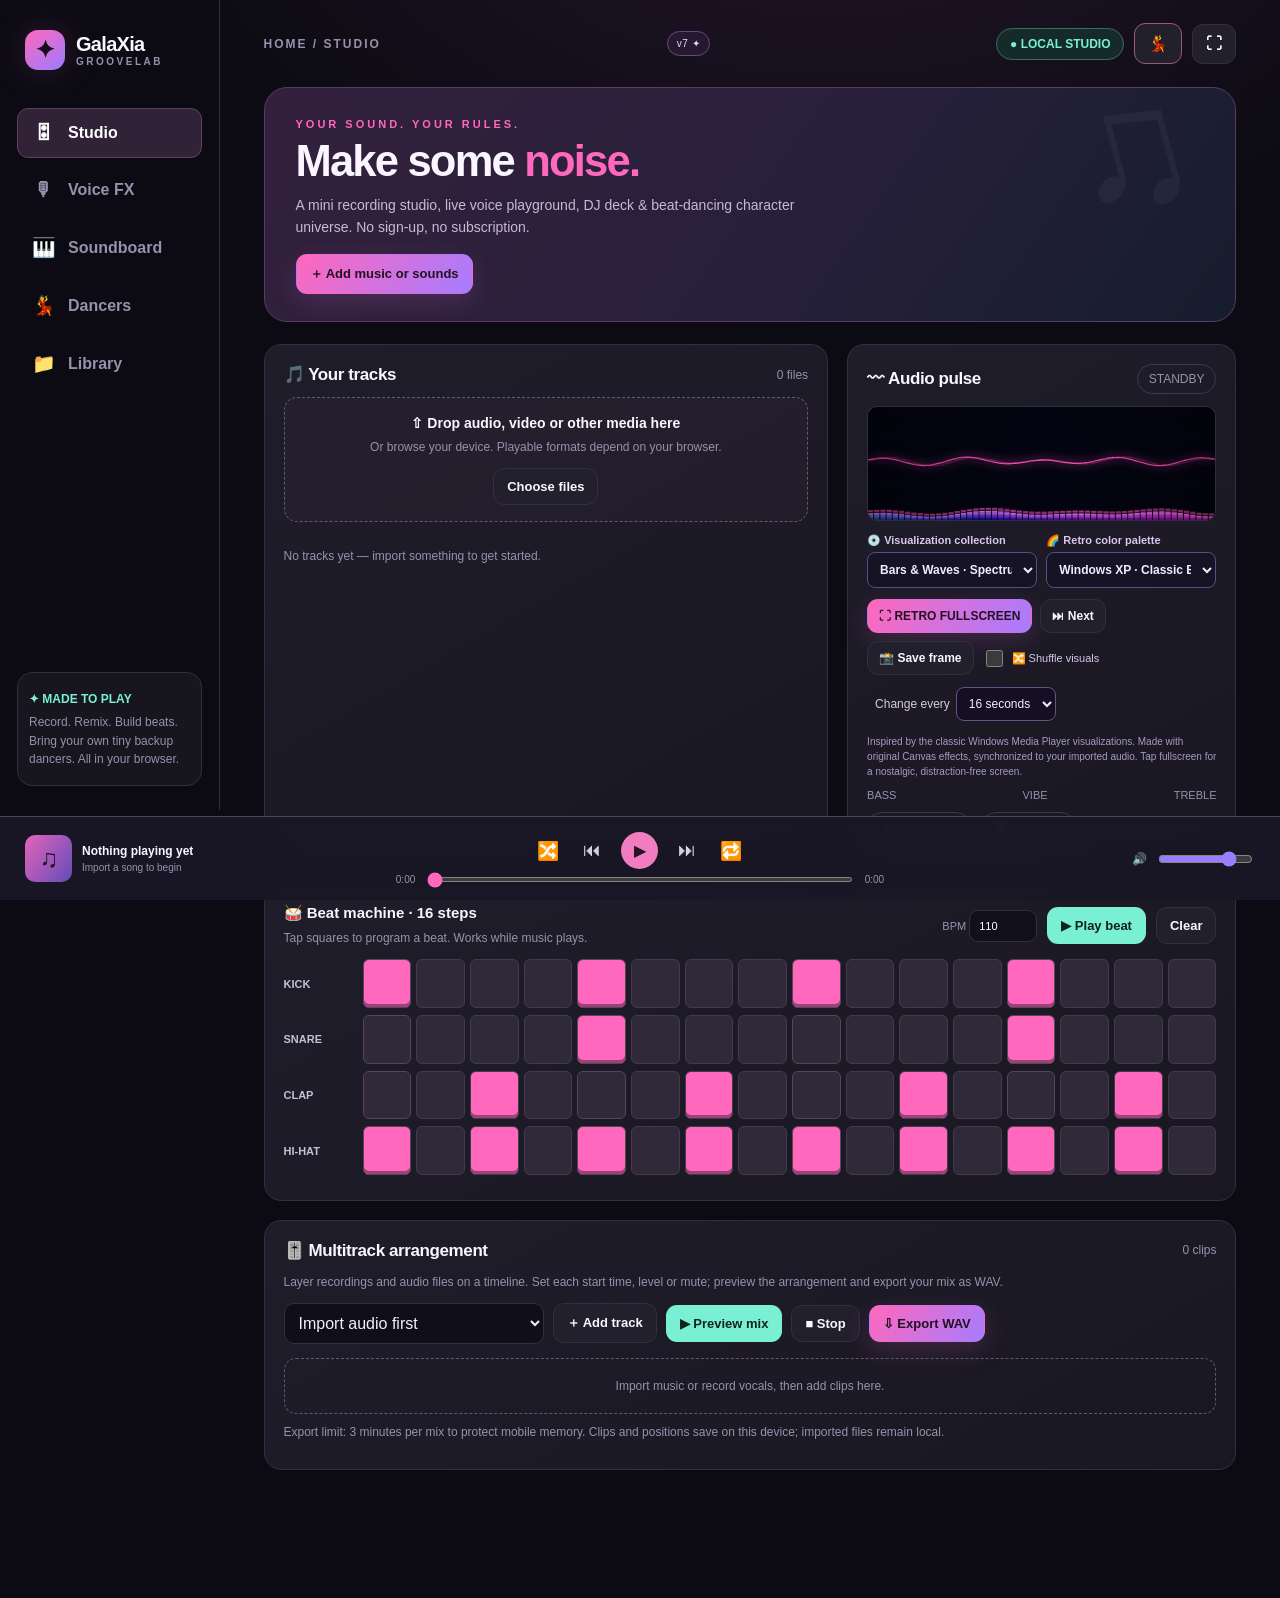
==== index.html @ 48eedc6b "Add v7 Pocket DJ playback tools, media controls and sleep timer" ====
<!doctype html>
<html lang="en"><head><meta charset="utf-8"><meta name="viewport" content="width=device-width,initial-scale=1,viewport-fit=cover"><meta name="theme-color" content="#0c0b13"><meta name="apple-mobile-web-app-capable" content="yes"><meta name="apple-mobile-web-app-status-bar-style" content="black-translucent"><link rel="manifest" href="/manifest.webmanifest"><link rel="icon" href="/icon.svg" type="image/svg+xml"><title>GalaXia GrooveLab · Your pocket sound universe</title>
<style>
:root{--bg:#0c0b13;--card:#191723;--card2:#211e2d;--line:#322f40;--text:#f9f6ff;--muted:#9891ad;--pink:#ff68bc;--violet:#9a7cff;--mint:#79f0d3;--orange:#ffb779;--radius:17px;font-family:Inter,ui-sans-serif,-apple-system,BlinkMacSystemFont,"Segoe UI",sans-serif;color-scheme:dark}*{box-sizing:border-box}html,body{margin:0;min-height:100%;background:var(--bg);color:var(--text)}button,input,select{font:inherit}button{color:inherit;cursor:pointer}button:disabled{opacity:.5;cursor:default}button:focus-visible,input:focus-visible,select:focus-visible{outline:2px solid var(--mint);outline-offset:3px}button:active{transform:scale(.97)}.app{display:grid;grid-template-columns:220px minmax(0,1fr);min-height:100vh;padding-bottom:93px;background:radial-gradient(ellipse 720px 510px at 65% -220px,#47274c70,transparent),var(--bg)}.sidebar{padding:24px 17px;border-right:1px solid var(--line);position:sticky;top:0;height:calc(100vh - 90px);min-height:550px;display:flex;flex-direction:column;gap:14px}.brand{display:flex;align-items:center;gap:11px;font-size:20px;font-weight:900;letter-spacing:-.7px;padding:6px 8px 24px}.brand-mark{background:linear-gradient(145deg,var(--pink),var(--violet));color:#170b20;width:40px;height:40px;display:grid;place-items:center;border-radius:13px;font-size:24px;box-shadow:0 0 35px #f56ec82b}.brand small{display:block;font-size:10px;letter-spacing:2.5px;color:var(--muted);font-weight:700}.nav{display:grid;gap:7px}.nav button{border:1px solid transparent;background:transparent;color:var(--muted);border-radius:11px;padding:13px 14px;text-align:left;display:flex;align-items:center;gap:13px;font-weight:650}.nav button.active{background:#322238;border-color:#62415e;color:#fff}.nav button span:first-child{font-size:19px;width:23px;text-align:center}.sidebar-bottom{margin-top:auto;padding:16px 11px;border:1px solid var(--line);border-radius:15px;background:#17151e}.sidebar-bottom strong{font-size:12px;color:var(--mint)}.sidebar-bottom p{font-size:12px;line-height:1.55;color:var(--muted);margin:6px 0 0}.main{padding:23px clamp(16px,3.4vw,52px) 35px;min-width:0;max-width:1570px;width:100%;margin:auto}.top{display:flex;justify-content:space-between;gap:15px;align-items:center;margin-bottom:23px}.breadcrumb{color:var(--muted);font-size:12px;font-weight:750;letter-spacing:2px}.top-right{display:flex;align-items:center;gap:10px}.status{border:1px solid #3c6a5d;background:#142b29;color:var(--mint);padding:8px 13px;font-size:12px;border-radius:30px;font-weight:800}.icon-btn,.btn{border:1px solid var(--line);background:#23202d;border-radius:11px;padding:10px 13px;font-size:13px;font-weight:750}.icon-btn{font-size:16px}.btn.primary{background:linear-gradient(125deg,var(--pink),#a77cff);border-color:transparent;color:#231123;box-shadow:0 8px 25px #b955ad39}.btn.subtle{background:#17151f}.btn.mint{background:var(--mint);color:#10231d;border-color:transparent}.btn.on{border-color:var(--mint);color:var(--mint)}.hero{background:linear-gradient(125deg,#33203c 0%,#28203b 54%,#161d2d 100%);border:1px solid #5a3a67;border-radius:23px;padding:30px 31px 27px;position:relative;overflow:hidden;min-height:188px}.hero:after{content:'♫';font-size:170px;position:absolute;right:43px;top:-38px;color:#ffffff0b;transform:rotate(-15deg);font-weight:900}.eyebrow{text-transform:uppercase;font-size:11px;color:var(--pink);letter-spacing:3px;font-weight:900}.hero h1{margin:9px 0;font-size:clamp(27px,3.4vw,47px);line-height:1.03;letter-spacing:-1.8px;position:relative;z-index:1}.hero p{color:#c9b9d5;max-width:510px;line-height:1.55;margin:11px 0 16px;font-size:14px;position:relative;z-index:1}.section{margin-top:22px}.section-heading{display:flex;align-items:center;justify-content:space-between;gap:12px;margin-bottom:12px}.section-heading h2{font-size:17px;letter-spacing:-.4px;margin:0}.section-heading .hint{font-size:12px;color:var(--muted)}.split{display:grid;grid-template-columns:minmax(0,1.45fr) minmax(260px,1fr);gap:19px}.card{border:1px solid var(--line);background:linear-gradient(150deg,#201d2b,#191721);border-radius:var(--radius);padding:19px;min-width:0}.card h3{font-size:15px;margin:0 0 7px}.card p{color:var(--muted);font-size:12px;line-height:1.5}.drop{border:1.5px dashed #695574;background:#30253a55;padding:16px 14px;border-radius:13px;text-align:center;transition:.2s}.drop.drag{border-color:var(--mint);background:#204a4266}.drop b{font-size:14px}.drop p{margin:6px 0 12px}.muted{color:var(--muted)}.flex{display:flex;align-items:center;gap:10px;flex-wrap:wrap}.space{justify-content:space-between}.track-list{display:grid;gap:7px;margin-top:13px;max-height:178px;overflow-y:auto}.track{width:100%;display:flex;gap:10px;align-items:center;padding:9px 11px;border-radius:10px;background:#272334;border:1px solid transparent;text-align:left}.track.selected{border-color:#af6eae;background:#412c49}.track .type{color:var(--pink);font-size:20px}.track .tr-data{min-width:0;flex:1}.track .tr-data b,.track .tr-data small{display:block;overflow:hidden;text-overflow:ellipsis;white-space:nowrap}.track .tr-data b{font-size:12px}.track .tr-data small{font-size:10px;margin-top:3px;color:var(--muted)}.track .tr-play{color:var(--mint)}.vis{height:115px;width:100%;border-radius:10px;background:linear-gradient(#181826,#0f111c);border:1px solid #302c40;display:block}.meter-label{display:flex;justify-content:space-between;color:var(--muted);font-size:11px;margin-top:10px}.pill{border:1px solid #41364e;border-radius:22px;padding:7px 11px;font-size:12px;color:var(--muted)}.seq-scroll{overflow-x:auto;padding-bottom:6px}.seq{min-width:535px;display:grid;gap:7px}.seq-row{display:grid;grid-template-columns:74px repeat(16,minmax(0,1fr));align-items:center;gap:5px}.seq-name{font-size:11px;font-weight:800;color:#c8bdd7}.seq-cell{aspect-ratio:1;border:1px solid #443a50;border-radius:6px;background:#2f2939;min-width:0;padding:0}.seq-cell:nth-child(4n+2){border-color:#5a4459}.seq-cell.hit{background:var(--pink);box-shadow:inset 0 -3px 0 #9d4279}.seq-cell.current{outline:2px solid var(--mint);outline-offset:1px}.seq-controls{display:flex;align-items:center;justify-content:space-between;gap:8px;margin-bottom:12px;flex-wrap:wrap}.bpm{width:68px;padding:9px;border-radius:9px;background:#110f1a;color:white;border:1px solid var(--line)}.voice-grid{display:grid;grid-template-columns:1.25fr .9fr;gap:18px}.fx-cards{display:grid;grid-template-columns:repeat(4,minmax(0,1fr));gap:9px}.fx-item{min-height:83px;display:flex;flex-direction:column;align-items:center;justify-content:center;gap:8px;background:#2a2536;border:1px solid #46374c;border-radius:12px;font-size:12px;font-weight:800}.fx-item em{font-size:25px;font-style:normal}.fx-item.active{background:linear-gradient(130deg,#51335f,#49344e);border-color:var(--pink);color:#ffd9f2}.switch{display:inline-flex;align-items:center;gap:8px;font-size:12px;color:var(--muted)}.switch input{accent-color:var(--pink);width:17px;height:17px}.slider-label{display:flex;justify-content:space-between;font-size:12px;font-weight:750;color:#ddd2e9}.slider{width:100%;accent-color:var(--pink);margin:12px 0}.record-light{color:#ff8ba8;font-size:12px;font-weight:800}.pad-grid{display:grid;grid-template-columns:repeat(4,1fr);gap:11px}.pad{border:1px solid #57465e;border-bottom-width:5px;background:linear-gradient(145deg,#44334c,#292237);border-radius:15px;height:117px;display:flex;flex-direction:column;align-items:center;justify-content:center;gap:8px;font-size:24px;position:relative}.pad strong{font-size:12px}.pad small{font-size:10px;color:#bcadc8}.pad:nth-child(4n+2){background:linear-gradient(145deg,#304f58,#24323d);border-color:#447b85}.pad:nth-child(4n+3){background:linear-gradient(145deg,#4a3b66,#29233f);border-color:#766099}.pad:nth-child(4n+4){background:linear-gradient(145deg,#5d3d32,#37272c);border-color:#976d60}.pad.pressed{transform:scale(.95);filter:brightness(1.5)}.pad-set{margin-top:9px;display:flex;justify-content:center;gap:8px;flex-wrap:wrap}.pad-select{width:100%;background:#211c2c;border:1px solid var(--line);color:#ebddeb;border-radius:11px;padding:9px}.avatar-form{display:grid;grid-template-columns:1fr 1fr;gap:12px}.form-group label{display:block;font-size:11px;color:var(--muted);font-weight:750;margin-bottom:6px}.form-group select,.form-group input[type=text]{width:100%;background:#17131f;border:1px solid #4a4157;border-radius:9px;color:#fff;padding:11px}.form-group input[type=color]{width:100%;height:39px;border:1px solid #4a4157;padding:4px;border-radius:9px;background:#17131f}.form-group.wide{grid-column:1/-1}.avatar-preview{display:grid;place-items:center;min-height:250px;background:radial-gradient(ellipse,#493054,#181821 72%);border:1px solid #52415a;border-radius:14px;overflow:hidden}.avatar-preview svg{width:176px;height:232px;filter:drop-shadow(0 9px 13px #0008)}.avatar-float{position:fixed;z-index:60;left:40%;top:50%;width:120px;height:169px;pointer-events:auto;cursor:grab;user-select:none;touch-action:none;filter:drop-shadow(0 5px 12px #000a);transform-origin:center bottom;transition:opacity .3s}.avatar-float:active{cursor:grabbing}.avatar-float svg,.avatar-float canvas{width:100%;height:100%;display:block}.avatar-canvas{background:transparent;pointer-events:none}.avatar-preview canvas{height:250px;width:200px;max-width:100%;filter:drop-shadow(0 10px 15px #0008)}.avatar-float .sprite-arm-left,.avatar-float .sprite-arm-right{transform-box:fill-box;transform-origin:center top}.avatar-float.dancing .sprite-arm-left{animation:groove-arm .64s ease-in-out infinite alternate}.avatar-float.dancing .sprite-arm-right{animation:groove-arm .71s ease-in-out infinite alternate-reverse}@keyframes groove-arm{from{transform:rotate(-12deg)}to{transform:rotate(16deg)}}.avatar-float.dancing{will-change:transform}.avatar-float .name-tag{position:absolute;bottom:-9px;left:50%;transform:translateX(-50%);white-space:nowrap;font-weight:800;color:#fff;background:#271c36c9;border-radius:13px;padding:3px 8px;font-size:10px}.avatar-float.hidden{opacity:0;pointer-events:none}@keyframes dance{from{transform:rotate(-7deg) translateY(0) scale(1)}to{transform:rotate(7deg) translateY(-12px) scale(1.03)}}.avatar-float:nth-of-type(2n){animation-delay:-.19s}.library-list{display:grid;gap:10px}.library-item{display:flex;gap:12px;align-items:center;padding:13px;border-radius:12px;border:1px solid var(--line);background:#262131}.library-item .file-icon{font-size:25px}.library-item strong{display:block;font-size:12px;overflow-wrap:anywhere}.library-item small{display:block;color:var(--muted);font-size:11px;margin-top:3px}.library-item div:nth-child(2){flex:1;min-width:0}.library-item .mini{font-size:11px;border-radius:8px;border:1px solid var(--line);background:#352b41;padding:7px}.transport{position:fixed;left:0;right:0;bottom:0;z-index:50;min-height:84px;padding:13px 25px;background:#1a1726f5;border-top:1px solid #554061;display:grid;grid-template-columns:minmax(175px,1fr) minmax(230px,1.4fr) minmax(120px,1fr);align-items:center;gap:22px;backdrop-filter:blur(25px)}.songinfo{display:flex;align-items:center;gap:10px;min-width:0}.cover{height:47px;width:47px;display:grid;place-items:center;border-radius:10px;background:linear-gradient(125deg,#e564b9,#624cba);color:#251528;font-size:25px;flex-shrink:0}.songinfo strong,.songinfo small{display:block;white-space:nowrap;overflow:hidden;text-overflow:ellipsis}.songinfo strong{font-size:12px}.songinfo small{font-size:10px;margin-top:4px;color:var(--muted)}.transport-core{min-width:0}.transport-buttons{display:flex;align-items:center;justify-content:center;gap:16px}.transport-buttons button{border:0;background:none;color:#dad0e5;font-size:18px;padding:4px}.transport-buttons .play{height:37px;width:37px;background:#f17cbf;color:#261327;border-radius:50%;font-size:16px}.transport-buttons .active{color:var(--mint)}.progress{display:flex;align-items:center;gap:10px;color:var(--muted);font-size:10px;margin-top:5px}.progress input{flex:1;min-width:0;accent-color:var(--pink);height:5px}.transport-side{display:flex;align-items:center;justify-content:flex-end;gap:9px;font-size:12px;color:var(--muted)}.transport-side input{max-width:95px;accent-color:var(--violet)}.toast{position:fixed;z-index:100;top:22px;left:50%;transform:translateX(-50%);max-width:min(95vw,500px);background:#342644;border:1px solid #a96aaf;color:#fff;padding:13px 20px;border-radius:13px;box-shadow:0 14px 35px #0008;font-size:13px;pointer-events:none}.hidden-section{display:none}.help{border-left:3px solid var(--pink);padding:12px 14px;background:#2b2334;border-radius:3px 11px 11px 3px;color:#cdbdd4;line-height:1.6;font-size:12px}.small{font-size:11px}.outline{border:1px solid #50445b;border-radius:12px;padding:12px;background:#231f2d}.grow{flex:1}.kbd{font:700 10px monospace;border:1px solid #51465d;padding:2px 5px;border-radius:5px;color:#bfb4cc}.spacer{height:11px}@media(max-width:940px){.app{grid-template-columns:75px 1fr}.sidebar{padding:18px 9px}.brand{justify-content:center;padding:6px 0 20px}.brand>span:last-child,.nav button .nav-text,.sidebar-bottom{display:none}.nav button{justify-content:center;padding:12px 6px}.nav button span:first-child{font-size:22px}.split,.voice-grid{grid-template-columns:1fr}.main{padding:22px 22px 40px}}@media(max-width:600px){.app{display:block;padding-bottom:145px}.sidebar{height:auto;min-height:0;position:sticky;top:0;background:#15121ff5;z-index:40;display:flex;flex-direction:row;align-items:center;justify-content:space-between;border-right:0;border-bottom:1px solid var(--line);padding:8px 10px;gap:5px}.brand{padding:0;font-size:0}.brand-mark{height:35px;width:35px;font-size:20px}.nav{display:flex;gap:3px}.nav button{padding:7px 8px}.nav button span:first-child{font-size:19px}.main{padding:16px 13px 30px}.top{margin-bottom:14px}.status{font-size:10px;padding:7px}.hero{padding:25px 18px;min-height:0}.hero h1{font-size:31px}.hero:after{right:0;font-size:125px}.card{padding:14px}.fx-cards{grid-template-columns:repeat(3,1fr)}.pad-grid{grid-template-columns:repeat(2,1fr)}.transport{grid-template-columns:1fr 1fr;gap:5px 10px;padding:9px 12px 12px;min-height:129px}.transport-core{grid-column:1/-1;grid-row:2}.transport-side{grid-column:2;grid-row:1}.transport-side input{width:65px}.songinfo .cover{height:36px;width:36px}.transport-buttons{gap:25px}.seq{min-width:560px}.section{margin-top:17px}.avatar-float{width:90px;height:129px}.avatar-form{gap:8px}}@media(prefers-reduced-motion:reduce){.avatar-float.dancing{animation:none}}

/* Multi-track arrangement */
.arrange-panel{margin-top:19px}.arrange-toolbar{display:flex;align-items:center;gap:9px;flex-wrap:wrap;margin:12px 0 14px}.arrange-toolbar select{max-width:260px;min-width:170px;flex:1;background:#100f19;color:#f8edff;border:1px solid var(--line);border-radius:10px;padding:10px}.arrange-tracks{display:grid;gap:9px}.arrange-row{display:grid;grid-template-columns:minmax(145px,200px) 1fr;gap:11px;padding:10px;background:#25202f;border:1px solid #453951;border-radius:13px}.arrange-controls{display:flex;gap:8px;flex-wrap:wrap;align-items:center;margin-top:8px}.arrange-controls label{font-size:11px;color:#c7b9d1;display:flex;align-items:center;gap:5px}.arrange-controls input[type=number]{width:63px;background:#14111e;border:1px solid #42354d;border-radius:7px;color:white;padding:5px}.arrange-controls input[type=range]{max-width:90px;width:73px;accent-color:var(--pink)}.arrange-name{font-size:12px;font-weight:800;white-space:nowrap;overflow:hidden;text-overflow:ellipsis}.arrange-wave{width:100%;height:68px;border:1px solid #4e3d5e;border-radius:9px;background:#161223}.arrange-empty{text-align:center;color:var(--muted);padding:20px;border:1px dashed #665473;border-radius:12px;font-size:12px}.arrange-headnote{font-size:11px;color:var(--muted);margin:9px 0}.arrange-row .mini{background:#3b273b;border:1px solid #73536b;color:#f8d8eb;border-radius:7px}.arrange-row.muted-clip{opacity:.52}@media(max-width:760px){.arrange-row{grid-template-columns:1fr}.arrange-toolbar select{max-width:none;flex:1 1 100%}}

/* Overlapping dancers: in-page on phones, true PiP on supported browsers. */
.crew-options{margin-top:15px;display:flex;align-items:center;gap:10px;flex-wrap:wrap}.crew-options label{font-size:12px;color:#ddd1ee;font-weight:750}.crew-options select{border:1px solid #5e4a75;border-radius:9px;padding:10px;color:#fff;background:#181324;min-width:165px}.crew-hint{color:#a9a0bc;line-height:1.5;font-size:12px;margin:11px 0 0}.pocket-demo{margin-top:13px;padding:12px;border:1px solid #6b4576;border-radius:14px;background:#241d30;display:flex;gap:12px;align-items:center;flex-wrap:wrap}.pocket-demo video{width:114px;height:155px;object-fit:cover;border-radius:12px;background:#151120}.pocket-demo div{flex:1;min-width:170px}.pocket-demo strong{display:block;font-size:13px;color:#f9daff}.pocket-demo p{font-size:12px;line-height:1.5;margin:7px 0}.pocket-demo .btn{margin-top:5px}.crew-shortcut{font-size:16px}.crew-shortcut.selected{color:#ff68bc;border-color:#9a587c}#pocketPreview[hidden]{display:none!important}
.avatar-preview{min-height:280px}.avatar-preview svg{height:250px;width:184px}.avatar-float{width:128px;height:186px}.avatar-float canvas{filter:drop-shadow(0 6px 9px #000a)}@media(max-width:600px){.avatar-float{width:96px;height:143px}}.avatar-form label.switch{margin-top:5px;display:flex;align-items:center;gap:9px;color:#d5c4e5}.avatar-form label.switch input{accent-color:var(--pink)}#renderMode{border-color:#be65a6!important;background:#322139!important}.avatar-preview svg,.avatar-preview canvas{animation:char-reveal .35s ease-out}@keyframes char-reveal{from{opacity:0;transform:translateY(10px)}to{opacity:1;transform:translateY(0)}}

/* GrooveLab rhythmic choreography */
.dance-control-grid{width:100%;display:grid;grid-template-columns:repeat(2,minmax(0,1fr));gap:12px;margin:10px 0 4px;padding:14px;border:1px solid #6e507a;background:linear-gradient(140deg,#251a32,#171424);border-radius:14px}
.dance-control{display:flex;flex-direction:column;gap:7px;min-width:0}.dance-control select,.dance-control input[type=number]{padding:11px 9px;background:#100e1a;color:#fef8ff;border:1px solid #624b77;border-radius:8px;width:100%;min-width:0}.dance-control input[type=range]{width:100%;accent-color:#ff68bc;margin:9px 0 6px}.dance-control label{font-size:12px;color:#e9d8f5;font-weight:700}
.rhythm-dashboard{display:flex;width:100%;align-items:center;gap:10px;border:1px solid #473951;border-radius:12px;padding:10px 12px;background:#13111f;font-size:12px;flex-wrap:wrap}.rhythm-dashboard strong{flex:1;min-width:100px;color:#f5eafa}.rhythm-dashboard span#rhythmTempo{color:#d8b9f8;font-size:11px;font-variant-numeric:tabular-nums;white-space:nowrap}.rhythm-dashboard button{padding:7px 9px;font-size:11px}.beat-lamp{width:12px;height:12px;border-radius:100%;background:#544563;border:1px solid #9383a5;box-shadow:0 0 0 transparent;transition:background .08s,box-shadow .08s,transform .08s}.beat-lamp.hit{background:#ff68bc;box-shadow:0 0 16px #ff68bca8;transform:scale(1.34)}
.avatar-sprite .sprite-arm-left,.avatar-sprite .sprite-arm-right,.avatar-sprite .sprite-leg-left,.avatar-sprite .sprite-leg-right,.avatar-sprite .sprite-head{will-change:transform;transform-box:view-box}
.avatar-sprite .sprite-arm-left{transform-origin:39px 66px}.avatar-sprite .sprite-arm-right{transform-origin:80px 66px}.avatar-sprite .sprite-leg-left{transform-origin:45px 110px}.avatar-sprite .sprite-leg-right{transform-origin:76px 110px}.avatar-sprite .sprite-head{transform-origin:60px 66px}
.avatar-float{touch-action:none;user-select:none;filter:drop-shadow(0 10px 18px #000a)}.avatar-float .avatar-sprite{overflow:visible}.avatar-float .name-tag{pointer-events:none}
@media(max-width:600px){.dance-control-grid{grid-template-columns:1fr}.rhythm-dashboard{justify-content:flex-start}.rhythm-dashboard strong{min-width:135px}}

/* Retro desktop media player visualizations — original XP-era inspired styles */
.retro-controls{margin-top:13px;display:grid;grid-template-columns:1fr 1fr;gap:9px}
.retro-controls label{font-size:11px;font-weight:780;color:#d8c8ef;display:flex;flex-direction:column;gap:5px;min-width:0}
.retro-controls select{width:100%;min-width:0;border:1px solid #584d86;background:#141424;border-radius:8px;color:#f7eaff;padding:9px 8px;font-size:12px}
.retro-actions{display:flex;align-items:center;flex-wrap:wrap;gap:8px;margin-top:11px}
.retro-actions .btn{font-size:12px;padding:9px 11px}
.retro-actions .switch{font-size:11px;color:#d8c7e9;display:flex;align-items:center;gap:6px}
.retro-actions input{accent-color:#ff68bc}
.retro-theme-label{font-size:10px;color:#ab98c2;margin-top:9px;line-height:1.5}
.visual-stage{position:fixed;inset:0;z-index:9500;background:#03040d;display:flex;flex-direction:column;overflow:hidden}
.visual-stage[hidden]{display:none!important}
.visual-stage canvas{height:100%;width:100%;flex:1;min-height:0;display:block;touch-action:manipulation}
.visual-stage .retro-titlebar{flex:0 0 auto;display:flex;gap:10px;align-items:center;justify-content:space-between;position:relative;z-index:2;padding:max(env(safe-area-inset-top),10px) 13px 10px;background:linear-gradient(180deg,#345181 0%,#132651 45%,#0a142f 100%);border-bottom:1px solid #7189ba;box-shadow:0 3px 13px #000b}
.visual-stage .retro-titlebar strong{font-family:Tahoma,Verdana,sans-serif;font-size:13px;letter-spacing:.2px;color:#f1f6ff;text-shadow:1px 1px #020b19}
.visual-stage .retro-titlebar small{display:block;color:#b7cef7;font-size:10px;letter-spacing:1px}
.visual-stage .retro-close{color:white;background:linear-gradient(#ff9d92,#c74245);border:1px solid #ffb6b5;border-radius:5px;font-weight:900;padding:7px 12px;cursor:pointer}
.visual-stage .retro-playbar{position:relative;z-index:2;display:flex;flex-wrap:wrap;align-items:center;gap:8px;padding:9px 12px max(env(safe-area-inset-bottom),10px);background:linear-gradient(#223965,#091328);border-top:1px solid #6786bb}
.visual-stage .retro-playbar button,.visual-stage .retro-playbar select{background:linear-gradient(#355789,#172947);border:1px solid #6682b5;border-radius:7px;color:#f6faff;padding:7px 10px;font-size:12px;cursor:pointer}
.visual-stage .retro-playbar select{max-width:160px}
.visual-stage .retro-playbar .retro-track-title{font-size:11px;flex:1;min-width:95px;text-overflow:ellipsis;overflow:hidden;white-space:nowrap;color:#e3d9fb}
.retro-badge{display:inline-block;padding:3px 6px;border-radius:3px;color:#d8f0ff;border:1px solid #4e6a98;background:#101e39;font:10px Tahoma,Verdana,sans-serif}
.avatar-sprite .sprite-torso,.avatar-sprite .sprite-forearm-left,.avatar-sprite .sprite-forearm-right,.avatar-sprite .sprite-shin-left,.avatar-sprite .sprite-shin-right,.avatar-sprite .sprite-hair-back{will-change:transform;transform-box:view-box}
.avatar-sprite .sprite-torso{transform-origin:60px 100px}.avatar-sprite .sprite-forearm-left{transform-origin:28px 86px}.avatar-sprite .sprite-forearm-right{transform-origin:91px 87px}.avatar-sprite .sprite-shin-left{transform-origin:44px 134px}.avatar-sprite .sprite-shin-right{transform-origin:78px 134px}.avatar-sprite .sprite-hair-back{transform-origin:60px 30px}
@media(max-width:600px){.retro-controls{grid-template-columns:1fr 1fr}.visual-stage .retro-playbar{gap:6px}.visual-stage .retro-playbar select{max-width:130px}.visual-stage .retro-titlebar strong{font-size:12px}}

.release-mark{display:inline-flex;border:1px solid #6d447f;border-radius:30px;padding:6px 9px;font-size:10px;color:#ead0fd;background:#25182f;letter-spacing:.5px;white-space:nowrap}
/* 2026 GrooveLab Dance Lab */
.dance-lab-tools{display:flex;gap:10px;align-items:center;flex-wrap:wrap;margin-top:18px;padding:12px 14px;border:1px solid #62406e;border-radius:14px;background:linear-gradient(125deg,#331b3a,#171322)}
.dance-lab-tools .dance-now{font-size:12px;color:#d6bce5;flex:1 1 150px;font-variant-numeric:tabular-nums}
.avatar-picked{border-radius:12px;border:1px solid #ff68bc!important;background:#42243d!important;box-shadow:0 0 14px #ff68bc27}
#crewList .crew-item{display:flex;align-items:center;gap:10px;flex-wrap:wrap}
#crewList .crew-item .crew-buttons{display:flex;align-items:center;gap:7px;margin-left:auto}
#crewList .crew-item .crew-buttons .mini{min-height:37px;min-width:37px}
#saveAvatar:not(:disabled){border-color:#bd79de;color:#fce7ff}
.retro-interval{display:inline-flex;align-items:center;gap:6px;font-size:12px;color:#d7cae5;margin:4px 8px}
.retro-interval select{border:1px solid #6b5285;border-radius:8px;background:#140f23;color:#f9edff;padding:8px}
.avatar-sprite .sprite-wings{transform-origin:60px 82px;transform-box:view-box;will-change:transform}
@media(max-width:600px){.dance-lab-tools{flex-direction:column;align-items:stretch}.dance-lab-tools .dance-now{flex:0 1 auto}}
</style></head><body>
<div class="app"><aside class="sidebar"><div class="brand"><span class="brand-mark">✦</span><span>GalaXia<small>GROOVELAB</small></span></div><nav class="nav" aria-label="Studio sections"><button class="active" data-view="studio" title="Studio"><span>🎛</span><span class="nav-text">Studio</span></button><button data-view="voice" title="Voice FX"><span>🎙</span><span class="nav-text">Voice FX</span></button><button data-view="pads" title="Sampler"><span>🎹</span><span class="nav-text">Soundboard</span></button><button data-view="avatars" title="Characters"><span>💃</span><span class="nav-text">Dancers</span></button><button data-view="library" title="Library"><span>📁</span><span class="nav-text">Library</span></button></nav><div class="sidebar-bottom"><strong>✦ MADE TO PLAY</strong><p>Record. Remix. Build beats. Bring your own tiny backup dancers. All in your browser.</p></div></aside>
<main class="main"><div class="top"><span class="breadcrumb" id="breadcrumb">HOME / STUDIO</span><span class="release-mark" title="Dance Lab + Retro Visualizer update">v7 ✦</span><div class="top-right"><span class="status" id="deviceStatus">● LOCAL STUDIO</span><button class="icon-btn crew-shortcut" id="crewQuick" title="Toggle dancers over the page" aria-label="Toggle dancers over the page" aria-pressed="true">💃</button><button class="icon-btn" id="fullscreen" title="Toggle fullscreen" aria-label="Toggle fullscreen">⛶</button></div></div>
<section id="studio" class="view"><div class="hero"><div class="eyebrow">YOUR SOUND. YOUR RULES.</div><h1>Make some <span style="color:var(--pink)">noise.</span></h1><p>A mini recording studio, live voice playground, DJ deck & beat-dancing character universe. No sign-up, no subscription.</p><button class="btn primary" id="heroImport">＋ Add music or sounds</button></div><div class="split section"><div class="card"><div class="section-heading"><h2>🎵 Your tracks</h2><span class="hint" id="trackCount">0 files</span></div><div class="drop" id="dropzone"><b>⇧ Drop audio, video or other media here</b><p>Or browse your device. Playable formats depend on your browser.</p><button class="btn" id="browse">Choose files</button></div><div class="track-list" id="trackList"><p>No tracks yet — import something to get started.</p></div></div><div class="card"><div class="section-heading"><h2>〰 Audio pulse</h2><span class="pill" id="vizState">STANDBY</span></div><canvas id="visualizer" class="vis" aria-label="Live audio visualizer with eight retro styles"></canvas><div class="retro-controls"><label for="visualMode">💿 Visualization collection<select id="visualMode"><option value="bars">Bars & Waves · Spectrum</option><option value="alchemy">Alchemy · Liquid Orbs</option><option value="battery">Battery · Pulse Blocks</option><option value="ambience">Ambience · Dream Swirl</option><option value="starfield">Starfield · Space Warp</option><option value="plasma">Musical Colors · Plasma</option><option value="tunnel">Neon Tunnel · 2002</option><option value="ribbons">XP Ribbon Trails</option><option value="bloom">Electric Sunburst</option><option value="fountain">Spectrum Fountain</option><option value="matrix">Digital Rain</option><option value="scope">Oscilloscope · Waves</option></select></label><label for="visualPalette">🌈 Retro color palette<select id="visualPalette"><option value="classic">Windows XP · Classic Blue</option><option value="cotton">Cotton Candy · Pink</option><option value="fire">Firestorm · Orange</option><option value="ocean">Ocean Mist · Aqua</option><option value="neon">Y2K · Neon Club</option><option value="monochrome">Moonlight · Silver</option><option value="aero">Aero ice</option><option value="candy">Neon candy</option></select></label></div><div class="retro-actions"><button id="visualFullscreen" class="btn primary" type="button">⛶ RETRO FULLSCREEN</button><button id="visualNext" class="btn" type="button" title="Next visualization">⏭ Next</button><button class="btn" id="visualCapture" type="button" title="Save visualizer image">📸 Save frame</button><label class="switch"><input type="checkbox" id="visualRandom"> 🔀 Shuffle visuals</label><label class="retro-interval" for="visualInterval">Change every <select id="visualInterval"><option value="8000">8 seconds</option><option value="16000" selected>16 seconds</option><option value="30000">30 seconds</option><option value="60000">1 minute</option></select></label></div><div class="retro-theme-label">Inspired by the classic Windows Media Player visualizations. Made with original Canvas effects, synchronized to your imported audio. Tap fullscreen for a nostalgic, distraction-free screen.</div><div class="meter-label"><span>BASS</span><span>VIBE</span><span>TREBLE</span></div><div class="spacer"></div><div class="flex"><span class="pill">⚡ Live visuals</span><span class="pill">💾 Local-first</span></div></div></div><div class="section card"><div class="seq-controls"><div><h3>🥁 Beat machine · 16 steps</h3><p style="margin:4px 0 0">Tap squares to program a beat. Works while music plays.</p></div><div class="flex"><label class="small muted">BPM <input id="bpm" class="bpm" type="number" min="50" max="210" value="110"></label><button class="btn mint" id="beatToggle">▶ Play beat</button><button class="btn" id="clearBeat">Clear</button></div></div><div class="seq-scroll"><div id="sequencer" class="seq"></div></div></div>
<div class="section card arrange-panel" id="arrangePanel"><div class="section-heading"><h2>🎚️ Multitrack arrangement</h2><span class="hint" id="arrCount">0 clips</span></div><p class="arrange-headnote">Layer recordings and audio files on a timeline. Set each start time, level or mute; preview the arrangement and export your mix as WAV.</p><div class="arrange-toolbar"><select id="arrSource" aria-label="Choose an audio file"><option value="">Import audio first</option></select><button class="btn" id="arrAdd">＋ Add track</button><button class="btn mint" id="arrPlay">▶ Preview mix</button><button class="btn" id="arrStop">■ Stop</button><button class="btn primary" id="arrExport">⇩ Export WAV</button></div><div class="arrange-tracks" id="arrTracks"><div class="arrange-empty">Import music or record vocals, then add clips here.</div></div><p class="arrange-headnote">Export limit: 3 minutes per mix to protect mobile memory. Clips and positions save on this device; imported files remain local.</p></div>
</section>
<section id="voice" class="view hidden-section"><div class="hero"><div class="eyebrow">THE MIC IS YOURS</div><h1>Voice <span style="color:var(--pink)">alchemy.</span></h1><p>Pick a voice effect, hear it live through headphones, then record your transformed voice.</p></div><div class="section voice-grid"><div class="card"><div class="section-heading"><h2>🎭 Voice presets</h2><span class="hint">Select an effect</span></div><div class="fx-cards" id="fxGrid"></div></div><div class="card"><h3>🎙 Microphone booth</h3><p>Allow microphone access to start. Headphones are strongly recommended when monitoring live audio.</p><div class="flex"><button class="btn primary" id="micToggle">Enable mic</button><label class="switch"><input type="checkbox" id="monitor"> Hear myself live</label></div><div class="spacer"></div><div class="slider-label"><span>Effect strength</span><span id="fxAmtText">65%</span></div><input class="slider" id="fxAmt" type="range" min="0" max="100" value="65"><div class="slider-label"><span>Input level</span><span id="micLevelText">100%</span></div><input class="slider" id="micLevel" type="range" min="0" max="160" value="100"><div class="spacer"></div><div class="flex"><button class="btn" id="recordToggle">⏺ Start recording</button><span id="recordStatus" class="record-light">● NOT RECORDING</span></div><p class="small">Recordings are added to Library and can be downloaded. Live monitoring may have latency depending on your device.</p></div></div><div class="section help">Effects run locally with Web Audio. Deep, chipmunk & alien use a pitch-shifting AudioWorklet when your browser supports it; unsupported devices fall back to tonal effects. Live sound is not transmitted to a server.</div></section>
<section id="pads" class="view hidden-section"><div class="hero"><div class="eyebrow">MASH BUTTONS. MAKE MAYHEM.</div><h1>Your own <span style="color:var(--pink)">soundboard.</span></h1><p>Trigger original drum sounds & synth stabs. Replace pads with recordings or samples from your device.</p></div><div class="section card"><div class="section-heading"><h2>🎹 Live sample pads</h2><span class="hint">Keyboard shortcuts 1–8</span></div><div id="padGrid" class="pad-grid"></div><div class="spacer"></div><div class="flex space"><span class="small muted">Tap a pad to play • choose an assigned sample to customize it</span><button class="btn" id="resetPads">Reset defaults</button></div></div></section>
<section id="avatars" class="view hidden-section"><div class="hero"><div class="eyebrow">THE PARTY HAS PERSONALITY</div><h1>Meet your <span style="color:var(--pink)">dancers.</span></h1><p>Choose illustrated 2D sprites or real procedural 3D dancers, customize their style, and swap views instantly. They'll appear when music plays, dance to your beat & disappear after playback stops. Drag them anywhere in the window.</p></div><div class="section split"><div class="card"><div class="section-heading"><h2>🧬 Character creator</h2><span class="hint">Up to 4 dancers</span></div><div class="avatar-form"><div class="form-group wide"><label for="renderMode">🌟 Dancer appearance — switch anytime</label><select id="renderMode"><option value="2d">🎨 2D — illustrated character</option><option value="3d">💎 3D — interactive dimensional model</option></select></div><div class="form-group wide"><label for="avatarPreset">✨ Character inspiration</label><select id="avatarPreset"><option value="kat">Katarina — moonlit gothic</option><option value="alice">Alice — rockstar goth</option><option value="angelus">Angelus — midnight leather</option><option value="spike">Spike — punk vampire</option><option value="nova">Nova — lavender club</option><option value="pinkstar">Pinkstar — Y2K glam goth</option><option value="raven">Raven — gothic queen</option><option value="crimson">Crimson — red fairytale</option><option value="punk">Punk Riot — pink rocker</option><option value="darkprince">Dark Prince — midnight royalty</option><option value="midnight">Midnight Siren — blue-black glam</option><option value="academy">Goth Academy — burgundy plaid</option><option value="starlight">Starlight — silver-haired celestial</option><option value="custom">Custom creation</option></select></div><div class="form-group wide"><label for="avatarName">Name</label><input id="avatarName" type="text" value="Nova" maxlength="18"></div><div class="form-group"><label>Hair style</label><select id="hairStyle"><option value="waves">Long waves</option><option value="fringe">Goth fringe</option><option value="bob">Chic bob</option><option value="mohawk">Mohawk</option><option value="bun">Space buns</option><option value="long">Extra-long layers</option></select></div><div class="form-group"><label>Dance style</label><select id="danceStyle"><option value="bounce">Bounce</option><option value="sway">Sway</option><option value="wild">Wild</option><option value="goth">Goth / darkwave</option><option value="shuffle">Shuffle</option><option value="hiphop">Hip-hop</option><option value="club">Club</option><option value="popstar">Popstar / Feminine</option><option value="sultry">Dark / Sultry Goth</option><option value="headbang">Rockstar Headbang</option><option value="rave">Rave / EDM</option><option value="moonwalk">Moonwalk</option><option value="disco">Disco Point</option><option value="vogue">Vogue Poses</option><option value="bodyroll">Body Roll</option></select></div><div class="form-group"><label>Skin tone</label><input id="skinColor" type="color" value="#f3c9b4"></div><div class="form-group"><label>Hair color</label><input id="hairColor" type="color" value="#eff0ff"></div><div class="form-group"><label for="eyeColor">Eye color</label><input type="color" id="eyeColor" value="#87cafa"></div><div class="form-group"><label for="outfitStyle">Outfit</label><select id="outfitStyle"><option value="corset">Corset + mini</option><option value="leather">Long leather coat</option><option value="street">Alt streetwear</option><option value="royal">Dark fairytale</option><option value="pinkpop">Neon pink Y2K</option><option value="punkplaid">Punk plaid & fishnet</option><option value="raven">Raven queen gown</option><option value="crimson">Crimson royal gown</option></select></div><div class="form-group"><label for="buildStyle">Silhouette</label><select id="buildStyle"><option value="petite">Petite</option><option value="regular">Classic</option><option value="tall">Tall</option></select></div><div class="form-group"><label class="switch"><input type="checkbox" id="hairStreaks" checked> Black hair streaks</label></div><div class="form-group"><label for="avatarAccessory">Accessories</label><select id="avatarAccessory"><option value="choker">Goth choker + jewel</option><option value="wings">Black raven wings</option><option value="crown">Dark royal crown</option><option value="headphones">DJ headphones</option><option value="none">No accessories</option></select></div><div class="form-group"><label>Top color</label><input id="topColor" type="color" value="#ca5ead"></div><div class="form-group"><label>Pants color</label><input id="pantsColor" type="color" value="#313049"></div></div><div class="spacer"></div><div class="flex"><button class="btn" id="swapViews" type="button">⇄ Switch 2D / 3D</button><button class="btn primary" id="addAvatar">＋ Add dancer</button><button class="btn" id="saveAvatar" type="button" disabled>✓ Save selected</button><button class="btn" id="cancelAvatarEdit" type="button" hidden>Cancel edit</button><button class="btn" id="pip">↗ Float outside this page</button></div><div class="dance-lab-tools"><button class="btn mint" id="danceDemo" type="button" aria-pressed="false">▶ Silent dance preview</button><button class="btn" id="newChoreo" type="button">🎲 New moves now</button><span id="danceNow" class="dance-now" aria-live="off">Create a dancer to start.</span></div><div class="crew-options"><label class="switch"><input id="randomDance" type="checkbox" checked> 🎲 Random dance (beat synced)</label><label class="switch"><input id="beatSyncDance" type="checkbox" checked> 🥁 Beat sync</label><label for="danceEnergy">Dance intensity</label><input id="danceEnergy" class="slider" type="range" min="20" max="180" value="100"><div class="dance-control-grid"><div class="dance-control"><label for="rhythmMode">🎼 Rhythm tracking</label><select id="rhythmMode"><option value="auto">Auto — listen to the music</option><option value="lock">BPM lock — exact tempo</option></select></div><div class="dance-control"><label for="danceBpm">🎚️ Dance tempo (BPM)</label><input id="danceBpm" type="number" min="50" max="210" value="110" inputmode="numeric"></div><div class="dance-control"><label for="moveHold">🎲 Change move after</label><select id="moveHold"><option value="4" selected>4 beats (1 bar)</option><option value="8">8 beats (2 bars)</option><option value="16">16 beats (4 bars)</option></select></div><div class="dance-control"><label for="onsetSensitivity">🎤 Beat sensitivity</label><input id="onsetSensitivity" type="range" min="20" max="90" value="55"></div></div><div class="rhythm-dashboard" aria-live="off"><span id="beatLamp" class="beat-lamp" aria-hidden="true"></span><strong id="rhythmStatus">Ready to dance</strong><span id="rhythmTempo">AUTO · -- BPM</span><button id="tapTempo" type="button" class="btn small">👆 Tap tempo</button></div><p class="crew-hint">For imported music, Auto responds to detected transients. For exact choreography, switch to BPM lock, enter the song tempo or tap the beat. The studio beat machine also drives dancers directly.</p><label for="crewVisibility">Dancers over this page</label><select id="crewVisibility"><option value="auto">Only while music plays</option><option value="always">Keep on screen</option><option value="off">Hide dancers</option></select></div><p class="crew-hint">In Dance Preview, characters animate silently at the chosen BPM so you can test every move before loading music. Tap Edit beside a saved dancer, make changes, then Save selected. For a fresh routine tap New moves now.</p><p class="crew-hint">The 2D and 3D modes use the same saved characters. 3D is rendered with WebGL on your device, without cloud processing or a paid account. Your custom characters overlap the entire GrooveLab page. Drag them anywhere, on mobile too. On desktop Chrome, use Pop-out for a floating illustrated mini-window; full 3D remains inside GrooveLab. On iPhone, the Pop-out button offers a video Picture-in-Picture fallback when supported; it is a loop of Nova, not your customized character.</p><div id="pocketPreview" class="pocket-demo" hidden><video id="pocketVideo" playsinline webkit-playsinline preload="metadata" loop controls poster="/nova.png" src="/pocket-nova.mp4" aria-label="Nova dancing Picture-in-Picture video"></video><div><strong>📺 Pocket Dancer — mobile preview</strong><p>Play the clip, then use the video’s Picture-in-Picture button to try floating over other apps. iOS decides if this works and where it sits. Keep GrooveLab open for beat-sync inside the page.</p><button class="btn" id="openVideoPiP" type="button">↗ Enter video Picture-in-Picture</button></div></div></div><div class="card"><div class="section-heading"><h2>👀 Your character</h2><span class="hint" id="previewModeHint">2D · Live preview</span></div><div id="avatarPreview" class="avatar-preview"></div><div class="spacer"></div><div class="section-heading"><h2>Dance crew</h2><span class="hint" id="avatarCount">0/4</span></div><div id="crewList" class="library-list"></div></div></div></section>
<section id="library" class="view hidden-section"><div class="hero"><div class="eyebrow">THE GOOD STUFF</div><h1>Your <span style="color:var(--pink)">library.</span></h1><p>Music, videos, audio recordings & any file you want to keep. Files are saved in this browser when storage permits.</p><button class="btn primary" id="libraryImport">＋ Import files</button></div><div class="section card"><div class="section-heading"><h2>📂 Stored media</h2><span class="hint" id="libraryCount">0 files</span></div><div class="library-list" id="libraryList"></div></div></section>
</main></div>
<div class="visual-stage" id="visualStage" hidden role="dialog" aria-modal="true" aria-label="Retro fullscreen music visualizations"><div class="retro-titlebar"><div><strong>♫ GalaXia Media Player</strong><small>RETRO VISUALS · 2000s EDITION</small></div><span class="retro-badge">✦ NOW PLAYING</span><button id="visualClose" type="button" class="retro-close" aria-label="Exit visualizer fullscreen">✕</button></div><canvas id="visualStageCanvas" aria-label="Expanded reactive visualization"></canvas><div class="retro-playbar"><button id="retroPlay" type="button" title="Play/pause">▶ / ❚❚</button><button id="retroPrev" type="button" title="Previous preset">◀</button><button id="retroNext" type="button" title="Next preset">▶</button><button class="btn" id="retroCapture" type="button" title="Save visualizer image">📸 Snapshot</button><select id="retroMode" aria-label="Full-screen visualization mode"><option value="bars">Bars & Waves</option><option value="alchemy">Alchemy Orbs</option><option value="battery">Battery Pulse</option><option value="ambience">Ambience Swirl</option><option value="starfield">Starfield</option><option value="plasma">Musical Colors</option><option value="tunnel">Neon Tunnel</option><option value="ribbons">XP Ribbon Trails</option><option value="bloom">Electric Sunburst</option><option value="fountain">Spectrum Fountain</option><option value="matrix">Digital Rain</option><option value="scope">Oscilloscope</option></select><span class="retro-track-title" id="retroSong">♫ Your music, your universe</span></div></div>
<div id="floatingCrew" aria-label="Draggable dancing characters"></div><div id="toast" class="toast" style="display:none" role="status"></div><input type="file" id="filePicker" multiple accept="*/*" hidden><input type="file" id="samplePicker" accept="audio/*,video/*" hidden><footer class="transport"><div class="songinfo"><span class="cover">♫</span><div style="min-width:0"><strong id="songTitle">Nothing playing yet</strong><small id="songArtist">Import a song to begin</small></div></div><div class="transport-core"><div class="transport-buttons"><button id="shuffle" title="Shuffle" aria-label="Shuffle">🔀</button><button id="prev" title="Previous" aria-label="Previous">⏮</button><button id="play" class="play" title="Play or pause" aria-label="Play or pause">▶</button><button id="next" title="Next" aria-label="Next">⏭</button><button id="repeat" title="Repeat off / all / one" aria-label="Change repeat mode">🔁</button></div><div class="progress"><span id="timeNow">0:00</span><input id="seek" type="range" value="0" min="0" max="100" aria-label="Seek within track"><span id="timeEnd">0:00</span></div></div><div class="transport-side"><span>🔊</span><input id="volume" type="range" min="0" max="100" value="80" aria-label="Volume"></div></footer>
<script src="/visuals.js"></script>
<script src="/rhythm.js"></script>
<script src="/choreo.js"></script>
<script src="/dancers3d.js"></script>
<script src="/core.js"></script><script src="/extras.js"></script><script>if('serviceWorker' in navigator && window.isSecureContext){window.addEventListener('load',()=>navigator.serviceWorker.register('/sw.js').catch(()=>{}));}</script></body></html>
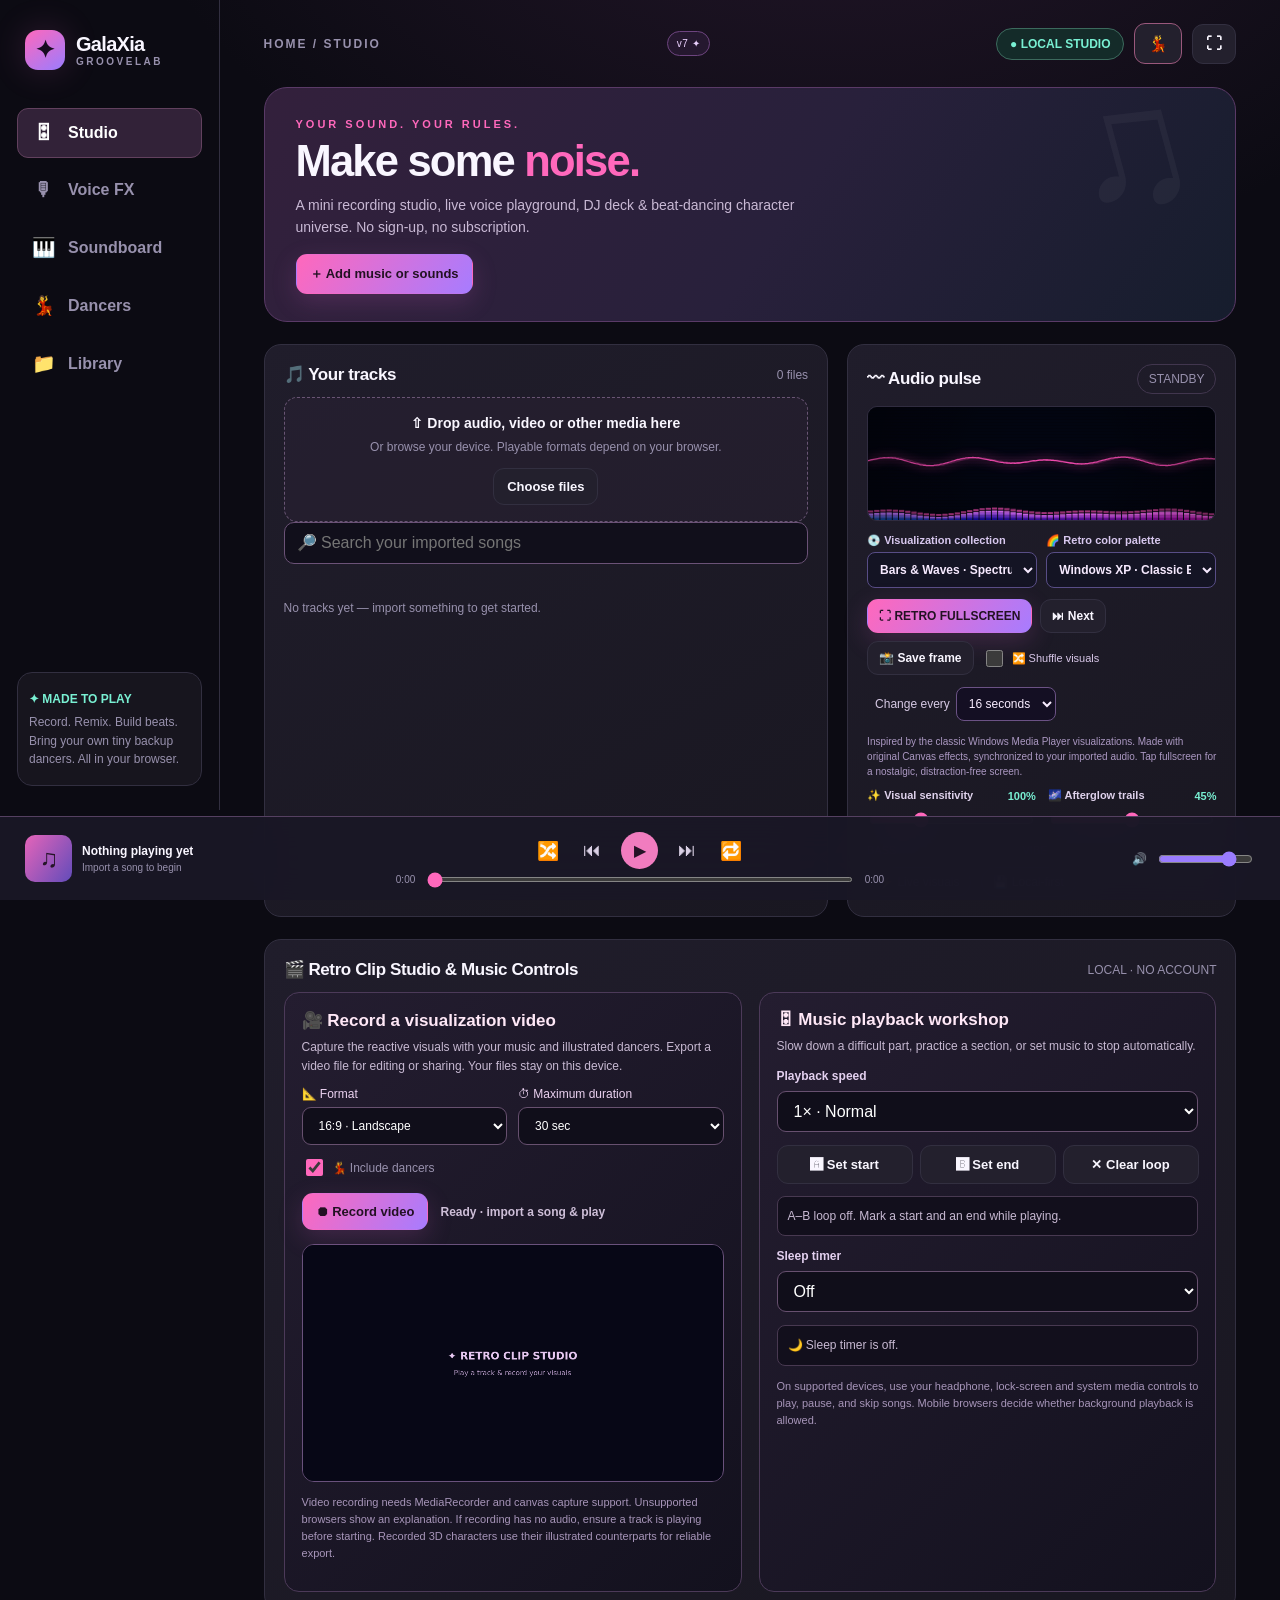
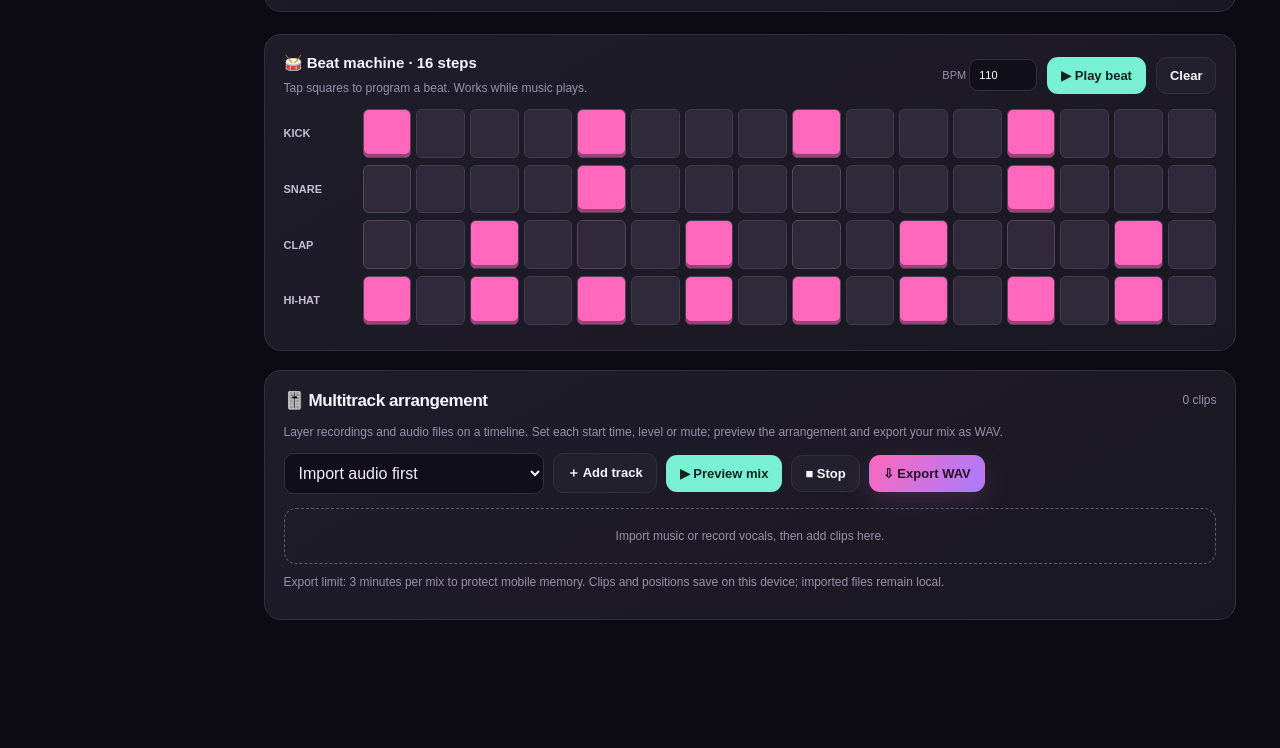
==== commit c9cb6454: "v7: record nostalgic music videos, add Media Session and AB loops, expand dances" ====
--- a/index.html
+++ b/index.html
@@ -1,5 +1,5 @@
 <!doctype html>
-<html lang="en"><head><meta charset="utf-8"><meta name="viewport" content="width=device-width,initial-scale=1,viewport-fit=cover"><meta name="theme-color" content="#0c0b13"><meta name="apple-mobile-web-app-capable" content="yes"><meta name="apple-mobile-web-app-status-bar-style" content="black-translucent"><link rel="manifest" href="/manifest.webmanifest"><link rel="icon" href="/icon.svg" type="image/svg+xml"><title>GalaXia GrooveLab · Your pocket sound universe</title>
+<html lang="en"><head><meta charset="utf-8"><meta name="viewport" content="width=device-width,initial-scale=1,viewport-fit=cover"><meta name="theme-color" content="#0c0b13"><meta name="apple-mobile-web-app-capable" content="yes"><meta name="apple-mobile-web-app-status-bar-style" content="black-translucent"><link rel="manifest" href="/manifest.webmanifest"><link rel="icon" href="/icon.svg" type="image/svg+xml"><title>GalaXia GrooveLab v7 · Your pocket sound universe</title>
 <style>
 :root{--bg:#0c0b13;--card:#191723;--card2:#211e2d;--line:#322f40;--text:#f9f6ff;--muted:#9891ad;--pink:#ff68bc;--violet:#9a7cff;--mint:#79f0d3;--orange:#ffb779;--radius:17px;font-family:Inter,ui-sans-serif,-apple-system,BlinkMacSystemFont,"Segoe UI",sans-serif;color-scheme:dark}*{box-sizing:border-box}html,body{margin:0;min-height:100%;background:var(--bg);color:var(--text)}button,input,select{font:inherit}button{color:inherit;cursor:pointer}button:disabled{opacity:.5;cursor:default}button:focus-visible,input:focus-visible,select:focus-visible{outline:2px solid var(--mint);outline-offset:3px}button:active{transform:scale(.97)}.app{display:grid;grid-template-columns:220px minmax(0,1fr);min-height:100vh;padding-bottom:93px;background:radial-gradient(ellipse 720px 510px at 65% -220px,#47274c70,transparent),var(--bg)}.sidebar{padding:24px 17px;border-right:1px solid var(--line);position:sticky;top:0;height:calc(100vh - 90px);min-height:550px;display:flex;flex-direction:column;gap:14px}.brand{display:flex;align-items:center;gap:11px;font-size:20px;font-weight:900;letter-spacing:-.7px;padding:6px 8px 24px}.brand-mark{background:linear-gradient(145deg,var(--pink),var(--violet));color:#170b20;width:40px;height:40px;display:grid;place-items:center;border-radius:13px;font-size:24px;box-shadow:0 0 35px #f56ec82b}.brand small{display:block;font-size:10px;letter-spacing:2.5px;color:var(--muted);font-weight:700}.nav{display:grid;gap:7px}.nav button{border:1px solid transparent;background:transparent;color:var(--muted);border-radius:11px;padding:13px 14px;text-align:left;display:flex;align-items:center;gap:13px;font-weight:650}.nav button.active{background:#322238;border-color:#62415e;color:#fff}.nav button span:first-child{font-size:19px;width:23px;text-align:center}.sidebar-bottom{margin-top:auto;padding:16px 11px;border:1px solid var(--line);border-radius:15px;background:#17151e}.sidebar-bottom strong{font-size:12px;color:var(--mint)}.sidebar-bottom p{font-size:12px;line-height:1.55;color:var(--muted);margin:6px 0 0}.main{padding:23px clamp(16px,3.4vw,52px) 35px;min-width:0;max-width:1570px;width:100%;margin:auto}.top{display:flex;justify-content:space-between;gap:15px;align-items:center;margin-bottom:23px}.breadcrumb{color:var(--muted);font-size:12px;font-weight:750;letter-spacing:2px}.top-right{display:flex;align-items:center;gap:10px}.status{border:1px solid #3c6a5d;background:#142b29;color:var(--mint);padding:8px 13px;font-size:12px;border-radius:30px;font-weight:800}.icon-btn,.btn{border:1px solid var(--line);background:#23202d;border-radius:11px;padding:10px 13px;font-size:13px;font-weight:750}.icon-btn{font-size:16px}.btn.primary{background:linear-gradient(125deg,var(--pink),#a77cff);border-color:transparent;color:#231123;box-shadow:0 8px 25px #b955ad39}.btn.subtle{background:#17151f}.btn.mint{background:var(--mint);color:#10231d;border-color:transparent}.btn.on{border-color:var(--mint);color:var(--mint)}.hero{background:linear-gradient(125deg,#33203c 0%,#28203b 54%,#161d2d 100%);border:1px solid #5a3a67;border-radius:23px;padding:30px 31px 27px;position:relative;overflow:hidden;min-height:188px}.hero:after{content:'♫';font-size:170px;position:absolute;right:43px;top:-38px;color:#ffffff0b;transform:rotate(-15deg);font-weight:900}.eyebrow{text-transform:uppercase;font-size:11px;color:var(--pink);letter-spacing:3px;font-weight:900}.hero h1{margin:9px 0;font-size:clamp(27px,3.4vw,47px);line-height:1.03;letter-spacing:-1.8px;position:relative;z-index:1}.hero p{color:#c9b9d5;max-width:510px;line-height:1.55;margin:11px 0 16px;font-size:14px;position:relative;z-index:1}.section{margin-top:22px}.section-heading{display:flex;align-items:center;justify-content:space-between;gap:12px;margin-bottom:12px}.section-heading h2{font-size:17px;letter-spacing:-.4px;margin:0}.section-heading .hint{font-size:12px;color:var(--muted)}.split{display:grid;grid-template-columns:minmax(0,1.45fr) minmax(260px,1fr);gap:19px}.card{border:1px solid var(--line);background:linear-gradient(150deg,#201d2b,#191721);border-radius:var(--radius);padding:19px;min-width:0}.card h3{font-size:15px;margin:0 0 7px}.card p{color:var(--muted);font-size:12px;line-height:1.5}.drop{border:1.5px dashed #695574;background:#30253a55;padding:16px 14px;border-radius:13px;text-align:center;transition:.2s}.drop.drag{border-color:var(--mint);background:#204a4266}.drop b{font-size:14px}.drop p{margin:6px 0 12px}.muted{color:var(--muted)}.flex{display:flex;align-items:center;gap:10px;flex-wrap:wrap}.space{justify-content:space-between}.track-list{display:grid;gap:7px;margin-top:13px;max-height:178px;overflow-y:auto}.track{width:100%;display:flex;gap:10px;align-items:center;padding:9px 11px;border-radius:10px;background:#272334;border:1px solid transparent;text-align:left}.track.selected{border-color:#af6eae;background:#412c49}.track .type{color:var(--pink);font-size:20px}.track .tr-data{min-width:0;flex:1}.track .tr-data b,.track .tr-data small{display:block;overflow:hidden;text-overflow:ellipsis;white-space:nowrap}.track .tr-data b{font-size:12px}.track .tr-data small{font-size:10px;margin-top:3px;color:var(--muted)}.track .tr-play{color:var(--mint)}.vis{height:115px;width:100%;border-radius:10px;background:linear-gradient(#181826,#0f111c);border:1px solid #302c40;display:block}.meter-label{display:flex;justify-content:space-between;color:var(--muted);font-size:11px;margin-top:10px}.pill{border:1px solid #41364e;border-radius:22px;padding:7px 11px;font-size:12px;color:var(--muted)}.seq-scroll{overflow-x:auto;padding-bottom:6px}.seq{min-width:535px;display:grid;gap:7px}.seq-row{display:grid;grid-template-columns:74px repeat(16,minmax(0,1fr));align-items:center;gap:5px}.seq-name{font-size:11px;font-weight:800;color:#c8bdd7}.seq-cell{aspect-ratio:1;border:1px solid #443a50;border-radius:6px;background:#2f2939;min-width:0;padding:0}.seq-cell:nth-child(4n+2){border-color:#5a4459}.seq-cell.hit{background:var(--pink);box-shadow:inset 0 -3px 0 #9d4279}.seq-cell.current{outline:2px solid var(--mint);outline-offset:1px}.seq-controls{display:flex;align-items:center;justify-content:space-between;gap:8px;margin-bottom:12px;flex-wrap:wrap}.bpm{width:68px;padding:9px;border-radius:9px;background:#110f1a;color:white;border:1px solid var(--line)}.voice-grid{display:grid;grid-template-columns:1.25fr .9fr;gap:18px}.fx-cards{display:grid;grid-template-columns:repeat(4,minmax(0,1fr));gap:9px}.fx-item{min-height:83px;display:flex;flex-direction:column;align-items:center;justify-content:center;gap:8px;background:#2a2536;border:1px solid #46374c;border-radius:12px;font-size:12px;font-weight:800}.fx-item em{font-size:25px;font-style:normal}.fx-item.active{background:linear-gradient(130deg,#51335f,#49344e);border-color:var(--pink);color:#ffd9f2}.switch{display:inline-flex;align-items:center;gap:8px;font-size:12px;color:var(--muted)}.switch input{accent-color:var(--pink);width:17px;height:17px}.slider-label{display:flex;justify-content:space-between;font-size:12px;font-weight:750;color:#ddd2e9}.slider{width:100%;accent-color:var(--pink);margin:12px 0}.record-light{color:#ff8ba8;font-size:12px;font-weight:800}.pad-grid{display:grid;grid-template-columns:repeat(4,1fr);gap:11px}.pad{border:1px solid #57465e;border-bottom-width:5px;background:linear-gradient(145deg,#44334c,#292237);border-radius:15px;height:117px;display:flex;flex-direction:column;align-items:center;justify-content:center;gap:8px;font-size:24px;position:relative}.pad strong{font-size:12px}.pad small{font-size:10px;color:#bcadc8}.pad:nth-child(4n+2){background:linear-gradient(145deg,#304f58,#24323d);border-color:#447b85}.pad:nth-child(4n+3){background:linear-gradient(145deg,#4a3b66,#29233f);border-color:#766099}.pad:nth-child(4n+4){background:linear-gradient(145deg,#5d3d32,#37272c);border-color:#976d60}.pad.pressed{transform:scale(.95);filter:brightness(1.5)}.pad-set{margin-top:9px;display:flex;justify-content:center;gap:8px;flex-wrap:wrap}.pad-select{width:100%;background:#211c2c;border:1px solid var(--line);color:#ebddeb;border-radius:11px;padding:9px}.avatar-form{display:grid;grid-template-columns:1fr 1fr;gap:12px}.form-group label{display:block;font-size:11px;color:var(--muted);font-weight:750;margin-bottom:6px}.form-group select,.form-group input[type=text]{width:100%;background:#17131f;border:1px solid #4a4157;border-radius:9px;color:#fff;padding:11px}.form-group input[type=color]{width:100%;height:39px;border:1px solid #4a4157;padding:4px;border-radius:9px;background:#17131f}.form-group.wide{grid-column:1/-1}.avatar-preview{display:grid;place-items:center;min-height:250px;background:radial-gradient(ellipse,#493054,#181821 72%);border:1px solid #52415a;border-radius:14px;overflow:hidden}.avatar-preview svg{width:176px;height:232px;filter:drop-shadow(0 9px 13px #0008)}.avatar-float{position:fixed;z-index:60;left:40%;top:50%;width:120px;height:169px;pointer-events:auto;cursor:grab;user-select:none;touch-action:none;filter:drop-shadow(0 5px 12px #000a);transform-origin:center bottom;transition:opacity .3s}.avatar-float:active{cursor:grabbing}.avatar-float svg,.avatar-float canvas{width:100%;height:100%;display:block}.avatar-canvas{background:transparent;pointer-events:none}.avatar-preview canvas{height:250px;width:200px;max-width:100%;filter:drop-shadow(0 10px 15px #0008)}.avatar-float .sprite-arm-left,.avatar-float .sprite-arm-right{transform-box:fill-box;transform-origin:center top}.avatar-float.dancing .sprite-arm-left{animation:groove-arm .64s ease-in-out infinite alternate}.avatar-float.dancing .sprite-arm-right{animation:groove-arm .71s ease-in-out infinite alternate-reverse}@keyframes groove-arm{from{transform:rotate(-12deg)}to{transform:rotate(16deg)}}.avatar-float.dancing{will-change:transform}.avatar-float .name-tag{position:absolute;bottom:-9px;left:50%;transform:translateX(-50%);white-space:nowrap;font-weight:800;color:#fff;background:#271c36c9;border-radius:13px;padding:3px 8px;font-size:10px}.avatar-float.hidden{opacity:0;pointer-events:none}@keyframes dance{from{transform:rotate(-7deg) translateY(0) scale(1)}to{transform:rotate(7deg) translateY(-12px) scale(1.03)}}.avatar-float:nth-of-type(2n){animation-delay:-.19s}.library-list{display:grid;gap:10px}.library-item{display:flex;gap:12px;align-items:center;padding:13px;border-radius:12px;border:1px solid var(--line);background:#262131}.library-item .file-icon{font-size:25px}.library-item strong{display:block;font-size:12px;overflow-wrap:anywhere}.library-item small{display:block;color:var(--muted);font-size:11px;margin-top:3px}.library-item div:nth-child(2){flex:1;min-width:0}.library-item .mini{font-size:11px;border-radius:8px;border:1px solid var(--line);background:#352b41;padding:7px}.transport{position:fixed;left:0;right:0;bottom:0;z-index:50;min-height:84px;padding:13px 25px;background:#1a1726f5;border-top:1px solid #554061;display:grid;grid-template-columns:minmax(175px,1fr) minmax(230px,1.4fr) minmax(120px,1fr);align-items:center;gap:22px;backdrop-filter:blur(25px)}.songinfo{display:flex;align-items:center;gap:10px;min-width:0}.cover{height:47px;width:47px;display:grid;place-items:center;border-radius:10px;background:linear-gradient(125deg,#e564b9,#624cba);color:#251528;font-size:25px;flex-shrink:0}.songinfo strong,.songinfo small{display:block;white-space:nowrap;overflow:hidden;text-overflow:ellipsis}.songinfo strong{font-size:12px}.songinfo small{font-size:10px;margin-top:4px;color:var(--muted)}.transport-core{min-width:0}.transport-buttons{display:flex;align-items:center;justify-content:center;gap:16px}.transport-buttons button{border:0;background:none;color:#dad0e5;font-size:18px;padding:4px}.transport-buttons .play{height:37px;width:37px;background:#f17cbf;color:#261327;border-radius:50%;font-size:16px}.transport-buttons .active{color:var(--mint)}.progress{display:flex;align-items:center;gap:10px;color:var(--muted);font-size:10px;margin-top:5px}.progress input{flex:1;min-width:0;accent-color:var(--pink);height:5px}.transport-side{display:flex;align-items:center;justify-content:flex-end;gap:9px;font-size:12px;color:var(--muted)}.transport-side input{max-width:95px;accent-color:var(--violet)}.toast{position:fixed;z-index:100;top:22px;left:50%;transform:translateX(-50%);max-width:min(95vw,500px);background:#342644;border:1px solid #a96aaf;color:#fff;padding:13px 20px;border-radius:13px;box-shadow:0 14px 35px #0008;font-size:13px;pointer-events:none}.hidden-section{display:none}.help{border-left:3px solid var(--pink);padding:12px 14px;background:#2b2334;border-radius:3px 11px 11px 3px;color:#cdbdd4;line-height:1.6;font-size:12px}.small{font-size:11px}.outline{border:1px solid #50445b;border-radius:12px;padding:12px;background:#231f2d}.grow{flex:1}.kbd{font:700 10px monospace;border:1px solid #51465d;padding:2px 5px;border-radius:5px;color:#bfb4cc}.spacer{height:11px}@media(max-width:940px){.app{grid-template-columns:75px 1fr}.sidebar{padding:18px 9px}.brand{justify-content:center;padding:6px 0 20px}.brand>span:last-child,.nav button .nav-text,.sidebar-bottom{display:none}.nav button{justify-content:center;padding:12px 6px}.nav button span:first-child{font-size:22px}.split,.voice-grid{grid-template-columns:1fr}.main{padding:22px 22px 40px}}@media(max-width:600px){.app{display:block;padding-bottom:145px}.sidebar{height:auto;min-height:0;position:sticky;top:0;background:#15121ff5;z-index:40;display:flex;flex-direction:row;align-items:center;justify-content:space-between;border-right:0;border-bottom:1px solid var(--line);padding:8px 10px;gap:5px}.brand{padding:0;font-size:0}.brand-mark{height:35px;width:35px;font-size:20px}.nav{display:flex;gap:3px}.nav button{padding:7px 8px}.nav button span:first-child{font-size:19px}.main{padding:16px 13px 30px}.top{margin-bottom:14px}.status{font-size:10px;padding:7px}.hero{padding:25px 18px;min-height:0}.hero h1{font-size:31px}.hero:after{right:0;font-size:125px}.card{padding:14px}.fx-cards{grid-template-columns:repeat(3,1fr)}.pad-grid{grid-template-columns:repeat(2,1fr)}.transport{grid-template-columns:1fr 1fr;gap:5px 10px;padding:9px 12px 12px;min-height:129px}.transport-core{grid-column:1/-1;grid-row:2}.transport-side{grid-column:2;grid-row:1}.transport-side input{width:65px}.songinfo .cover{height:36px;width:36px}.transport-buttons{gap:25px}.seq{min-width:560px}.section{margin-top:17px}.avatar-float{width:90px;height:129px}.avatar-form{gap:8px}}@media(prefers-reduced-motion:reduce){.avatar-float.dancing{animation:none}}
 
@@ -57,15 +57,41 @@
 .retro-interval select{border:1px solid #6b5285;border-radius:8px;background:#140f23;color:#f9edff;padding:8px}
 .avatar-sprite .sprite-wings{transform-origin:60px 82px;transform-box:view-box;will-change:transform}
 @media(max-width:600px){.dance-lab-tools{flex-direction:column;align-items:stretch}.dance-lab-tools .dance-now{flex:0 1 auto}}
+
+/* v7 Retro clip recording & precision playback - compact on iPhone */
+.track-search{width:100%;margin:0 0 10px;padding:11px 12px;border:1px solid #6b5277;border-radius:10px;background:#110f1b;color:#f5eaf9}#trackList .track[hidden]{display:none!important}
+
+.retro-enhancers{display:grid;grid-template-columns:repeat(2,minmax(0,1fr));gap:12px;padding:10px 0 4px}
+.retro-enhancers label{display:flex;flex-wrap:wrap;align-items:center;gap:8px;color:#dfd2ec;font-size:11px;font-weight:700}
+.retro-enhancers output{margin-left:auto;color:var(--mint)}.retro-enhancers input{width:100%;accent-color:var(--pink)}
+.v7-tools .extras-wrap{display:grid;grid-template-columns:repeat(2,minmax(0,1fr));gap:17px}
+.extras-panel{min-width:0;border:1px solid #4c3a59;background:linear-gradient(135deg,#241d30,#13111e);padding:17px;border-radius:15px}
+.extras-panel h3{font-size:17px;margin:0 0 7px;color:#ffe8f7}
+.extras-panel p{color:#c7b9d2;font-size:12px;line-height:1.55;margin:5px 0 12px}
+.extras-inputs{gap:11px;align-items:end}.extras-inputs>label:not(.switch){display:grid;gap:6px;color:#ebd2f0;font-size:12px;flex:1;min-width:135px}
+.extras-inputs .switch{align-self:center;font-size:12px;display:flex;align-items:center;gap:6px}
+.extras-inputs select,.extras-control select{background:#100e1a;color:white;padding:10px 12px;border:1px solid #67506f;border-radius:9px;width:100%}
+.extras-actions{align-items:center;gap:12px;margin:14px 0}.clip-indicator{color:#cdbed7;font-size:12px;font-weight:700}.clip-indicator.recording{color:#ff777b}
+#clipCanvas{width:100%;height:auto;aspect-ratio:16/9;border-radius:12px;background:#070713;border:1px solid #69517c;display:block;max-height:430px;object-fit:contain}
+#clipCanvas.tall{aspect-ratio:9/16;max-width:270px;margin:auto}
+.clip-result{margin-top:12px;display:flex;gap:9px;align-items:center;flex-wrap:wrap}
+.clip-result[hidden]{display:none}.clip-result strong{font-size:12px;color:#f7e3ff}.clip-result a{text-decoration:none}.clip-result small{display:block;width:100%;color:#b9a9c5}
+.extras-control{display:grid;gap:8px;margin:13px 0}.extras-control label{font-size:12px;color:#e3d0ef;font-weight:750}
+.loop-buttons{gap:7px;flex-wrap:wrap;margin:12px 0}.loop-buttons .btn{flex:1 1 90px;padding:11px 9px}
+.loop-status{font-variant-numeric:tabular-nums;border:1px solid #483951;padding:10px;border-radius:8px;background:#120f1c;min-height:36px}
+.extras-disclaimer{font-size:11px!important;color:#a795b9!important;margin-top:12px!important}
+@media(max-width:920px){.v7-tools .extras-wrap{grid-template-columns:1fr}}
+@media(max-width:540px){.retro-enhancers{grid-template-columns:1fr}.extras-panel{padding:12px}.extras-actions{flex-wrap:wrap}.extras-inputs>label:not(.switch){min-width:115px}}
 </style></head><body>
 <div class="app"><aside class="sidebar"><div class="brand"><span class="brand-mark">✦</span><span>GalaXia<small>GROOVELAB</small></span></div><nav class="nav" aria-label="Studio sections"><button class="active" data-view="studio" title="Studio"><span>🎛</span><span class="nav-text">Studio</span></button><button data-view="voice" title="Voice FX"><span>🎙</span><span class="nav-text">Voice FX</span></button><button data-view="pads" title="Sampler"><span>🎹</span><span class="nav-text">Soundboard</span></button><button data-view="avatars" title="Characters"><span>💃</span><span class="nav-text">Dancers</span></button><button data-view="library" title="Library"><span>📁</span><span class="nav-text">Library</span></button></nav><div class="sidebar-bottom"><strong>✦ MADE TO PLAY</strong><p>Record. Remix. Build beats. Bring your own tiny backup dancers. All in your browser.</p></div></aside>
 <main class="main"><div class="top"><span class="breadcrumb" id="breadcrumb">HOME / STUDIO</span><span class="release-mark" title="Dance Lab + Retro Visualizer update">v7 ✦</span><div class="top-right"><span class="status" id="deviceStatus">● LOCAL STUDIO</span><button class="icon-btn crew-shortcut" id="crewQuick" title="Toggle dancers over the page" aria-label="Toggle dancers over the page" aria-pressed="true">💃</button><button class="icon-btn" id="fullscreen" title="Toggle fullscreen" aria-label="Toggle fullscreen">⛶</button></div></div>
-<section id="studio" class="view"><div class="hero"><div class="eyebrow">YOUR SOUND. YOUR RULES.</div><h1>Make some <span style="color:var(--pink)">noise.</span></h1><p>A mini recording studio, live voice playground, DJ deck & beat-dancing character universe. No sign-up, no subscription.</p><button class="btn primary" id="heroImport">＋ Add music or sounds</button></div><div class="split section"><div class="card"><div class="section-heading"><h2>🎵 Your tracks</h2><span class="hint" id="trackCount">0 files</span></div><div class="drop" id="dropzone"><b>⇧ Drop audio, video or other media here</b><p>Or browse your device. Playable formats depend on your browser.</p><button class="btn" id="browse">Choose files</button></div><div class="track-list" id="trackList"><p>No tracks yet — import something to get started.</p></div></div><div class="card"><div class="section-heading"><h2>〰 Audio pulse</h2><span class="pill" id="vizState">STANDBY</span></div><canvas id="visualizer" class="vis" aria-label="Live audio visualizer with eight retro styles"></canvas><div class="retro-controls"><label for="visualMode">💿 Visualization collection<select id="visualMode"><option value="bars">Bars & Waves · Spectrum</option><option value="alchemy">Alchemy · Liquid Orbs</option><option value="battery">Battery · Pulse Blocks</option><option value="ambience">Ambience · Dream Swirl</option><option value="starfield">Starfield · Space Warp</option><option value="plasma">Musical Colors · Plasma</option><option value="tunnel">Neon Tunnel · 2002</option><option value="ribbons">XP Ribbon Trails</option><option value="bloom">Electric Sunburst</option><option value="fountain">Spectrum Fountain</option><option value="matrix">Digital Rain</option><option value="scope">Oscilloscope · Waves</option></select></label><label for="visualPalette">🌈 Retro color palette<select id="visualPalette"><option value="classic">Windows XP · Classic Blue</option><option value="cotton">Cotton Candy · Pink</option><option value="fire">Firestorm · Orange</option><option value="ocean">Ocean Mist · Aqua</option><option value="neon">Y2K · Neon Club</option><option value="monochrome">Moonlight · Silver</option><option value="aero">Aero ice</option><option value="candy">Neon candy</option></select></label></div><div class="retro-actions"><button id="visualFullscreen" class="btn primary" type="button">⛶ RETRO FULLSCREEN</button><button id="visualNext" class="btn" type="button" title="Next visualization">⏭ Next</button><button class="btn" id="visualCapture" type="button" title="Save visualizer image">📸 Save frame</button><label class="switch"><input type="checkbox" id="visualRandom"> 🔀 Shuffle visuals</label><label class="retro-interval" for="visualInterval">Change every <select id="visualInterval"><option value="8000">8 seconds</option><option value="16000" selected>16 seconds</option><option value="30000">30 seconds</option><option value="60000">1 minute</option></select></label></div><div class="retro-theme-label">Inspired by the classic Windows Media Player visualizations. Made with original Canvas effects, synchronized to your imported audio. Tap fullscreen for a nostalgic, distraction-free screen.</div><div class="meter-label"><span>BASS</span><span>VIBE</span><span>TREBLE</span></div><div class="spacer"></div><div class="flex"><span class="pill">⚡ Live visuals</span><span class="pill">💾 Local-first</span></div></div></div><div class="section card"><div class="seq-controls"><div><h3>🥁 Beat machine · 16 steps</h3><p style="margin:4px 0 0">Tap squares to program a beat. Works while music plays.</p></div><div class="flex"><label class="small muted">BPM <input id="bpm" class="bpm" type="number" min="50" max="210" value="110"></label><button class="btn mint" id="beatToggle">▶ Play beat</button><button class="btn" id="clearBeat">Clear</button></div></div><div class="seq-scroll"><div id="sequencer" class="seq"></div></div></div>
+<section id="studio" class="view"><div class="hero"><div class="eyebrow">YOUR SOUND. YOUR RULES.</div><h1>Make some <span style="color:var(--pink)">noise.</span></h1><p>A mini recording studio, live voice playground, DJ deck & beat-dancing character universe. No sign-up, no subscription.</p><button class="btn primary" id="heroImport">＋ Add music or sounds</button></div><div class="split section"><div class="card"><div class="section-heading"><h2>🎵 Your tracks</h2><span class="hint" id="trackCount">0 files</span></div><div class="drop" id="dropzone"><b>⇧ Drop audio, video or other media here</b><p>Or browse your device. Playable formats depend on your browser.</p><button class="btn" id="browse">Choose files</button></div><div class="track-list" id="trackList"><p>No tracks yet — import something to get started.</p></div></div><div class="card"><div class="section-heading"><h2>〰 Audio pulse</h2><span class="pill" id="vizState">STANDBY</span></div><canvas id="visualizer" class="vis" aria-label="Live audio visualizer with eight retro styles"></canvas><div class="retro-controls"><label for="visualMode">💿 Visualization collection<select id="visualMode"><option value="bars">Bars & Waves · Spectrum</option><option value="alchemy">Alchemy · Liquid Orbs</option><option value="battery">Battery · Pulse Blocks</option><option value="ambience">Ambience · Dream Swirl</option><option value="starfield">Starfield · Space Warp</option><option value="plasma">Musical Colors · Plasma</option><option value="tunnel">Neon Tunnel · 2002</option><option value="ribbons">XP Ribbon Trails</option><option value="bloom">Electric Sunburst</option><option value="fountain">Spectrum Fountain</option><option value="matrix">Digital Rain</option><option value="scope">Oscilloscope · Waves</option></select></label><label for="visualPalette">🌈 Retro color palette<select id="visualPalette"><option value="classic">Windows XP · Classic Blue</option><option value="cotton">Cotton Candy · Pink</option><option value="fire">Firestorm · Orange</option><option value="ocean">Ocean Mist · Aqua</option><option value="neon">Y2K · Neon Club</option><option value="monochrome">Moonlight · Silver</option><option value="aero">Aero ice</option><option value="candy">Neon candy</option></select></label></div><div class="retro-actions"><button id="visualFullscreen" class="btn primary" type="button">⛶ RETRO FULLSCREEN</button><button id="visualNext" class="btn" type="button" title="Next visualization">⏭ Next</button><button class="btn" id="visualCapture" type="button" title="Save visualizer image">📸 Save frame</button><label class="switch"><input type="checkbox" id="visualRandom"> 🔀 Shuffle visuals</label><label class="retro-interval" for="visualInterval">Change every <select id="visualInterval"><option value="8000">8 seconds</option><option value="16000" selected>16 seconds</option><option value="30000">30 seconds</option><option value="60000">1 minute</option></select></label></div><div class="retro-theme-label">Inspired by the classic Windows Media Player visualizations. Made with original Canvas effects, synchronized to your imported audio. Tap fullscreen for a nostalgic, distraction-free screen.</div><div class="retro-enhancers"><label for="visualGain">✨ Visual sensitivity <output id="visualGainLabel">100%</output><input id="visualGain" type="range" min="25" max="280" value="100" step="5"></label><label for="visualTrails">🌌 Afterglow trails <output id="visualTrailsLabel">45%</output><input id="visualTrails" type="range" min="0" max="90" value="45" step="5"></label></div><div class="meter-label"><span>BASS</span><span>VIBE</span><span>TREBLE</span></div><div class="spacer"></div><div class="flex"><span class="pill">⚡ Live visuals</span><span class="pill">💾 Local-first</span></div></div></div><div class="section card v7-tools" id="creativeExtras"><div class="section-heading"><h2>🎬 Retro Clip Studio &amp; Music Controls</h2><span class="hint">LOCAL · NO ACCOUNT</span></div><div class="extras-wrap"><div class="extras-panel"><h3>🎥 Record a visualization video</h3><p>Capture the reactive visuals with your music and illustrated dancers. Export a video file for editing or sharing. Your files stay on this device.</p><div class="flex extras-inputs"><label>📐 Format<select id="clipFormat"><option value="wide">16:9 · Landscape</option><option value="tall">9:16 · Vertical</option></select></label><label>⏱ Maximum duration<select id="clipDuration"><option value="15">15 sec</option><option value="30" selected>30 sec</option><option value="60">60 sec</option></select></label><label class="switch"><input type="checkbox" id="clipDancers" checked> 💃 Include dancers</label></div><div class="flex extras-actions"><button class="btn primary" id="clipRecord" type="button">⏺ Record video</button><span class="clip-indicator" id="clipStatus" role="status" aria-live="polite">Ready · import a song &amp; play</span></div><canvas id="clipCanvas" width="960" height="540" aria-label="Retro music clip live preview"></canvas><div id="clipResult" class="clip-result" hidden><strong>🎞️ Your video is ready</strong><a id="clipDownload" class="btn mint" download>⬇ Save clip</a><button id="clipShare" class="btn" type="button" hidden>↗ Share</button><small>Also saved in your local Library (when browser storage allows).</small></div><p class="extras-disclaimer">Video recording needs MediaRecorder and canvas capture support. Unsupported browsers show an explanation. If recording has no audio, ensure a track is playing before starting. Recorded 3D characters use their illustrated counterparts for reliable export.</p></div><div class="extras-panel"><h3>🎛 Music playback workshop</h3><p>Slow down a difficult part, practice a section, or set music to stop automatically.</p><div class="extras-control"><label for="playbackRate">Playback speed</label><select id="playbackRate"><option value="0.75">0.75× · Slow</option><option value="1" selected>1× · Normal</option><option value="1.25">1.25× · Quick</option><option value="1.5">1.5× · Fast</option></select></div><div class="flex loop-buttons"><button class="btn" id="loopSetA" type="button">🅰 Set start</button><button class="btn" id="loopSetB" type="button">🅱 Set end</button><button class="btn" id="loopClear" type="button">✕ Clear loop</button></div><p class="loop-status" id="loopStatus" aria-live="polite">A–B loop off. Mark a start and an end while playing.</p><div class="extras-control"><label for="sleepTimer">Sleep timer</label><select id="sleepTimer"><option value="0">Off</option><option value="15">15 minutes</option><option value="30">30 minutes</option><option value="60">60 minutes</option></select></div><p class="extras-disclaimer">On supported devices, use your headphone, lock-screen and system media controls to play, pause, and skip songs. Mobile browsers decide whether background playback is allowed.</p></div></div></div>
+<div class="section card"><div class="seq-controls"><div><h3>🥁 Beat machine · 16 steps</h3><p style="margin:4px 0 0">Tap squares to program a beat. Works while music plays.</p></div><div class="flex"><label class="small muted">BPM <input id="bpm" class="bpm" type="number" min="50" max="210" value="110"></label><button class="btn mint" id="beatToggle">▶ Play beat</button><button class="btn" id="clearBeat">Clear</button></div></div><div class="seq-scroll"><div id="sequencer" class="seq"></div></div></div>
 <div class="section card arrange-panel" id="arrangePanel"><div class="section-heading"><h2>🎚️ Multitrack arrangement</h2><span class="hint" id="arrCount">0 clips</span></div><p class="arrange-headnote">Layer recordings and audio files on a timeline. Set each start time, level or mute; preview the arrangement and export your mix as WAV.</p><div class="arrange-toolbar"><select id="arrSource" aria-label="Choose an audio file"><option value="">Import audio first</option></select><button class="btn" id="arrAdd">＋ Add track</button><button class="btn mint" id="arrPlay">▶ Preview mix</button><button class="btn" id="arrStop">■ Stop</button><button class="btn primary" id="arrExport">⇩ Export WAV</button></div><div class="arrange-tracks" id="arrTracks"><div class="arrange-empty">Import music or record vocals, then add clips here.</div></div><p class="arrange-headnote">Export limit: 3 minutes per mix to protect mobile memory. Clips and positions save on this device; imported files remain local.</p></div>
 </section>
 <section id="voice" class="view hidden-section"><div class="hero"><div class="eyebrow">THE MIC IS YOURS</div><h1>Voice <span style="color:var(--pink)">alchemy.</span></h1><p>Pick a voice effect, hear it live through headphones, then record your transformed voice.</p></div><div class="section voice-grid"><div class="card"><div class="section-heading"><h2>🎭 Voice presets</h2><span class="hint">Select an effect</span></div><div class="fx-cards" id="fxGrid"></div></div><div class="card"><h3>🎙 Microphone booth</h3><p>Allow microphone access to start. Headphones are strongly recommended when monitoring live audio.</p><div class="flex"><button class="btn primary" id="micToggle">Enable mic</button><label class="switch"><input type="checkbox" id="monitor"> Hear myself live</label></div><div class="spacer"></div><div class="slider-label"><span>Effect strength</span><span id="fxAmtText">65%</span></div><input class="slider" id="fxAmt" type="range" min="0" max="100" value="65"><div class="slider-label"><span>Input level</span><span id="micLevelText">100%</span></div><input class="slider" id="micLevel" type="range" min="0" max="160" value="100"><div class="spacer"></div><div class="flex"><button class="btn" id="recordToggle">⏺ Start recording</button><span id="recordStatus" class="record-light">● NOT RECORDING</span></div><p class="small">Recordings are added to Library and can be downloaded. Live monitoring may have latency depending on your device.</p></div></div><div class="section help">Effects run locally with Web Audio. Deep, chipmunk & alien use a pitch-shifting AudioWorklet when your browser supports it; unsupported devices fall back to tonal effects. Live sound is not transmitted to a server.</div></section>
 <section id="pads" class="view hidden-section"><div class="hero"><div class="eyebrow">MASH BUTTONS. MAKE MAYHEM.</div><h1>Your own <span style="color:var(--pink)">soundboard.</span></h1><p>Trigger original drum sounds & synth stabs. Replace pads with recordings or samples from your device.</p></div><div class="section card"><div class="section-heading"><h2>🎹 Live sample pads</h2><span class="hint">Keyboard shortcuts 1–8</span></div><div id="padGrid" class="pad-grid"></div><div class="spacer"></div><div class="flex space"><span class="small muted">Tap a pad to play • choose an assigned sample to customize it</span><button class="btn" id="resetPads">Reset defaults</button></div></div></section>
-<section id="avatars" class="view hidden-section"><div class="hero"><div class="eyebrow">THE PARTY HAS PERSONALITY</div><h1>Meet your <span style="color:var(--pink)">dancers.</span></h1><p>Choose illustrated 2D sprites or real procedural 3D dancers, customize their style, and swap views instantly. They'll appear when music plays, dance to your beat & disappear after playback stops. Drag them anywhere in the window.</p></div><div class="section split"><div class="card"><div class="section-heading"><h2>🧬 Character creator</h2><span class="hint">Up to 4 dancers</span></div><div class="avatar-form"><div class="form-group wide"><label for="renderMode">🌟 Dancer appearance — switch anytime</label><select id="renderMode"><option value="2d">🎨 2D — illustrated character</option><option value="3d">💎 3D — interactive dimensional model</option></select></div><div class="form-group wide"><label for="avatarPreset">✨ Character inspiration</label><select id="avatarPreset"><option value="kat">Katarina — moonlit gothic</option><option value="alice">Alice — rockstar goth</option><option value="angelus">Angelus — midnight leather</option><option value="spike">Spike — punk vampire</option><option value="nova">Nova — lavender club</option><option value="pinkstar">Pinkstar — Y2K glam goth</option><option value="raven">Raven — gothic queen</option><option value="crimson">Crimson — red fairytale</option><option value="punk">Punk Riot — pink rocker</option><option value="darkprince">Dark Prince — midnight royalty</option><option value="midnight">Midnight Siren — blue-black glam</option><option value="academy">Goth Academy — burgundy plaid</option><option value="starlight">Starlight — silver-haired celestial</option><option value="custom">Custom creation</option></select></div><div class="form-group wide"><label for="avatarName">Name</label><input id="avatarName" type="text" value="Nova" maxlength="18"></div><div class="form-group"><label>Hair style</label><select id="hairStyle"><option value="waves">Long waves</option><option value="fringe">Goth fringe</option><option value="bob">Chic bob</option><option value="mohawk">Mohawk</option><option value="bun">Space buns</option><option value="long">Extra-long layers</option></select></div><div class="form-group"><label>Dance style</label><select id="danceStyle"><option value="bounce">Bounce</option><option value="sway">Sway</option><option value="wild">Wild</option><option value="goth">Goth / darkwave</option><option value="shuffle">Shuffle</option><option value="hiphop">Hip-hop</option><option value="club">Club</option><option value="popstar">Popstar / Feminine</option><option value="sultry">Dark / Sultry Goth</option><option value="headbang">Rockstar Headbang</option><option value="rave">Rave / EDM</option><option value="moonwalk">Moonwalk</option><option value="disco">Disco Point</option><option value="vogue">Vogue Poses</option><option value="bodyroll">Body Roll</option></select></div><div class="form-group"><label>Skin tone</label><input id="skinColor" type="color" value="#f3c9b4"></div><div class="form-group"><label>Hair color</label><input id="hairColor" type="color" value="#eff0ff"></div><div class="form-group"><label for="eyeColor">Eye color</label><input type="color" id="eyeColor" value="#87cafa"></div><div class="form-group"><label for="outfitStyle">Outfit</label><select id="outfitStyle"><option value="corset">Corset + mini</option><option value="leather">Long leather coat</option><option value="street">Alt streetwear</option><option value="royal">Dark fairytale</option><option value="pinkpop">Neon pink Y2K</option><option value="punkplaid">Punk plaid & fishnet</option><option value="raven">Raven queen gown</option><option value="crimson">Crimson royal gown</option></select></div><div class="form-group"><label for="buildStyle">Silhouette</label><select id="buildStyle"><option value="petite">Petite</option><option value="regular">Classic</option><option value="tall">Tall</option></select></div><div class="form-group"><label class="switch"><input type="checkbox" id="hairStreaks" checked> Black hair streaks</label></div><div class="form-group"><label for="avatarAccessory">Accessories</label><select id="avatarAccessory"><option value="choker">Goth choker + jewel</option><option value="wings">Black raven wings</option><option value="crown">Dark royal crown</option><option value="headphones">DJ headphones</option><option value="none">No accessories</option></select></div><div class="form-group"><label>Top color</label><input id="topColor" type="color" value="#ca5ead"></div><div class="form-group"><label>Pants color</label><input id="pantsColor" type="color" value="#313049"></div></div><div class="spacer"></div><div class="flex"><button class="btn" id="swapViews" type="button">⇄ Switch 2D / 3D</button><button class="btn primary" id="addAvatar">＋ Add dancer</button><button class="btn" id="saveAvatar" type="button" disabled>✓ Save selected</button><button class="btn" id="cancelAvatarEdit" type="button" hidden>Cancel edit</button><button class="btn" id="pip">↗ Float outside this page</button></div><div class="dance-lab-tools"><button class="btn mint" id="danceDemo" type="button" aria-pressed="false">▶ Silent dance preview</button><button class="btn" id="newChoreo" type="button">🎲 New moves now</button><span id="danceNow" class="dance-now" aria-live="off">Create a dancer to start.</span></div><div class="crew-options"><label class="switch"><input id="randomDance" type="checkbox" checked> 🎲 Random dance (beat synced)</label><label class="switch"><input id="beatSyncDance" type="checkbox" checked> 🥁 Beat sync</label><label for="danceEnergy">Dance intensity</label><input id="danceEnergy" class="slider" type="range" min="20" max="180" value="100"><div class="dance-control-grid"><div class="dance-control"><label for="rhythmMode">🎼 Rhythm tracking</label><select id="rhythmMode"><option value="auto">Auto — listen to the music</option><option value="lock">BPM lock — exact tempo</option></select></div><div class="dance-control"><label for="danceBpm">🎚️ Dance tempo (BPM)</label><input id="danceBpm" type="number" min="50" max="210" value="110" inputmode="numeric"></div><div class="dance-control"><label for="moveHold">🎲 Change move after</label><select id="moveHold"><option value="4" selected>4 beats (1 bar)</option><option value="8">8 beats (2 bars)</option><option value="16">16 beats (4 bars)</option></select></div><div class="dance-control"><label for="onsetSensitivity">🎤 Beat sensitivity</label><input id="onsetSensitivity" type="range" min="20" max="90" value="55"></div></div><div class="rhythm-dashboard" aria-live="off"><span id="beatLamp" class="beat-lamp" aria-hidden="true"></span><strong id="rhythmStatus">Ready to dance</strong><span id="rhythmTempo">AUTO · -- BPM</span><button id="tapTempo" type="button" class="btn small">👆 Tap tempo</button></div><p class="crew-hint">For imported music, Auto responds to detected transients. For exact choreography, switch to BPM lock, enter the song tempo or tap the beat. The studio beat machine also drives dancers directly.</p><label for="crewVisibility">Dancers over this page</label><select id="crewVisibility"><option value="auto">Only while music plays</option><option value="always">Keep on screen</option><option value="off">Hide dancers</option></select></div><p class="crew-hint">In Dance Preview, characters animate silently at the chosen BPM so you can test every move before loading music. Tap Edit beside a saved dancer, make changes, then Save selected. For a fresh routine tap New moves now.</p><p class="crew-hint">The 2D and 3D modes use the same saved characters. 3D is rendered with WebGL on your device, without cloud processing or a paid account. Your custom characters overlap the entire GrooveLab page. Drag them anywhere, on mobile too. On desktop Chrome, use Pop-out for a floating illustrated mini-window; full 3D remains inside GrooveLab. On iPhone, the Pop-out button offers a video Picture-in-Picture fallback when supported; it is a loop of Nova, not your customized character.</p><div id="pocketPreview" class="pocket-demo" hidden><video id="pocketVideo" playsinline webkit-playsinline preload="metadata" loop controls poster="/nova.png" src="/pocket-nova.mp4" aria-label="Nova dancing Picture-in-Picture video"></video><div><strong>📺 Pocket Dancer — mobile preview</strong><p>Play the clip, then use the video’s Picture-in-Picture button to try floating over other apps. iOS decides if this works and where it sits. Keep GrooveLab open for beat-sync inside the page.</p><button class="btn" id="openVideoPiP" type="button">↗ Enter video Picture-in-Picture</button></div></div></div><div class="card"><div class="section-heading"><h2>👀 Your character</h2><span class="hint" id="previewModeHint">2D · Live preview</span></div><div id="avatarPreview" class="avatar-preview"></div><div class="spacer"></div><div class="section-heading"><h2>Dance crew</h2><span class="hint" id="avatarCount">0/4</span></div><div id="crewList" class="library-list"></div></div></div></section>
+<section id="avatars" class="view hidden-section"><div class="hero"><div class="eyebrow">THE PARTY HAS PERSONALITY</div><h1>Meet your <span style="color:var(--pink)">dancers.</span></h1><p>Choose illustrated 2D sprites or real procedural 3D dancers, customize their style, and swap views instantly. They'll appear when music plays, dance to your beat & disappear after playback stops. Drag them anywhere in the window.</p></div><div class="section split"><div class="card"><div class="section-heading"><h2>🧬 Character creator</h2><span class="hint">Up to 4 dancers</span></div><div class="avatar-form"><div class="form-group wide"><label for="renderMode">🌟 Dancer appearance — switch anytime</label><select id="renderMode"><option value="2d">🎨 2D — illustrated character</option><option value="3d">💎 3D — interactive dimensional model</option></select></div><div class="form-group wide"><label for="avatarPreset">✨ Character inspiration</label><select id="avatarPreset"><option value="kat">Katarina — moonlit gothic</option><option value="alice">Alice — rockstar goth</option><option value="angelus">Angelus — midnight leather</option><option value="spike">Spike — punk vampire</option><option value="nova">Nova — lavender club</option><option value="pinkstar">Pinkstar — Y2K glam goth</option><option value="raven">Raven — gothic queen</option><option value="crimson">Crimson — red fairytale</option><option value="punk">Punk Riot — pink rocker</option><option value="darkprince">Dark Prince — midnight royalty</option><option value="midnight">Midnight Siren — blue-black glam</option><option value="academy">Goth Academy — burgundy plaid</option><option value="starlight">Starlight — silver-haired celestial</option><option value="custom">Custom creation</option></select></div><div class="form-group wide"><label for="avatarName">Name</label><input id="avatarName" type="text" value="Nova" maxlength="18"></div><div class="form-group"><label>Hair style</label><select id="hairStyle"><option value="waves">Long waves</option><option value="fringe">Goth fringe</option><option value="bob">Chic bob</option><option value="mohawk">Mohawk</option><option value="bun">Space buns</option><option value="long">Extra-long layers</option></select></div><div class="form-group"><label>Dance style</label><select id="danceStyle"><option value="bounce">Bounce</option><option value="sway">Sway</option><option value="wild">Wild</option><option value="goth">Goth / darkwave</option><option value="shuffle">Shuffle</option><option value="hiphop">Hip-hop</option><option value="club">Club</option><option value="popstar">Popstar / Feminine</option><option value="sultry">Dark / Sultry Goth</option><option value="headbang">Rockstar Headbang</option><option value="rave">Rave / EDM</option><option value="moonwalk">Moonwalk</option><option value="disco">Disco Point</option><option value="vogue">Vogue Poses</option><option value="bodyroll">Body Roll</option><option value="salsa">Salsa Steps</option><option value="robot">Robot Pop</option><option value="y2k">Y2K Groove</option></select></div><div class="form-group"><label>Skin tone</label><input id="skinColor" type="color" value="#f3c9b4"></div><div class="form-group"><label>Hair color</label><input id="hairColor" type="color" value="#eff0ff"></div><div class="form-group"><label for="eyeColor">Eye color</label><input type="color" id="eyeColor" value="#87cafa"></div><div class="form-group"><label for="outfitStyle">Outfit</label><select id="outfitStyle"><option value="corset">Corset + mini</option><option value="leather">Long leather coat</option><option value="street">Alt streetwear</option><option value="royal">Dark fairytale</option><option value="pinkpop">Neon pink Y2K</option><option value="punkplaid">Punk plaid & fishnet</option><option value="raven">Raven queen gown</option><option value="crimson">Crimson royal gown</option></select></div><div class="form-group"><label for="buildStyle">Silhouette</label><select id="buildStyle"><option value="petite">Petite</option><option value="regular">Classic</option><option value="tall">Tall</option></select></div><div class="form-group"><label class="switch"><input type="checkbox" id="hairStreaks" checked> Black hair streaks</label></div><div class="form-group"><label for="avatarAccessory">Accessories</label><select id="avatarAccessory"><option value="choker">Goth choker + jewel</option><option value="wings">Black raven wings</option><option value="crown">Dark royal crown</option><option value="headphones">DJ headphones</option><option value="none">No accessories</option></select></div><div class="form-group"><label>Top color</label><input id="topColor" type="color" value="#ca5ead"></div><div class="form-group"><label>Pants color</label><input id="pantsColor" type="color" value="#313049"></div></div><div class="spacer"></div><div class="flex"><button class="btn" id="swapViews" type="button">⇄ Switch 2D / 3D</button><button class="btn primary" id="addAvatar">＋ Add dancer</button><button class="btn" id="saveAvatar" type="button" disabled>✓ Save selected</button><button class="btn" id="cancelAvatarEdit" type="button" hidden>Cancel edit</button><button class="btn" id="pip">↗ Float outside this page</button></div><div class="dance-lab-tools"><button class="btn mint" id="danceDemo" type="button" aria-pressed="false">▶ Silent dance preview</button><button class="btn" id="newChoreo" type="button">🎲 New moves now</button><span id="danceNow" class="dance-now" aria-live="off">Create a dancer to start.</span></div><div class="crew-options"><label class="switch"><input id="randomDance" type="checkbox" checked> 🎲 Random dance (beat synced)</label><label class="switch"><input id="beatSyncDance" type="checkbox" checked> 🥁 Beat sync</label><label for="danceEnergy">Dance intensity</label><input id="danceEnergy" class="slider" type="range" min="20" max="180" value="100"><div class="dance-control-grid"><div class="dance-control"><label for="rhythmMode">🎼 Rhythm tracking</label><select id="rhythmMode"><option value="auto">Auto — listen to the music</option><option value="lock">BPM lock — exact tempo</option></select></div><div class="dance-control"><label for="danceBpm">🎚️ Dance tempo (BPM)</label><input id="danceBpm" type="number" min="50" max="210" value="110" inputmode="numeric"></div><div class="dance-control"><label for="moveHold">🎲 Change move after</label><select id="moveHold"><option value="4" selected>4 beats (1 bar)</option><option value="8">8 beats (2 bars)</option><option value="16">16 beats (4 bars)</option></select></div><div class="dance-control"><label for="onsetSensitivity">🎤 Beat sensitivity</label><input id="onsetSensitivity" type="range" min="20" max="90" value="55"></div></div><div class="rhythm-dashboard" aria-live="off"><span id="beatLamp" class="beat-lamp" aria-hidden="true"></span><strong id="rhythmStatus">Ready to dance</strong><span id="rhythmTempo">AUTO · -- BPM</span><button id="tapTempo" type="button" class="btn small">👆 Tap tempo</button></div><p class="crew-hint">For imported music, Auto responds to detected transients. For exact choreography, switch to BPM lock, enter the song tempo or tap the beat. The studio beat machine also drives dancers directly.</p><label for="crewVisibility">Dancers over this page</label><select id="crewVisibility"><option value="auto">Only while music plays</option><option value="always">Keep on screen</option><option value="off">Hide dancers</option></select></div><p class="crew-hint">In Dance Preview, characters animate silently at the chosen BPM so you can test every move before loading music. Tap Edit beside a saved dancer, make changes, then Save selected. For a fresh routine tap New moves now.</p><p class="crew-hint">The 2D and 3D modes use the same saved characters. 3D is rendered with WebGL on your device, without cloud processing or a paid account. Your custom characters overlap the entire GrooveLab page. Drag them anywhere, on mobile too. On desktop Chrome, use Pop-out for a floating illustrated mini-window; full 3D remains inside GrooveLab. On iPhone, the Pop-out button offers a video Picture-in-Picture fallback when supported; it is a loop of Nova, not your customized character.</p><div id="pocketPreview" class="pocket-demo" hidden><video id="pocketVideo" playsinline webkit-playsinline preload="metadata" loop controls poster="/nova.png" src="/pocket-nova.mp4" aria-label="Nova dancing Picture-in-Picture video"></video><div><strong>📺 Pocket Dancer — mobile preview</strong><p>Play the clip, then use the video’s Picture-in-Picture button to try floating over other apps. iOS decides if this works and where it sits. Keep GrooveLab open for beat-sync inside the page.</p><button class="btn" id="openVideoPiP" type="button">↗ Enter video Picture-in-Picture</button></div></div></div><div class="card"><div class="section-heading"><h2>👀 Your character</h2><span class="hint" id="previewModeHint">2D · Live preview</span></div><div id="avatarPreview" class="avatar-preview"></div><div class="spacer"></div><div class="section-heading"><h2>Dance crew</h2><span class="hint" id="avatarCount">0/4</span></div><div id="crewList" class="library-list"></div></div></div></section>
 <section id="library" class="view hidden-section"><div class="hero"><div class="eyebrow">THE GOOD STUFF</div><h1>Your <span style="color:var(--pink)">library.</span></h1><p>Music, videos, audio recordings & any file you want to keep. Files are saved in this browser when storage permits.</p><button class="btn primary" id="libraryImport">＋ Import files</button></div><div class="section card"><div class="section-heading"><h2>📂 Stored media</h2><span class="hint" id="libraryCount">0 files</span></div><div class="library-list" id="libraryList"></div></div></section>
 </main></div>
 <div class="visual-stage" id="visualStage" hidden role="dialog" aria-modal="true" aria-label="Retro fullscreen music visualizations"><div class="retro-titlebar"><div><strong>♫ GalaXia Media Player</strong><small>RETRO VISUALS · 2000s EDITION</small></div><span class="retro-badge">✦ NOW PLAYING</span><button id="visualClose" type="button" class="retro-close" aria-label="Exit visualizer fullscreen">✕</button></div><canvas id="visualStageCanvas" aria-label="Expanded reactive visualization"></canvas><div class="retro-playbar"><button id="retroPlay" type="button" title="Play/pause">▶ / ❚❚</button><button id="retroPrev" type="button" title="Previous preset">◀</button><button id="retroNext" type="button" title="Next preset">▶</button><button class="btn" id="retroCapture" type="button" title="Save visualizer image">📸 Snapshot</button><select id="retroMode" aria-label="Full-screen visualization mode"><option value="bars">Bars & Waves</option><option value="alchemy">Alchemy Orbs</option><option value="battery">Battery Pulse</option><option value="ambience">Ambience Swirl</option><option value="starfield">Starfield</option><option value="plasma">Musical Colors</option><option value="tunnel">Neon Tunnel</option><option value="ribbons">XP Ribbon Trails</option><option value="bloom">Electric Sunburst</option><option value="fountain">Spectrum Fountain</option><option value="matrix">Digital Rain</option><option value="scope">Oscilloscope</option></select><span class="retro-track-title" id="retroSong">♫ Your music, your universe</span></div></div>
@@ -74,4 +100,5 @@
 <script src="/rhythm.js"></script>
 <script src="/choreo.js"></script>
 <script src="/dancers3d.js"></script>
-<script src="/core.js"></script><script src="/extras.js"></script><script>if('serviceWorker' in navigator && window.isSecureContext){window.addEventListener('load',()=>navigator.serviceWorker.register('/sw.js').catch(()=>{}));}</script></body></html>
+<script src="/extras.js"></script>
+<script src="/core.js"></script><script>if('serviceWorker' in navigator && window.isSecureContext){window.addEventListener('load',()=>navigator.serviceWorker.register('/sw.js').catch(()=>{}));}</script></body></html>
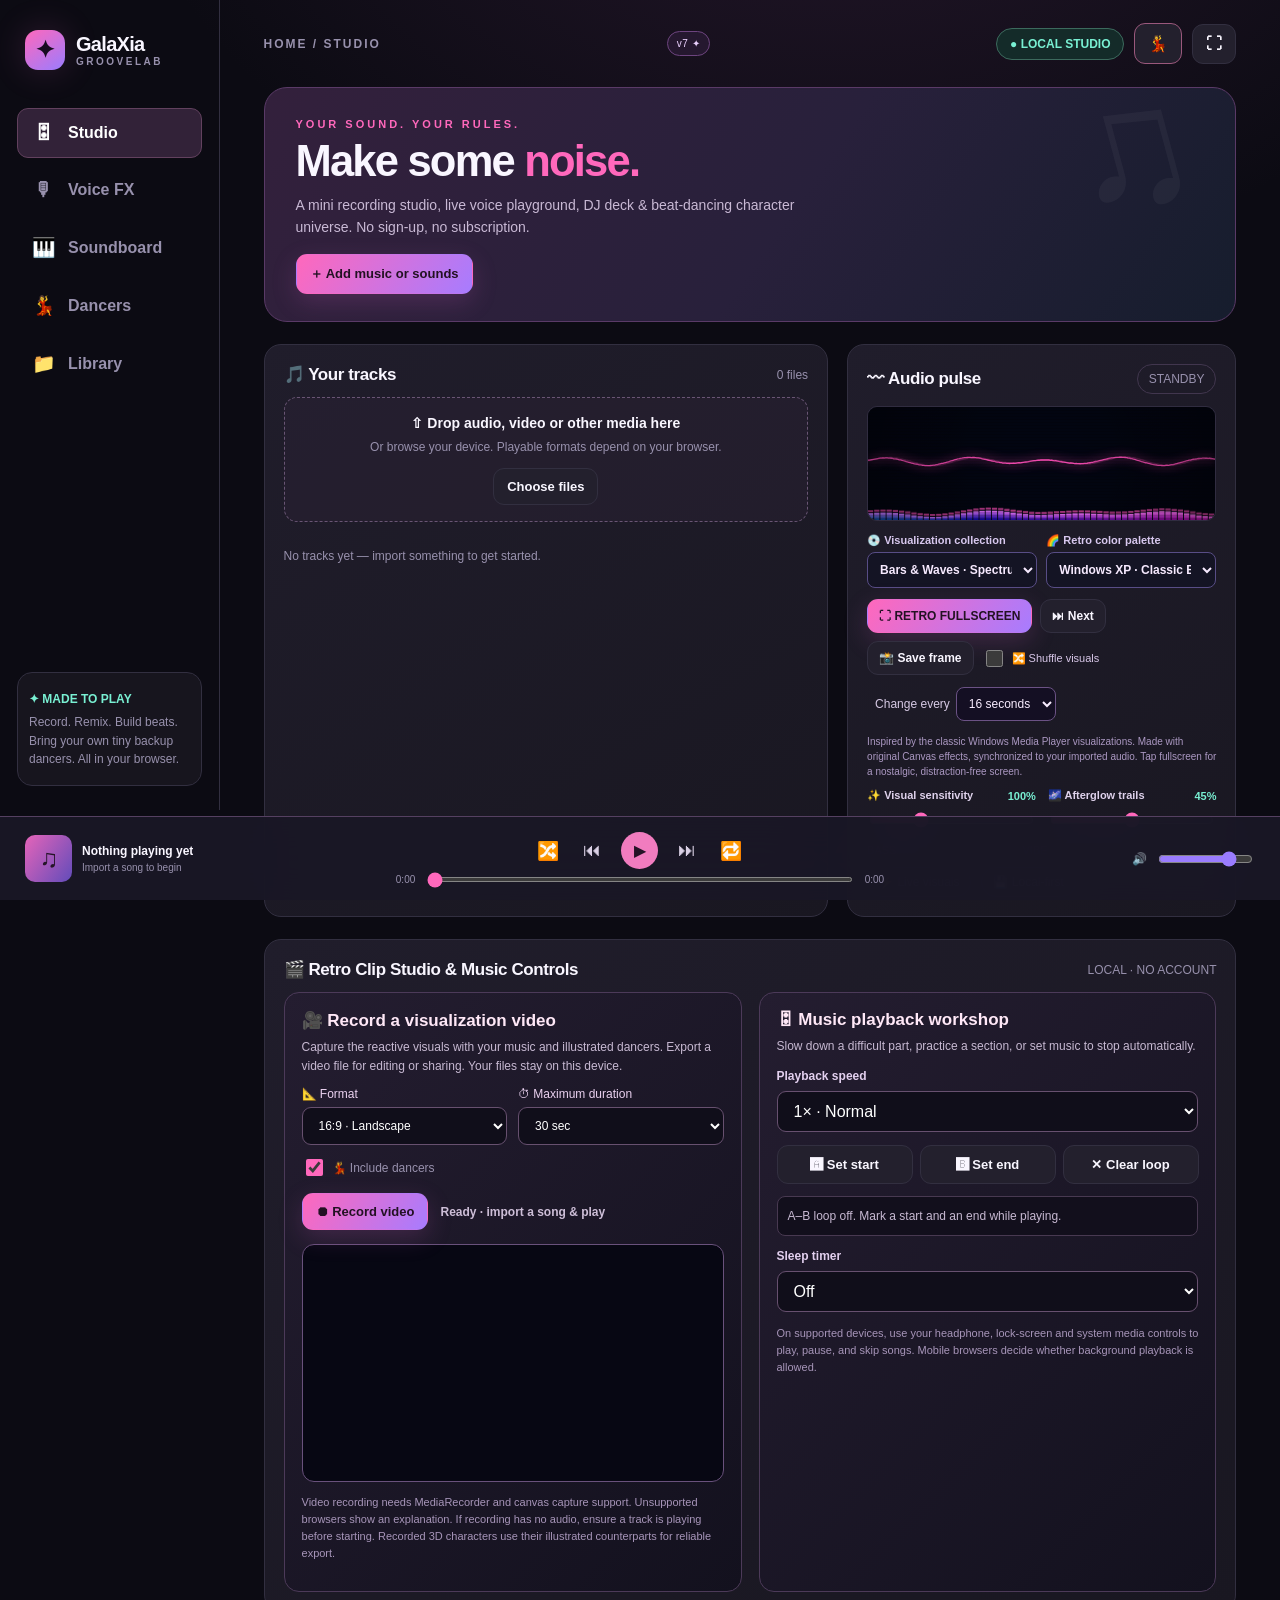
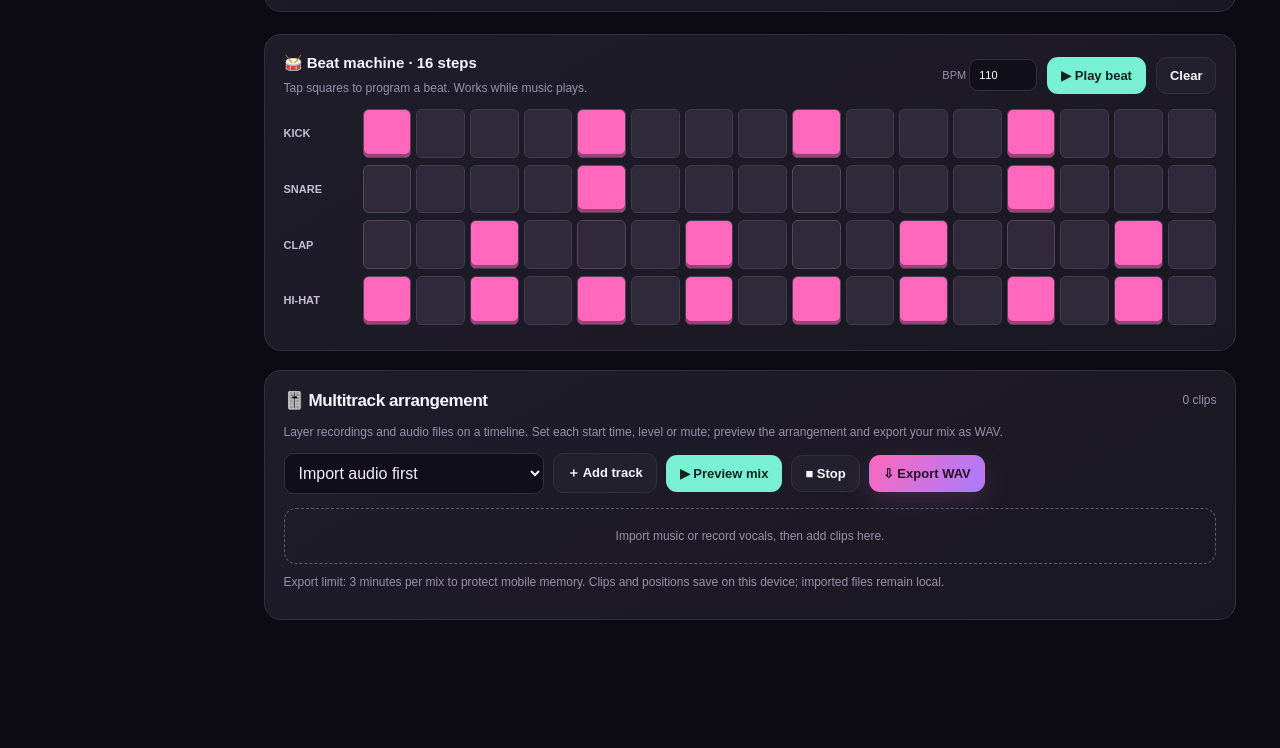
==== commit 7f2aafb9: "Fix dancer editor overlap and draw adult-proportioned fashion sprites" ====
--- a/index.html
+++ b/index.html
@@ -82,6 +82,34 @@
 .extras-disclaimer{font-size:11px!important;color:#a795b9!important;margin-top:12px!important}
 @media(max-width:920px){.v7-tools .extras-wrap{grid-template-columns:1fr}}
 @media(max-width:540px){.retro-enhancers{grid-template-columns:1fr}.extras-panel{padding:12px}.extras-actions{flex-wrap:wrap}.extras-inputs>label:not(.switch){min-width:115px}}
+
+/* Version 7 — contained dancer stage, fashion illustration proportions */
+#danceFloor.dance-floor{position:relative;isolation:isolate;min-height:350px;overflow:hidden;border:1px solid #755485;border-radius:16px;background:radial-gradient(ellipse at 50% 85%,#ad4c9360,transparent 60%),radial-gradient(ellipse at 50% 0,#51367f70,transparent 75%),linear-gradient(160deg,#151224,#24182c);margin:14px 0 19px;padding:0}
+.dance-floor:after{content:"";position:absolute;bottom:26px;left:9%;right:9%;height:1px;background:linear-gradient(90deg,transparent,#c176c3,transparent);pointer-events:none}
+.dance-floor-head{position:absolute;left:0;top:0;right:0;z-index:2;display:flex;justify-content:space-between;gap:10px;align-items:center;padding:11px 14px;color:#f7d8f7;background:linear-gradient(#21152dcc,transparent);font-size:10px;font-weight:900;letter-spacing:1px}
+.dance-floor-head small{font-size:10px;font-weight:500;letter-spacing:0;color:#b6a0c7}
+.dance-floor-empty{position:absolute;inset:0;display:grid;place-content:center;text-align:center;color:#c5add3;font-size:12px;line-height:1.7;pointer-events:none;padding:40px}
+.dance-floor.has-crew .dance-floor-empty{display:none}
+#floatingCrew{pointer-events:none}
+#floatingCrew.on-stage{position:absolute;inset:0;overflow:hidden;z-index:3}
+#floatingCrew.on-stage .avatar-float{position:absolute;z-index:4}
+.avatar-float{width:105px;height:220px;filter:drop-shadow(0 12px 12px #0008)}
+.avatar-float .avatar-sprite,.avatar-float canvas{width:100%;height:100%;pointer-events:none}
+.avatar-preview{min-height:330px}
+.avatar-preview svg.avatar-adult{width:178px;height:300px;filter:drop-shadow(0 10px 18px #0009)}
+.avatar-float .avatar-sprite .sprite-arm-left{transform-origin:56px 116px}
+.avatar-float .avatar-sprite .sprite-arm-right{transform-origin:104px 116px}
+.avatar-sprite.avatar-adult .sprite-leg-left{transform-origin:67px 174px}
+.avatar-sprite.avatar-adult .sprite-leg-right{transform-origin:94px 174px}
+.avatar-sprite.avatar-adult .sprite-shin-left{transform-origin:60px 244px}
+.avatar-sprite.avatar-adult .sprite-shin-right{transform-origin:98px 244px}
+.avatar-sprite.avatar-adult .sprite-head{transform-origin:81px 111px}
+.avatar-sprite.avatar-adult .sprite-torso{transform-origin:80px 176px}
+.avatar-sprite.avatar-adult .sprite-hair-back{transform-origin:81px 51px}
+.avatar-sprite.avatar-adult .sprite-forearm-left{transform-origin:45px 154px}
+.avatar-sprite.avatar-adult .sprite-forearm-right{transform-origin:115px 154px}
+.avatar-float .sprite-arm-left,.avatar-float .sprite-arm-right{animation:none!important}
+@media(max-width:700px){#danceFloor.dance-floor{min-height:300px}.avatar-float{width:86px;height:185px}.dance-floor-head{align-items:flex-start;flex-direction:column;gap:2px}.avatar-preview{min-height:310px}}
 </style></head><body>
 <div class="app"><aside class="sidebar"><div class="brand"><span class="brand-mark">✦</span><span>GalaXia<small>GROOVELAB</small></span></div><nav class="nav" aria-label="Studio sections"><button class="active" data-view="studio" title="Studio"><span>🎛</span><span class="nav-text">Studio</span></button><button data-view="voice" title="Voice FX"><span>🎙</span><span class="nav-text">Voice FX</span></button><button data-view="pads" title="Sampler"><span>🎹</span><span class="nav-text">Soundboard</span></button><button data-view="avatars" title="Characters"><span>💃</span><span class="nav-text">Dancers</span></button><button data-view="library" title="Library"><span>📁</span><span class="nav-text">Library</span></button></nav><div class="sidebar-bottom"><strong>✦ MADE TO PLAY</strong><p>Record. Remix. Build beats. Bring your own tiny backup dancers. All in your browser.</p></div></aside>
 <main class="main"><div class="top"><span class="breadcrumb" id="breadcrumb">HOME / STUDIO</span><span class="release-mark" title="Dance Lab + Retro Visualizer update">v7 ✦</span><div class="top-right"><span class="status" id="deviceStatus">● LOCAL STUDIO</span><button class="icon-btn crew-shortcut" id="crewQuick" title="Toggle dancers over the page" aria-label="Toggle dancers over the page" aria-pressed="true">💃</button><button class="icon-btn" id="fullscreen" title="Toggle fullscreen" aria-label="Toggle fullscreen">⛶</button></div></div>
@@ -99,6 +127,6 @@
 <script src="/visuals.js"></script>
 <script src="/rhythm.js"></script>
 <script src="/choreo.js"></script>
-<script src="/dancers3d.js"></script>
-<script src="/extras.js"></script>
+<script src="/dancers3d.js"></script><script src="/dancer-upgrade.js"></script>
+
 <script src="/core.js"></script><script>if('serviceWorker' in navigator && window.isSecureContext){window.addEventListener('load',()=>navigator.serviceWorker.register('/sw.js').catch(()=>{}));}</script></body></html>
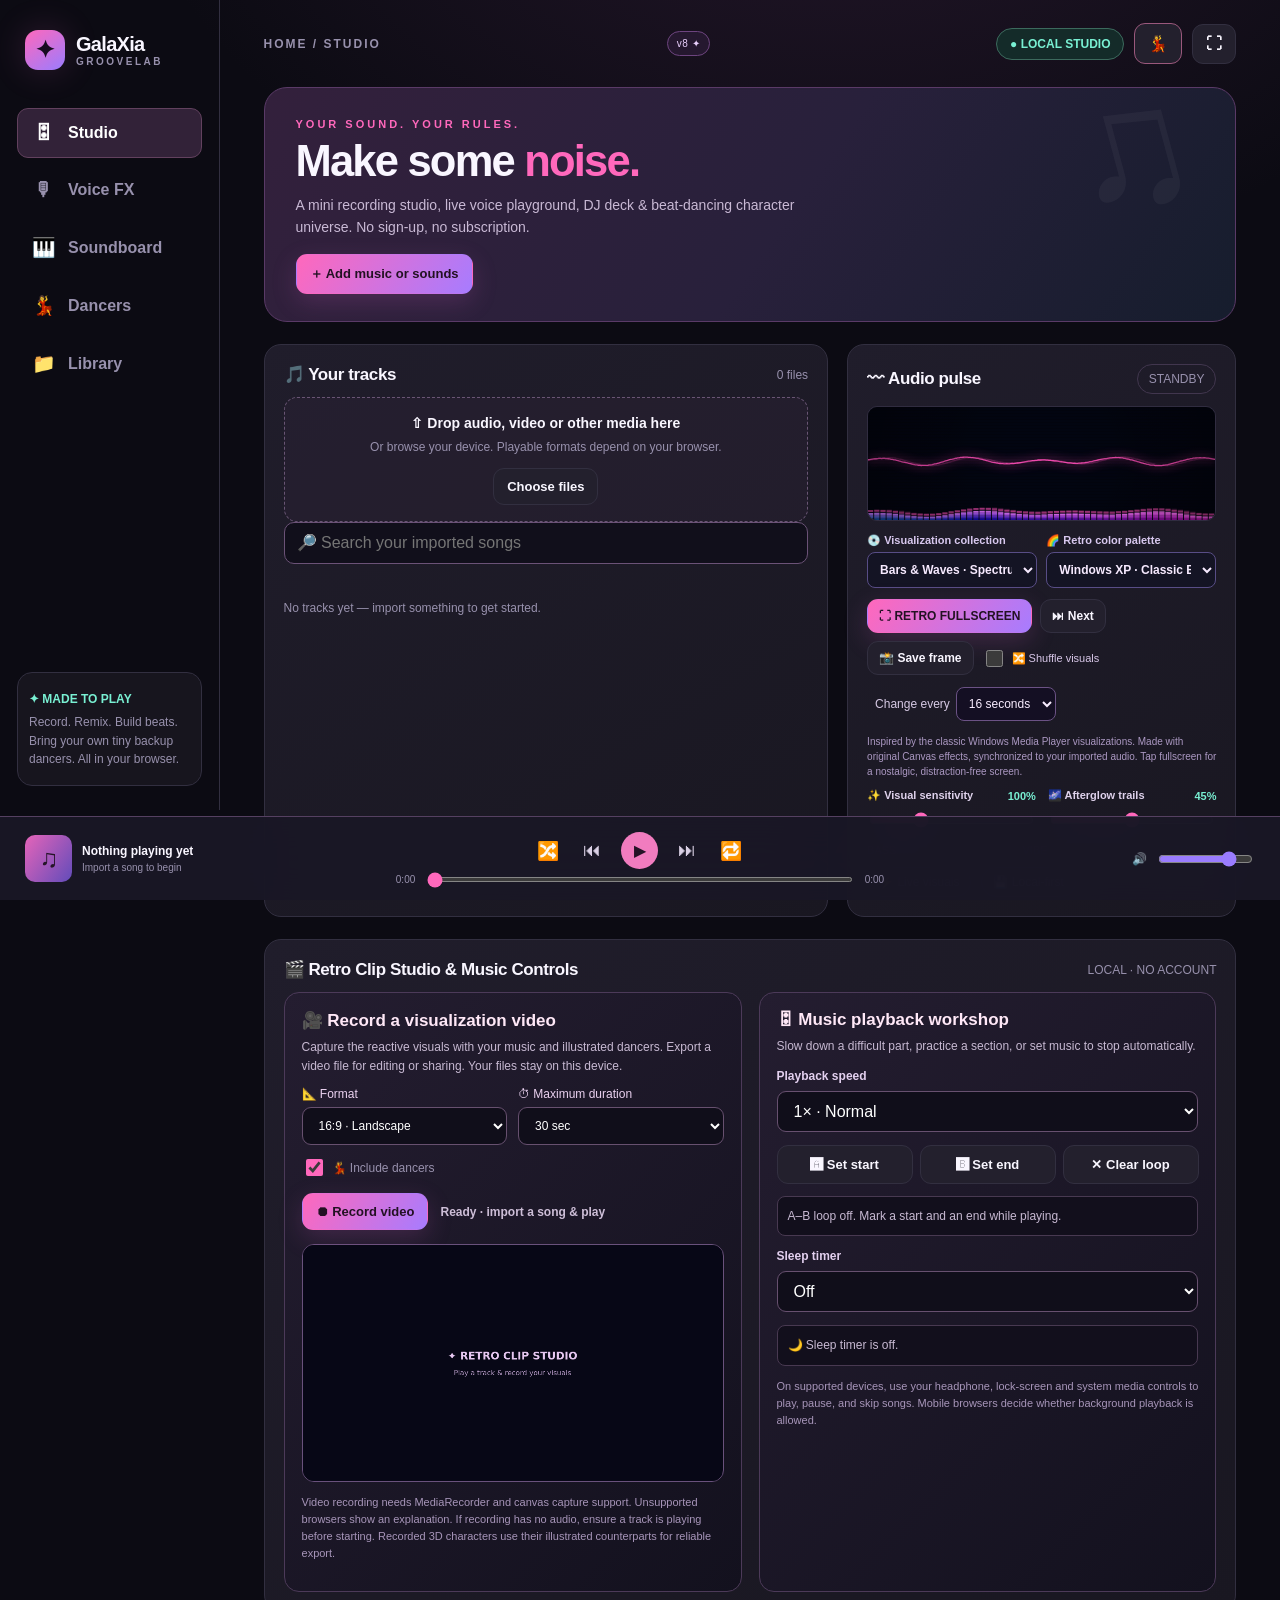
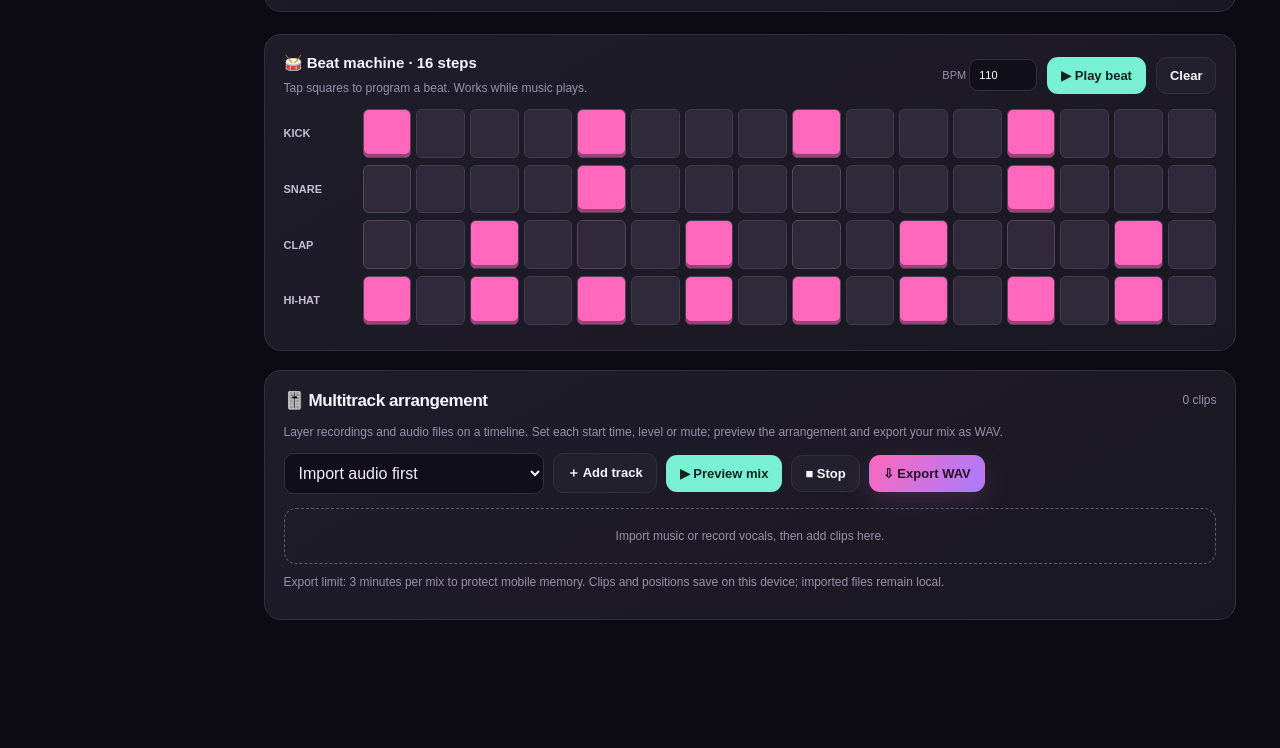
==== commit b78ed791: "v8: original-reference character sprites, clean rehearsal stage, customizable art and animated adult" ====
--- a/index.html
+++ b/index.html
@@ -83,22 +83,34 @@
 @media(max-width:920px){.v7-tools .extras-wrap{grid-template-columns:1fr}}
 @media(max-width:540px){.retro-enhancers{grid-template-columns:1fr}.extras-panel{padding:12px}.extras-actions{flex-wrap:wrap}.extras-inputs>label:not(.switch){min-width:115px}}
 
-/* Version 7 — contained dancer stage, fashion illustration proportions */
-#danceFloor.dance-floor{position:relative;isolation:isolate;min-height:350px;overflow:hidden;border:1px solid #755485;border-radius:16px;background:radial-gradient(ellipse at 50% 85%,#ad4c9360,transparent 60%),radial-gradient(ellipse at 50% 0,#51367f70,transparent 75%),linear-gradient(160deg,#151224,#24182c);margin:14px 0 19px;padding:0}
-.dance-floor:after{content:"";position:absolute;bottom:26px;left:9%;right:9%;height:1px;background:linear-gradient(90deg,transparent,#c176c3,transparent);pointer-events:none}
-.dance-floor-head{position:absolute;left:0;top:0;right:0;z-index:2;display:flex;justify-content:space-between;gap:10px;align-items:center;padding:11px 14px;color:#f7d8f7;background:linear-gradient(#21152dcc,transparent);font-size:10px;font-weight:900;letter-spacing:1px}
-.dance-floor-head small{font-size:10px;font-weight:500;letter-spacing:0;color:#b6a0c7}
-.dance-floor-empty{position:absolute;inset:0;display:grid;place-content:center;text-align:center;color:#c5add3;font-size:12px;line-height:1.7;pointer-events:none;padding:40px}
-.dance-floor.has-crew .dance-floor-empty{display:none}
-#floatingCrew{pointer-events:none}
-#floatingCrew.on-stage{position:absolute;inset:0;overflow:hidden;z-index:3}
-#floatingCrew.on-stage .avatar-float{position:absolute;z-index:4}
-.avatar-float{width:105px;height:220px;filter:drop-shadow(0 12px 12px #0008)}
-.avatar-float .avatar-sprite,.avatar-float canvas{width:100%;height:100%;pointer-events:none}
-.avatar-preview{min-height:330px}
-.avatar-preview svg.avatar-adult{width:178px;height:300px;filter:drop-shadow(0 10px 18px #0009)}
-.avatar-float .avatar-sprite .sprite-arm-left{transform-origin:56px 116px}
-.avatar-float .avatar-sprite .sprite-arm-right{transform-origin:104px 116px}
+/* v8: stage-separated high-fidelity character art, no UI-blocking sprites in character editor */
+body.editing-dancers:not(.allow-overlay-edit) #floatingCrew{visibility:hidden!important;pointer-events:none!important}
+#floatingCrew .avatar-float{contain:layout style}
+.avatar-art{display:block;max-width:100%;max-height:100%;width:100%;height:100%;object-fit:contain;object-position:center bottom;pointer-events:none;transform-origin:50% 56%;will-change:transform,filter;user-select:none}
+.avatar-float:has(>.avatar-art){width:clamp(86px,10vw,138px);height:clamp(144px,20vw,235px);display:flex;flex-direction:column-reverse;align-items:center;justify-content:end}
+.avatar-float .name-tag{flex:none;order:-1}
+.avatar-preview:has(.avatar-art){min-height:360px;background:radial-gradient(ellipse 60% 75% at 50% 50%,#55315d99 0%,#1b1729 82%)}
+.avatar-preview .avatar-art{width:auto;height:325px;max-width:95%;filter:drop-shadow(0 12px 18px #0009)}
+.art-image-tools{border:1px solid #64456e;padding:13px;border-radius:15px;background:#20182b;display:flex;flex-direction:column;gap:9px}
+.art-image-tools>select{width:100%;min-width:0;color:#fff;background:#14101e;border:1px solid #594363;border-radius:10px;padding:10px}
+.art-upload-actions{display:flex;gap:9px;flex-wrap:wrap;align-items:center}
+.art-upload-actions>.btn{font-size:12px;font-weight:750;padding:9px;cursor:pointer}
+.art-mode-note,.stage-caption{font-size:12px;line-height:1.5;color:#c5b8d1;margin:12px 0 14px}
+.stage-heading{margin-top:23px!important;margin-bottom:10px!important}
+.dance-stage{height:280px;position:relative;overflow:hidden;border:1px solid #765077;border-radius:16px;background:radial-gradient(ellipse at 50% 82%,#45263d 1%,#1a1527 62%,#0e1020 100%)}
+.dance-stage:before{content:"";position:absolute;inset:auto -15% 0;height:39%;background:linear-gradient(0deg,#c95a9f22,transparent);border-top:1px solid #ce70b255;transform:perspective(280px) rotateX(24deg);pointer-events:none}
+.dance-stage .stage-avatar{position:absolute!important;top:auto!important;bottom:9px!important;height:213px!important;width:94px!important;margin-left:-47px;z-index:3!important;cursor:pointer;opacity:1!important;pointer-events:auto!important;transform-origin:center bottom}
+.dance-stage .stage-avatar .avatar-art{height:100%;width:100%;object-fit:contain;object-position:center bottom}
+.dance-stage .stage-avatar .name-tag{font-size:10px;max-width:100%;background:#221127cf;position:absolute;bottom:-2px;left:50%;transform:translateX(-50%);white-space:nowrap;z-index:4;padding:3px 8px}
+.dance-stage .stage-avatar svg,.dance-stage .stage-avatar canvas{width:100%;height:100%;max-width:100%;max-height:100%}
+.dance-stage .stage-empty{position:absolute;inset:0;display:grid;place-items:center;margin:0;text-align:center;padding:25px;color:#b39fb9;font-size:13px}
+#floatingSize{max-width:250px;width:150px;accent-color:#ff68bc}#floatingSizeLabel{font-size:12px;color:#f3d0ec}.overlay-edit-toggle{padding:8px 4px;color:#e7c6db!important;font-size:12px}
+@media(max-width:700px){.dance-stage{height:225px}.dance-stage .stage-avatar{height:168px!important;width:69px!important;margin-left:-34px}.avatar-preview:has(.avatar-art){min-height:290px}.avatar-preview .avatar-art{height:268px}.avatar-float:has(>.avatar-art){width:89px;height:171px}.art-upload-actions .btn{font-size:11px}}
+
+/* Adult-proportioned vector rig loaded from the existing GrooveSprite module */
+.avatar-preview svg.avatar-adult{width:178px;height:310px;max-width:100%;filter:drop-shadow(0 10px 18px #0009)}
+.avatar-float .avatar-sprite.avatar-adult .sprite-arm-left{transform-origin:56px 116px}
+.avatar-float .avatar-sprite.avatar-adult .sprite-arm-right{transform-origin:104px 116px}
 .avatar-sprite.avatar-adult .sprite-leg-left{transform-origin:67px 174px}
 .avatar-sprite.avatar-adult .sprite-leg-right{transform-origin:94px 174px}
 .avatar-sprite.avatar-adult .sprite-shin-left{transform-origin:60px 244px}
@@ -108,18 +120,17 @@
 .avatar-sprite.avatar-adult .sprite-hair-back{transform-origin:81px 51px}
 .avatar-sprite.avatar-adult .sprite-forearm-left{transform-origin:45px 154px}
 .avatar-sprite.avatar-adult .sprite-forearm-right{transform-origin:115px 154px}
-.avatar-float .sprite-arm-left,.avatar-float .sprite-arm-right{animation:none!important}
-@media(max-width:700px){#danceFloor.dance-floor{min-height:300px}.avatar-float{width:86px;height:185px}.dance-floor-head{align-items:flex-start;flex-direction:column;gap:2px}.avatar-preview{min-height:310px}}
+@media(max-width:700px){.avatar-preview svg.avatar-adult{height:275px}}
 </style></head><body>
 <div class="app"><aside class="sidebar"><div class="brand"><span class="brand-mark">✦</span><span>GalaXia<small>GROOVELAB</small></span></div><nav class="nav" aria-label="Studio sections"><button class="active" data-view="studio" title="Studio"><span>🎛</span><span class="nav-text">Studio</span></button><button data-view="voice" title="Voice FX"><span>🎙</span><span class="nav-text">Voice FX</span></button><button data-view="pads" title="Sampler"><span>🎹</span><span class="nav-text">Soundboard</span></button><button data-view="avatars" title="Characters"><span>💃</span><span class="nav-text">Dancers</span></button><button data-view="library" title="Library"><span>📁</span><span class="nav-text">Library</span></button></nav><div class="sidebar-bottom"><strong>✦ MADE TO PLAY</strong><p>Record. Remix. Build beats. Bring your own tiny backup dancers. All in your browser.</p></div></aside>
-<main class="main"><div class="top"><span class="breadcrumb" id="breadcrumb">HOME / STUDIO</span><span class="release-mark" title="Dance Lab + Retro Visualizer update">v7 ✦</span><div class="top-right"><span class="status" id="deviceStatus">● LOCAL STUDIO</span><button class="icon-btn crew-shortcut" id="crewQuick" title="Toggle dancers over the page" aria-label="Toggle dancers over the page" aria-pressed="true">💃</button><button class="icon-btn" id="fullscreen" title="Toggle fullscreen" aria-label="Toggle fullscreen">⛶</button></div></div>
+<main class="main"><div class="top"><span class="breadcrumb" id="breadcrumb">HOME / STUDIO</span><span class="release-mark" title="Dance Lab + Retro Visualizer update">v8 ✦</span><div class="top-right"><span class="status" id="deviceStatus">● LOCAL STUDIO</span><button class="icon-btn crew-shortcut" id="crewQuick" title="Toggle dancers over the page" aria-label="Toggle dancers over the page" aria-pressed="true">💃</button><button class="icon-btn" id="fullscreen" title="Toggle fullscreen" aria-label="Toggle fullscreen">⛶</button></div></div>
 <section id="studio" class="view"><div class="hero"><div class="eyebrow">YOUR SOUND. YOUR RULES.</div><h1>Make some <span style="color:var(--pink)">noise.</span></h1><p>A mini recording studio, live voice playground, DJ deck & beat-dancing character universe. No sign-up, no subscription.</p><button class="btn primary" id="heroImport">＋ Add music or sounds</button></div><div class="split section"><div class="card"><div class="section-heading"><h2>🎵 Your tracks</h2><span class="hint" id="trackCount">0 files</span></div><div class="drop" id="dropzone"><b>⇧ Drop audio, video or other media here</b><p>Or browse your device. Playable formats depend on your browser.</p><button class="btn" id="browse">Choose files</button></div><div class="track-list" id="trackList"><p>No tracks yet — import something to get started.</p></div></div><div class="card"><div class="section-heading"><h2>〰 Audio pulse</h2><span class="pill" id="vizState">STANDBY</span></div><canvas id="visualizer" class="vis" aria-label="Live audio visualizer with eight retro styles"></canvas><div class="retro-controls"><label for="visualMode">💿 Visualization collection<select id="visualMode"><option value="bars">Bars & Waves · Spectrum</option><option value="alchemy">Alchemy · Liquid Orbs</option><option value="battery">Battery · Pulse Blocks</option><option value="ambience">Ambience · Dream Swirl</option><option value="starfield">Starfield · Space Warp</option><option value="plasma">Musical Colors · Plasma</option><option value="tunnel">Neon Tunnel · 2002</option><option value="ribbons">XP Ribbon Trails</option><option value="bloom">Electric Sunburst</option><option value="fountain">Spectrum Fountain</option><option value="matrix">Digital Rain</option><option value="scope">Oscilloscope · Waves</option></select></label><label for="visualPalette">🌈 Retro color palette<select id="visualPalette"><option value="classic">Windows XP · Classic Blue</option><option value="cotton">Cotton Candy · Pink</option><option value="fire">Firestorm · Orange</option><option value="ocean">Ocean Mist · Aqua</option><option value="neon">Y2K · Neon Club</option><option value="monochrome">Moonlight · Silver</option><option value="aero">Aero ice</option><option value="candy">Neon candy</option></select></label></div><div class="retro-actions"><button id="visualFullscreen" class="btn primary" type="button">⛶ RETRO FULLSCREEN</button><button id="visualNext" class="btn" type="button" title="Next visualization">⏭ Next</button><button class="btn" id="visualCapture" type="button" title="Save visualizer image">📸 Save frame</button><label class="switch"><input type="checkbox" id="visualRandom"> 🔀 Shuffle visuals</label><label class="retro-interval" for="visualInterval">Change every <select id="visualInterval"><option value="8000">8 seconds</option><option value="16000" selected>16 seconds</option><option value="30000">30 seconds</option><option value="60000">1 minute</option></select></label></div><div class="retro-theme-label">Inspired by the classic Windows Media Player visualizations. Made with original Canvas effects, synchronized to your imported audio. Tap fullscreen for a nostalgic, distraction-free screen.</div><div class="retro-enhancers"><label for="visualGain">✨ Visual sensitivity <output id="visualGainLabel">100%</output><input id="visualGain" type="range" min="25" max="280" value="100" step="5"></label><label for="visualTrails">🌌 Afterglow trails <output id="visualTrailsLabel">45%</output><input id="visualTrails" type="range" min="0" max="90" value="45" step="5"></label></div><div class="meter-label"><span>BASS</span><span>VIBE</span><span>TREBLE</span></div><div class="spacer"></div><div class="flex"><span class="pill">⚡ Live visuals</span><span class="pill">💾 Local-first</span></div></div></div><div class="section card v7-tools" id="creativeExtras"><div class="section-heading"><h2>🎬 Retro Clip Studio &amp; Music Controls</h2><span class="hint">LOCAL · NO ACCOUNT</span></div><div class="extras-wrap"><div class="extras-panel"><h3>🎥 Record a visualization video</h3><p>Capture the reactive visuals with your music and illustrated dancers. Export a video file for editing or sharing. Your files stay on this device.</p><div class="flex extras-inputs"><label>📐 Format<select id="clipFormat"><option value="wide">16:9 · Landscape</option><option value="tall">9:16 · Vertical</option></select></label><label>⏱ Maximum duration<select id="clipDuration"><option value="15">15 sec</option><option value="30" selected>30 sec</option><option value="60">60 sec</option></select></label><label class="switch"><input type="checkbox" id="clipDancers" checked> 💃 Include dancers</label></div><div class="flex extras-actions"><button class="btn primary" id="clipRecord" type="button">⏺ Record video</button><span class="clip-indicator" id="clipStatus" role="status" aria-live="polite">Ready · import a song &amp; play</span></div><canvas id="clipCanvas" width="960" height="540" aria-label="Retro music clip live preview"></canvas><div id="clipResult" class="clip-result" hidden><strong>🎞️ Your video is ready</strong><a id="clipDownload" class="btn mint" download>⬇ Save clip</a><button id="clipShare" class="btn" type="button" hidden>↗ Share</button><small>Also saved in your local Library (when browser storage allows).</small></div><p class="extras-disclaimer">Video recording needs MediaRecorder and canvas capture support. Unsupported browsers show an explanation. If recording has no audio, ensure a track is playing before starting. Recorded 3D characters use their illustrated counterparts for reliable export.</p></div><div class="extras-panel"><h3>🎛 Music playback workshop</h3><p>Slow down a difficult part, practice a section, or set music to stop automatically.</p><div class="extras-control"><label for="playbackRate">Playback speed</label><select id="playbackRate"><option value="0.75">0.75× · Slow</option><option value="1" selected>1× · Normal</option><option value="1.25">1.25× · Quick</option><option value="1.5">1.5× · Fast</option></select></div><div class="flex loop-buttons"><button class="btn" id="loopSetA" type="button">🅰 Set start</button><button class="btn" id="loopSetB" type="button">🅱 Set end</button><button class="btn" id="loopClear" type="button">✕ Clear loop</button></div><p class="loop-status" id="loopStatus" aria-live="polite">A–B loop off. Mark a start and an end while playing.</p><div class="extras-control"><label for="sleepTimer">Sleep timer</label><select id="sleepTimer"><option value="0">Off</option><option value="15">15 minutes</option><option value="30">30 minutes</option><option value="60">60 minutes</option></select></div><p class="extras-disclaimer">On supported devices, use your headphone, lock-screen and system media controls to play, pause, and skip songs. Mobile browsers decide whether background playback is allowed.</p></div></div></div>
 <div class="section card"><div class="seq-controls"><div><h3>🥁 Beat machine · 16 steps</h3><p style="margin:4px 0 0">Tap squares to program a beat. Works while music plays.</p></div><div class="flex"><label class="small muted">BPM <input id="bpm" class="bpm" type="number" min="50" max="210" value="110"></label><button class="btn mint" id="beatToggle">▶ Play beat</button><button class="btn" id="clearBeat">Clear</button></div></div><div class="seq-scroll"><div id="sequencer" class="seq"></div></div></div>
 <div class="section card arrange-panel" id="arrangePanel"><div class="section-heading"><h2>🎚️ Multitrack arrangement</h2><span class="hint" id="arrCount">0 clips</span></div><p class="arrange-headnote">Layer recordings and audio files on a timeline. Set each start time, level or mute; preview the arrangement and export your mix as WAV.</p><div class="arrange-toolbar"><select id="arrSource" aria-label="Choose an audio file"><option value="">Import audio first</option></select><button class="btn" id="arrAdd">＋ Add track</button><button class="btn mint" id="arrPlay">▶ Preview mix</button><button class="btn" id="arrStop">■ Stop</button><button class="btn primary" id="arrExport">⇩ Export WAV</button></div><div class="arrange-tracks" id="arrTracks"><div class="arrange-empty">Import music or record vocals, then add clips here.</div></div><p class="arrange-headnote">Export limit: 3 minutes per mix to protect mobile memory. Clips and positions save on this device; imported files remain local.</p></div>
 </section>
 <section id="voice" class="view hidden-section"><div class="hero"><div class="eyebrow">THE MIC IS YOURS</div><h1>Voice <span style="color:var(--pink)">alchemy.</span></h1><p>Pick a voice effect, hear it live through headphones, then record your transformed voice.</p></div><div class="section voice-grid"><div class="card"><div class="section-heading"><h2>🎭 Voice presets</h2><span class="hint">Select an effect</span></div><div class="fx-cards" id="fxGrid"></div></div><div class="card"><h3>🎙 Microphone booth</h3><p>Allow microphone access to start. Headphones are strongly recommended when monitoring live audio.</p><div class="flex"><button class="btn primary" id="micToggle">Enable mic</button><label class="switch"><input type="checkbox" id="monitor"> Hear myself live</label></div><div class="spacer"></div><div class="slider-label"><span>Effect strength</span><span id="fxAmtText">65%</span></div><input class="slider" id="fxAmt" type="range" min="0" max="100" value="65"><div class="slider-label"><span>Input level</span><span id="micLevelText">100%</span></div><input class="slider" id="micLevel" type="range" min="0" max="160" value="100"><div class="spacer"></div><div class="flex"><button class="btn" id="recordToggle">⏺ Start recording</button><span id="recordStatus" class="record-light">● NOT RECORDING</span></div><p class="small">Recordings are added to Library and can be downloaded. Live monitoring may have latency depending on your device.</p></div></div><div class="section help">Effects run locally with Web Audio. Deep, chipmunk & alien use a pitch-shifting AudioWorklet when your browser supports it; unsupported devices fall back to tonal effects. Live sound is not transmitted to a server.</div></section>
 <section id="pads" class="view hidden-section"><div class="hero"><div class="eyebrow">MASH BUTTONS. MAKE MAYHEM.</div><h1>Your own <span style="color:var(--pink)">soundboard.</span></h1><p>Trigger original drum sounds & synth stabs. Replace pads with recordings or samples from your device.</p></div><div class="section card"><div class="section-heading"><h2>🎹 Live sample pads</h2><span class="hint">Keyboard shortcuts 1–8</span></div><div id="padGrid" class="pad-grid"></div><div class="spacer"></div><div class="flex space"><span class="small muted">Tap a pad to play • choose an assigned sample to customize it</span><button class="btn" id="resetPads">Reset defaults</button></div></div></section>
-<section id="avatars" class="view hidden-section"><div class="hero"><div class="eyebrow">THE PARTY HAS PERSONALITY</div><h1>Meet your <span style="color:var(--pink)">dancers.</span></h1><p>Choose illustrated 2D sprites or real procedural 3D dancers, customize their style, and swap views instantly. They'll appear when music plays, dance to your beat & disappear after playback stops. Drag them anywhere in the window.</p></div><div class="section split"><div class="card"><div class="section-heading"><h2>🧬 Character creator</h2><span class="hint">Up to 4 dancers</span></div><div class="avatar-form"><div class="form-group wide"><label for="renderMode">🌟 Dancer appearance — switch anytime</label><select id="renderMode"><option value="2d">🎨 2D — illustrated character</option><option value="3d">💎 3D — interactive dimensional model</option></select></div><div class="form-group wide"><label for="avatarPreset">✨ Character inspiration</label><select id="avatarPreset"><option value="kat">Katarina — moonlit gothic</option><option value="alice">Alice — rockstar goth</option><option value="angelus">Angelus — midnight leather</option><option value="spike">Spike — punk vampire</option><option value="nova">Nova — lavender club</option><option value="pinkstar">Pinkstar — Y2K glam goth</option><option value="raven">Raven — gothic queen</option><option value="crimson">Crimson — red fairytale</option><option value="punk">Punk Riot — pink rocker</option><option value="darkprince">Dark Prince — midnight royalty</option><option value="midnight">Midnight Siren — blue-black glam</option><option value="academy">Goth Academy — burgundy plaid</option><option value="starlight">Starlight — silver-haired celestial</option><option value="custom">Custom creation</option></select></div><div class="form-group wide"><label for="avatarName">Name</label><input id="avatarName" type="text" value="Nova" maxlength="18"></div><div class="form-group"><label>Hair style</label><select id="hairStyle"><option value="waves">Long waves</option><option value="fringe">Goth fringe</option><option value="bob">Chic bob</option><option value="mohawk">Mohawk</option><option value="bun">Space buns</option><option value="long">Extra-long layers</option></select></div><div class="form-group"><label>Dance style</label><select id="danceStyle"><option value="bounce">Bounce</option><option value="sway">Sway</option><option value="wild">Wild</option><option value="goth">Goth / darkwave</option><option value="shuffle">Shuffle</option><option value="hiphop">Hip-hop</option><option value="club">Club</option><option value="popstar">Popstar / Feminine</option><option value="sultry">Dark / Sultry Goth</option><option value="headbang">Rockstar Headbang</option><option value="rave">Rave / EDM</option><option value="moonwalk">Moonwalk</option><option value="disco">Disco Point</option><option value="vogue">Vogue Poses</option><option value="bodyroll">Body Roll</option><option value="salsa">Salsa Steps</option><option value="robot">Robot Pop</option><option value="y2k">Y2K Groove</option></select></div><div class="form-group"><label>Skin tone</label><input id="skinColor" type="color" value="#f3c9b4"></div><div class="form-group"><label>Hair color</label><input id="hairColor" type="color" value="#eff0ff"></div><div class="form-group"><label for="eyeColor">Eye color</label><input type="color" id="eyeColor" value="#87cafa"></div><div class="form-group"><label for="outfitStyle">Outfit</label><select id="outfitStyle"><option value="corset">Corset + mini</option><option value="leather">Long leather coat</option><option value="street">Alt streetwear</option><option value="royal">Dark fairytale</option><option value="pinkpop">Neon pink Y2K</option><option value="punkplaid">Punk plaid & fishnet</option><option value="raven">Raven queen gown</option><option value="crimson">Crimson royal gown</option></select></div><div class="form-group"><label for="buildStyle">Silhouette</label><select id="buildStyle"><option value="petite">Petite</option><option value="regular">Classic</option><option value="tall">Tall</option></select></div><div class="form-group"><label class="switch"><input type="checkbox" id="hairStreaks" checked> Black hair streaks</label></div><div class="form-group"><label for="avatarAccessory">Accessories</label><select id="avatarAccessory"><option value="choker">Goth choker + jewel</option><option value="wings">Black raven wings</option><option value="crown">Dark royal crown</option><option value="headphones">DJ headphones</option><option value="none">No accessories</option></select></div><div class="form-group"><label>Top color</label><input id="topColor" type="color" value="#ca5ead"></div><div class="form-group"><label>Pants color</label><input id="pantsColor" type="color" value="#313049"></div></div><div class="spacer"></div><div class="flex"><button class="btn" id="swapViews" type="button">⇄ Switch 2D / 3D</button><button class="btn primary" id="addAvatar">＋ Add dancer</button><button class="btn" id="saveAvatar" type="button" disabled>✓ Save selected</button><button class="btn" id="cancelAvatarEdit" type="button" hidden>Cancel edit</button><button class="btn" id="pip">↗ Float outside this page</button></div><div class="dance-lab-tools"><button class="btn mint" id="danceDemo" type="button" aria-pressed="false">▶ Silent dance preview</button><button class="btn" id="newChoreo" type="button">🎲 New moves now</button><span id="danceNow" class="dance-now" aria-live="off">Create a dancer to start.</span></div><div class="crew-options"><label class="switch"><input id="randomDance" type="checkbox" checked> 🎲 Random dance (beat synced)</label><label class="switch"><input id="beatSyncDance" type="checkbox" checked> 🥁 Beat sync</label><label for="danceEnergy">Dance intensity</label><input id="danceEnergy" class="slider" type="range" min="20" max="180" value="100"><div class="dance-control-grid"><div class="dance-control"><label for="rhythmMode">🎼 Rhythm tracking</label><select id="rhythmMode"><option value="auto">Auto — listen to the music</option><option value="lock">BPM lock — exact tempo</option></select></div><div class="dance-control"><label for="danceBpm">🎚️ Dance tempo (BPM)</label><input id="danceBpm" type="number" min="50" max="210" value="110" inputmode="numeric"></div><div class="dance-control"><label for="moveHold">🎲 Change move after</label><select id="moveHold"><option value="4" selected>4 beats (1 bar)</option><option value="8">8 beats (2 bars)</option><option value="16">16 beats (4 bars)</option></select></div><div class="dance-control"><label for="onsetSensitivity">🎤 Beat sensitivity</label><input id="onsetSensitivity" type="range" min="20" max="90" value="55"></div></div><div class="rhythm-dashboard" aria-live="off"><span id="beatLamp" class="beat-lamp" aria-hidden="true"></span><strong id="rhythmStatus">Ready to dance</strong><span id="rhythmTempo">AUTO · -- BPM</span><button id="tapTempo" type="button" class="btn small">👆 Tap tempo</button></div><p class="crew-hint">For imported music, Auto responds to detected transients. For exact choreography, switch to BPM lock, enter the song tempo or tap the beat. The studio beat machine also drives dancers directly.</p><label for="crewVisibility">Dancers over this page</label><select id="crewVisibility"><option value="auto">Only while music plays</option><option value="always">Keep on screen</option><option value="off">Hide dancers</option></select></div><p class="crew-hint">In Dance Preview, characters animate silently at the chosen BPM so you can test every move before loading music. Tap Edit beside a saved dancer, make changes, then Save selected. For a fresh routine tap New moves now.</p><p class="crew-hint">The 2D and 3D modes use the same saved characters. 3D is rendered with WebGL on your device, without cloud processing or a paid account. Your custom characters overlap the entire GrooveLab page. Drag them anywhere, on mobile too. On desktop Chrome, use Pop-out for a floating illustrated mini-window; full 3D remains inside GrooveLab. On iPhone, the Pop-out button offers a video Picture-in-Picture fallback when supported; it is a loop of Nova, not your customized character.</p><div id="pocketPreview" class="pocket-demo" hidden><video id="pocketVideo" playsinline webkit-playsinline preload="metadata" loop controls poster="/nova.png" src="/pocket-nova.mp4" aria-label="Nova dancing Picture-in-Picture video"></video><div><strong>📺 Pocket Dancer — mobile preview</strong><p>Play the clip, then use the video’s Picture-in-Picture button to try floating over other apps. iOS decides if this works and where it sits. Keep GrooveLab open for beat-sync inside the page.</p><button class="btn" id="openVideoPiP" type="button">↗ Enter video Picture-in-Picture</button></div></div></div><div class="card"><div class="section-heading"><h2>👀 Your character</h2><span class="hint" id="previewModeHint">2D · Live preview</span></div><div id="avatarPreview" class="avatar-preview"></div><div class="spacer"></div><div class="section-heading"><h2>Dance crew</h2><span class="hint" id="avatarCount">0/4</span></div><div id="crewList" class="library-list"></div></div></div></section>
+<section id="avatars" class="view hidden-section"><div class="hero"><div class="eyebrow">THE PARTY HAS PERSONALITY</div><h1>Meet your <span style="color:var(--pink)">dancers.</span></h1><p>Choose detailed Art Sprites, rigged 2D dancers or experimental low-poly 3D. Customize their look and switch anytime. They'll appear when music plays, dance to your beat & disappear after playback stops. Drag them anywhere in the window.</p></div><div class="section split"><div class="card"><div class="section-heading"><h2>🧬 Character creator</h2><span class="hint">Up to 4 dancers</span></div><div class="avatar-form"><div class="form-group wide"><label for="renderMode">🌟 Dancer appearance — switch anytime</label><select id="renderMode"><option value="art">✨ Art sprites — detailed character cutouts</option><option value="2d">🦴 Rigged 2D — animated limbs</option><option value="3d">💎 Low-poly 3D — experimental</option></select></div><div class="form-group wide"><label for="avatarPreset">✨ Character inspiration</label><select id="avatarPreset"><option value="kat">Katarina — moonlit gothic</option><option value="alice">Alice — rockstar goth</option><option value="angelus">Angelus — midnight leather</option><option value="spike">Spike — punk vampire</option><option value="nova">Nova — lavender club</option><option value="pinkstar">Pinkstar — Y2K glam goth</option><option value="raven">Raven — gothic queen</option><option value="crimson">Crimson — red fairytale</option><option value="punk">Punk Riot — pink rocker</option><option value="darkprince">Dark Prince — midnight royalty</option><option value="midnight">Midnight Siren — blue-black glam</option><option value="academy">Goth Academy — burgundy plaid</option><option value="starlight">Starlight — silver-haired celestial</option><option value="custom">Custom creation</option></select></div><div class="form-group wide"><label for="avatarName">Name</label><input id="avatarName" type="text" value="Nova" maxlength="18"></div><div class="form-group wide art-image-tools"><label for="artRef">🖼️ Artwork for Art Sprite mode</label><select id="artRef"><option value="kat">Katarina · white-hair goth</option><option value="pinkstar">Pinkstar · pastel anime</option><option value="midnight">Midnight · black-haired glam</option><option value="academy">Academy · burgundy plaid</option><option value="angelus">Angelus · Victorian dark suit</option><option value="darkprince">Dark Prince · black coat</option><option value="spike">Spike · illustrated rocker</option><option value="raven">Raven Queen · flowing gown</option><option value="crimson">Crimson · royal red</option><option value="punk">Punk · leather jacket</option></select><div class="art-upload-actions"><label class="btn" for="artUpload">⇧ Use my own character image</label><input type="file" id="artUpload" accept="image/png,image/jpeg,image/webp" hidden><button type="button" class="btn" id="clearArt">Reset artwork</button></div><span class="hint">Transparent PNG/WebP works best. Custom artwork stays on this device.</span></div><div class="form-group"><label>Hair style</label><select id="hairStyle"><option value="waves">Long waves</option><option value="fringe">Goth fringe</option><option value="bob">Chic bob</option><option value="mohawk">Mohawk</option><option value="bun">Space buns</option><option value="long">Extra-long layers</option></select></div><div class="form-group"><label>Dance style</label><select id="danceStyle"><option value="bounce">Bounce</option><option value="sway">Sway</option><option value="wild">Wild</option><option value="goth">Goth / darkwave</option><option value="shuffle">Shuffle</option><option value="hiphop">Hip-hop</option><option value="club">Club</option><option value="popstar">Popstar / Feminine</option><option value="sultry">Dark / Sultry Goth</option><option value="headbang">Rockstar Headbang</option><option value="rave">Rave / EDM</option><option value="moonwalk">Moonwalk</option><option value="disco">Disco Point</option><option value="vogue">Vogue Poses</option><option value="bodyroll">Body Roll</option><option value="salsa">Salsa Steps</option><option value="robot">Robot Pop</option><option value="y2k">Y2K Groove</option></select></div><div class="form-group"><label>Skin tone</label><input id="skinColor" type="color" value="#f3c9b4"></div><div class="form-group"><label>Hair color</label><input id="hairColor" type="color" value="#eff0ff"></div><div class="form-group"><label for="eyeColor">Eye color</label><input type="color" id="eyeColor" value="#87cafa"></div><div class="form-group"><label for="outfitStyle">Outfit</label><select id="outfitStyle"><option value="corset">Corset + mini</option><option value="leather">Long leather coat</option><option value="street">Alt streetwear</option><option value="royal">Dark fairytale</option><option value="pinkpop">Neon pink Y2K</option><option value="punkplaid">Punk plaid & fishnet</option><option value="raven">Raven queen gown</option><option value="crimson">Crimson royal gown</option></select></div><div class="form-group"><label for="buildStyle">Silhouette</label><select id="buildStyle"><option value="petite">Petite</option><option value="regular">Classic</option><option value="tall">Tall</option></select></div><div class="form-group"><label class="switch"><input type="checkbox" id="hairStreaks" checked> Black hair streaks</label></div><div class="form-group"><label for="avatarAccessory">Accessories</label><select id="avatarAccessory"><option value="choker">Goth choker + jewel</option><option value="wings">Black raven wings</option><option value="crown">Dark royal crown</option><option value="headphones">DJ headphones</option><option value="none">No accessories</option></select></div><div class="form-group"><label>Top color</label><input id="topColor" type="color" value="#ca5ead"></div><div class="form-group"><label>Pants color</label><input id="pantsColor" type="color" value="#313049"></div></div><div class="spacer"></div><div class="flex"><button class="btn" id="swapViews" type="button">⇄ Cycle Art / 2D / 3D</button><button class="btn primary" id="addAvatar">＋ Add dancer</button><button class="btn" id="saveAvatar" type="button" disabled>✓ Save selected</button><button class="btn" id="cancelAvatarEdit" type="button" hidden>Cancel edit</button><button class="btn" id="pip">↗ Float outside this page</button></div><div class="dance-lab-tools"><button class="btn mint" id="danceDemo" type="button" aria-pressed="false">▶ Silent dance preview</button><button class="btn" id="newChoreo" type="button">🎲 New moves now</button><span id="danceNow" class="dance-now" aria-live="off">Create a dancer to start.</span></div><div class="crew-options"><label class="switch"><input id="randomDance" type="checkbox" checked> 🎲 Random dance (beat synced)</label><label class="switch"><input id="beatSyncDance" type="checkbox" checked> 🥁 Beat sync</label><label for="danceEnergy">Dance intensity</label><input id="danceEnergy" class="slider" type="range" min="20" max="180" value="100"><div class="dance-control-grid"><div class="dance-control"><label for="rhythmMode">🎼 Rhythm tracking</label><select id="rhythmMode"><option value="auto">Auto — listen to the music</option><option value="lock">BPM lock — exact tempo</option></select></div><div class="dance-control"><label for="danceBpm">🎚️ Dance tempo (BPM)</label><input id="danceBpm" type="number" min="50" max="210" value="110" inputmode="numeric"></div><div class="dance-control"><label for="moveHold">🎲 Change move after</label><select id="moveHold"><option value="4" selected>4 beats (1 bar)</option><option value="8">8 beats (2 bars)</option><option value="16">16 beats (4 bars)</option></select></div><div class="dance-control"><label for="onsetSensitivity">🎤 Beat sensitivity</label><input id="onsetSensitivity" type="range" min="20" max="90" value="55"></div></div><div class="rhythm-dashboard" aria-live="off"><span id="beatLamp" class="beat-lamp" aria-hidden="true"></span><strong id="rhythmStatus">Ready to dance</strong><span id="rhythmTempo">AUTO · -- BPM</span><button id="tapTempo" type="button" class="btn small">👆 Tap tempo</button></div><p class="crew-hint">For imported music, Auto responds to detected transients. For exact choreography, switch to BPM lock, enter the song tempo or tap the beat. The studio beat machine also drives dancers directly.</p><label class="switch overlay-edit-toggle"><input type="checkbox" id="showOverlayHere">Show floating dancers while editing (covers controls)</label><label for="floatingSize">Floating dancer size</label><input id="floatingSize" type="range" min="45" max="160" step="5" value="90" aria-label="Floating dancer size"><output id="floatingSizeLabel" for="floatingSize">90%</output><label for="crewVisibility">Dancers over this page</label><select id="crewVisibility"><option value="auto">Only while music plays</option><option value="always">Keep on screen</option><option value="off">Hide dancers</option></select></div><p class="crew-hint">In Dance Preview, characters animate silently at the chosen BPM so you can test every move before loading music. Tap Edit beside a saved dancer, make changes, then Save selected. For a fresh routine tap New moves now.</p><p class="crew-hint">Artwork and rigged 2D modes are distinct: artwork preserves visual detail while rigged mode animates separate limbs. 3D is a low-poly experiment. Floating dancers appear over other GrooveLab sections, but are docked to this rehearsal stage while editing so controls stay usable. Drag floating dancers anywhere on mobile or desktop. On desktop Chrome, use Pop-out for a floating illustrated mini-window; full 3D remains inside GrooveLab. On iPhone, the Pop-out button offers a video Picture-in-Picture fallback when supported; it is a loop of Nova, not your customized character.</p><div id="pocketPreview" class="pocket-demo" hidden><video id="pocketVideo" playsinline webkit-playsinline preload="metadata" loop controls poster="/nova.png" src="/pocket-nova.mp4" aria-label="Nova dancing Picture-in-Picture video"></video><div><strong>📺 Pocket Dancer — mobile preview</strong><p>Play the clip, then use the video’s Picture-in-Picture button to try floating over other apps. iOS decides if this works and where it sits. Keep GrooveLab open for beat-sync inside the page.</p><button class="btn" id="openVideoPiP" type="button">↗ Enter video Picture-in-Picture</button></div></div></div><div class="card"><div class="section-heading"><h2>👀 Your character</h2><span class="hint" id="previewModeHint">2D · Live preview</span></div><div id="avatarPreview" class="avatar-preview"></div><p class="art-mode-note" id="artModeNote" hidden>Art sprites retain the detailed appearance of the original illustration and sway to the music. For independent arm and leg choreography, choose <b>Rigged 2D</b>. Low-poly 3D is experimental.</p><div class="section-heading stage-heading"><h2>🎭 Rehearsal stage</h2><span class="hint">Characters stay here while you edit</span></div><div id="danceStage" class="dance-stage" aria-label="Rehearsal stage of your saved dancers"></div><p class="stage-caption">Tap any dancer to edit. Dance Preview animates this stage without covering your controls.</p><div class="spacer"></div><div class="section-heading"><h2>Dance crew</h2><span class="hint" id="avatarCount">0/4</span></div><div id="crewList" class="library-list"></div></div></div></section>
 <section id="library" class="view hidden-section"><div class="hero"><div class="eyebrow">THE GOOD STUFF</div><h1>Your <span style="color:var(--pink)">library.</span></h1><p>Music, videos, audio recordings & any file you want to keep. Files are saved in this browser when storage permits.</p><button class="btn primary" id="libraryImport">＋ Import files</button></div><div class="section card"><div class="section-heading"><h2>📂 Stored media</h2><span class="hint" id="libraryCount">0 files</span></div><div class="library-list" id="libraryList"></div></div></section>
 </main></div>
 <div class="visual-stage" id="visualStage" hidden role="dialog" aria-modal="true" aria-label="Retro fullscreen music visualizations"><div class="retro-titlebar"><div><strong>♫ GalaXia Media Player</strong><small>RETRO VISUALS · 2000s EDITION</small></div><span class="retro-badge">✦ NOW PLAYING</span><button id="visualClose" type="button" class="retro-close" aria-label="Exit visualizer fullscreen">✕</button></div><canvas id="visualStageCanvas" aria-label="Expanded reactive visualization"></canvas><div class="retro-playbar"><button id="retroPlay" type="button" title="Play/pause">▶ / ❚❚</button><button id="retroPrev" type="button" title="Previous preset">◀</button><button id="retroNext" type="button" title="Next preset">▶</button><button class="btn" id="retroCapture" type="button" title="Save visualizer image">📸 Snapshot</button><select id="retroMode" aria-label="Full-screen visualization mode"><option value="bars">Bars & Waves</option><option value="alchemy">Alchemy Orbs</option><option value="battery">Battery Pulse</option><option value="ambience">Ambience Swirl</option><option value="starfield">Starfield</option><option value="plasma">Musical Colors</option><option value="tunnel">Neon Tunnel</option><option value="ribbons">XP Ribbon Trails</option><option value="bloom">Electric Sunburst</option><option value="fountain">Spectrum Fountain</option><option value="matrix">Digital Rain</option><option value="scope">Oscilloscope</option></select><span class="retro-track-title" id="retroSong">♫ Your music, your universe</span></div></div>
@@ -127,6 +138,7 @@
 <script src="/visuals.js"></script>
 <script src="/rhythm.js"></script>
 <script src="/choreo.js"></script>
-<script src="/dancers3d.js"></script><script src="/dancer-upgrade.js"></script>
-
+<script src="/dancers3d.js"></script>
+<script src="/extras.js"></script>
+<script src="/dancer-upgrade.js"></script>
 <script src="/core.js"></script><script>if('serviceWorker' in navigator && window.isSecureContext){window.addEventListener('load',()=>navigator.serviceWorker.register('/sw.js').catch(()=>{}));}</script></body></html>
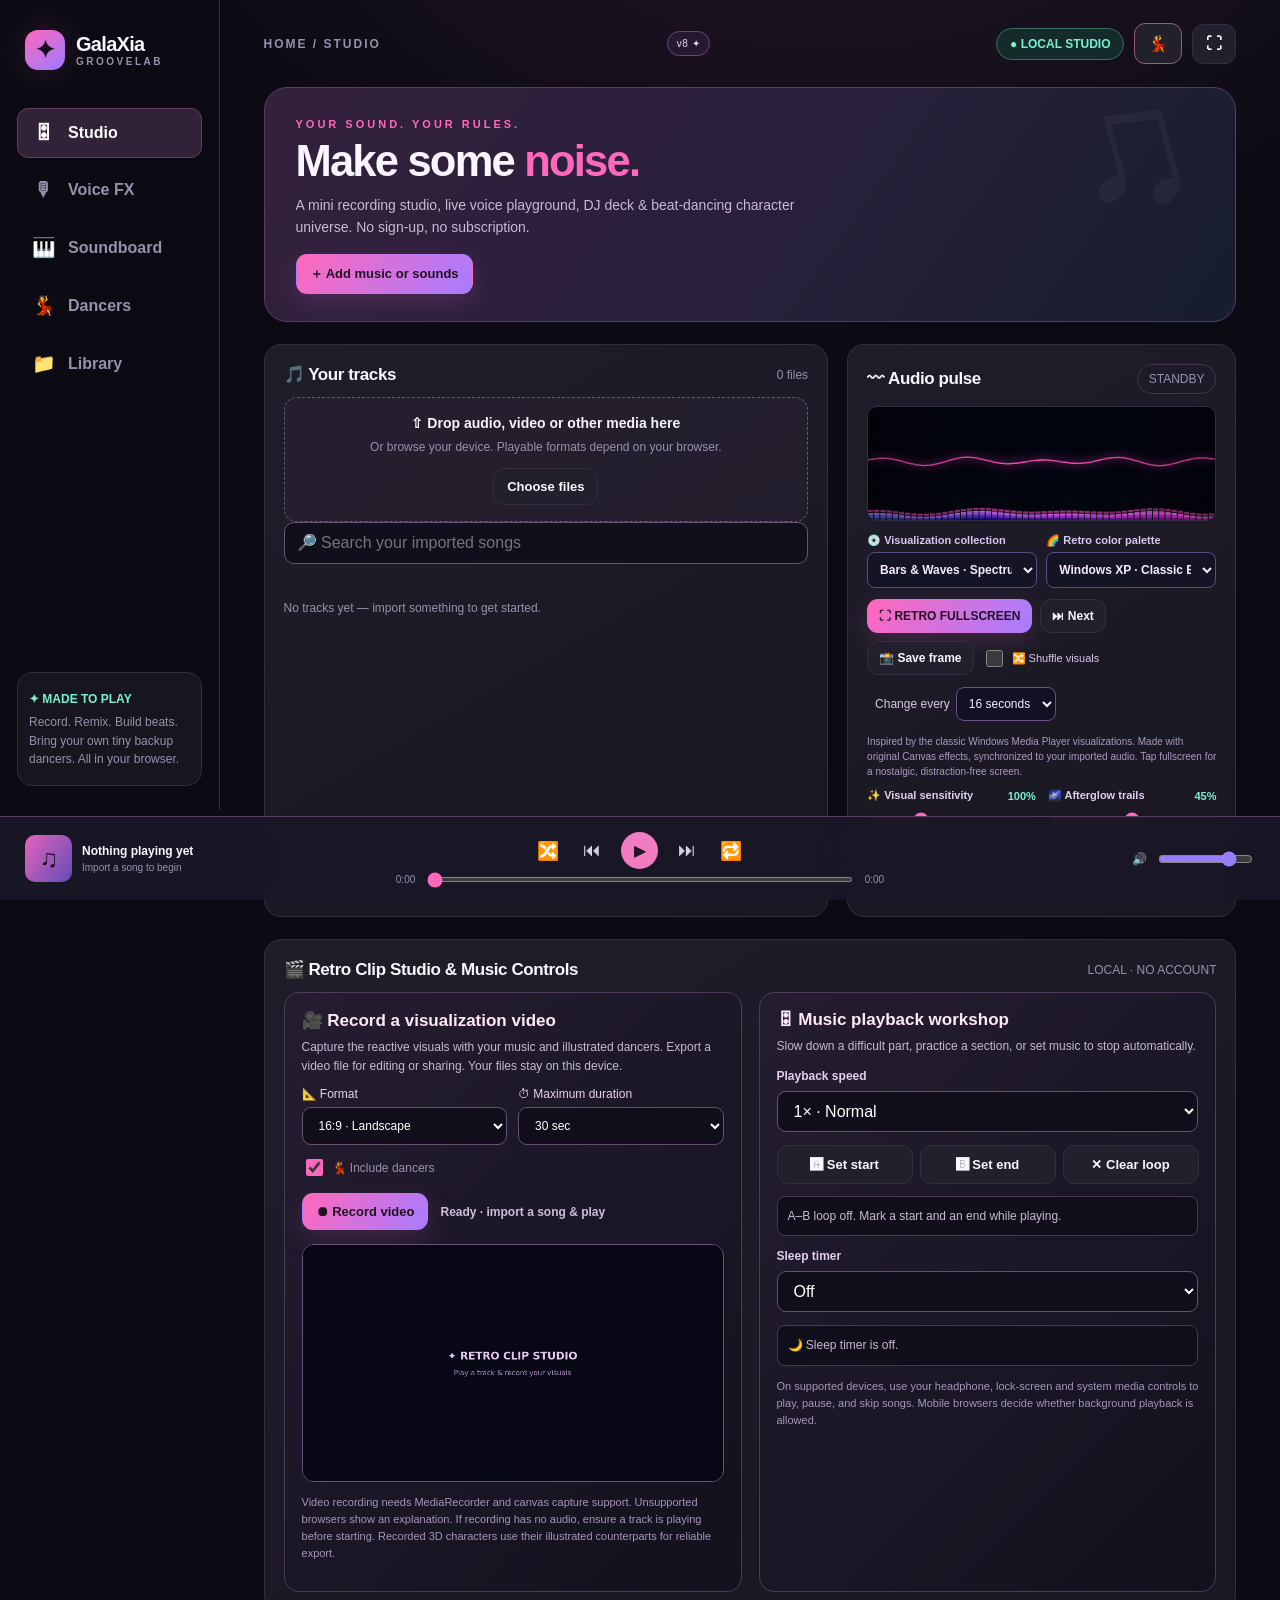
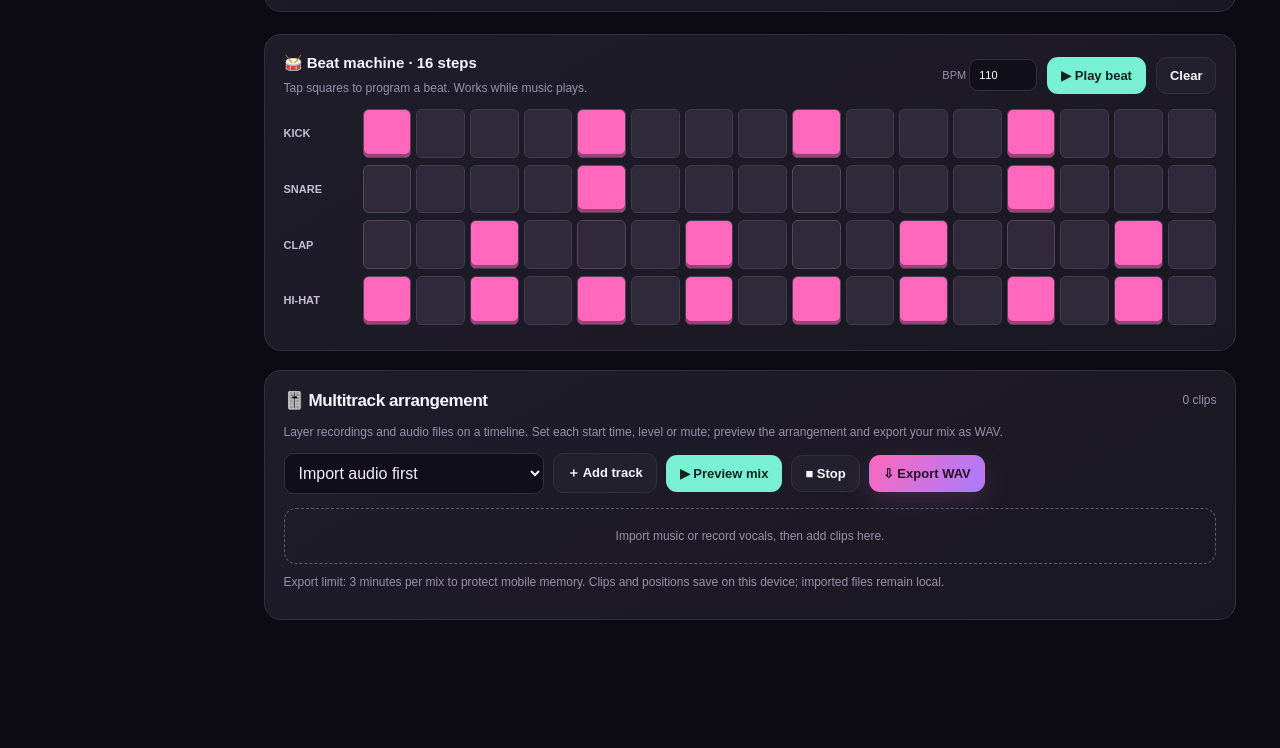
==== commit 9c422510: "Redesign male 2D rigs and add secondary joint choreography" ====
--- a/index.html
+++ b/index.html
@@ -121,7 +121,7 @@
 .avatar-sprite.avatar-adult .sprite-forearm-left{transform-origin:45px 154px}
 .avatar-sprite.avatar-adult .sprite-forearm-right{transform-origin:115px 154px}
 @media(max-width:700px){.avatar-preview svg.avatar-adult{height:275px}}
-</style></head><body>
+.avatar-male .sprite-head{transform-origin:81px 109px!important}.avatar-male .sprite-arm-left{transform-origin:56px 119px!important}.avatar-male .sprite-arm-right{transform-origin:104px 119px!important}.avatar-male .sprite-forearm-left{transform-origin:43px 155px!important}.avatar-male .sprite-forearm-right{transform-origin:117px 155px!important}.avatar-male .sprite-leg-left{transform-origin:68px 175px!important}.avatar-male .sprite-leg-right{transform-origin:94px 175px!important}.avatar-male .sprite-shin-left{transform-origin:60px 244px!important}.avatar-male .sprite-shin-right{transform-origin:98px 244px!important}.avatar-male .sprite-torso{transform-origin:80px 175px!important}</style></head><body>
 <div class="app"><aside class="sidebar"><div class="brand"><span class="brand-mark">✦</span><span>GalaXia<small>GROOVELAB</small></span></div><nav class="nav" aria-label="Studio sections"><button class="active" data-view="studio" title="Studio"><span>🎛</span><span class="nav-text">Studio</span></button><button data-view="voice" title="Voice FX"><span>🎙</span><span class="nav-text">Voice FX</span></button><button data-view="pads" title="Sampler"><span>🎹</span><span class="nav-text">Soundboard</span></button><button data-view="avatars" title="Characters"><span>💃</span><span class="nav-text">Dancers</span></button><button data-view="library" title="Library"><span>📁</span><span class="nav-text">Library</span></button></nav><div class="sidebar-bottom"><strong>✦ MADE TO PLAY</strong><p>Record. Remix. Build beats. Bring your own tiny backup dancers. All in your browser.</p></div></aside>
 <main class="main"><div class="top"><span class="breadcrumb" id="breadcrumb">HOME / STUDIO</span><span class="release-mark" title="Dance Lab + Retro Visualizer update">v8 ✦</span><div class="top-right"><span class="status" id="deviceStatus">● LOCAL STUDIO</span><button class="icon-btn crew-shortcut" id="crewQuick" title="Toggle dancers over the page" aria-label="Toggle dancers over the page" aria-pressed="true">💃</button><button class="icon-btn" id="fullscreen" title="Toggle fullscreen" aria-label="Toggle fullscreen">⛶</button></div></div>
 <section id="studio" class="view"><div class="hero"><div class="eyebrow">YOUR SOUND. YOUR RULES.</div><h1>Make some <span style="color:var(--pink)">noise.</span></h1><p>A mini recording studio, live voice playground, DJ deck & beat-dancing character universe. No sign-up, no subscription.</p><button class="btn primary" id="heroImport">＋ Add music or sounds</button></div><div class="split section"><div class="card"><div class="section-heading"><h2>🎵 Your tracks</h2><span class="hint" id="trackCount">0 files</span></div><div class="drop" id="dropzone"><b>⇧ Drop audio, video or other media here</b><p>Or browse your device. Playable formats depend on your browser.</p><button class="btn" id="browse">Choose files</button></div><div class="track-list" id="trackList"><p>No tracks yet — import something to get started.</p></div></div><div class="card"><div class="section-heading"><h2>〰 Audio pulse</h2><span class="pill" id="vizState">STANDBY</span></div><canvas id="visualizer" class="vis" aria-label="Live audio visualizer with eight retro styles"></canvas><div class="retro-controls"><label for="visualMode">💿 Visualization collection<select id="visualMode"><option value="bars">Bars & Waves · Spectrum</option><option value="alchemy">Alchemy · Liquid Orbs</option><option value="battery">Battery · Pulse Blocks</option><option value="ambience">Ambience · Dream Swirl</option><option value="starfield">Starfield · Space Warp</option><option value="plasma">Musical Colors · Plasma</option><option value="tunnel">Neon Tunnel · 2002</option><option value="ribbons">XP Ribbon Trails</option><option value="bloom">Electric Sunburst</option><option value="fountain">Spectrum Fountain</option><option value="matrix">Digital Rain</option><option value="scope">Oscilloscope · Waves</option></select></label><label for="visualPalette">🌈 Retro color palette<select id="visualPalette"><option value="classic">Windows XP · Classic Blue</option><option value="cotton">Cotton Candy · Pink</option><option value="fire">Firestorm · Orange</option><option value="ocean">Ocean Mist · Aqua</option><option value="neon">Y2K · Neon Club</option><option value="monochrome">Moonlight · Silver</option><option value="aero">Aero ice</option><option value="candy">Neon candy</option></select></label></div><div class="retro-actions"><button id="visualFullscreen" class="btn primary" type="button">⛶ RETRO FULLSCREEN</button><button id="visualNext" class="btn" type="button" title="Next visualization">⏭ Next</button><button class="btn" id="visualCapture" type="button" title="Save visualizer image">📸 Save frame</button><label class="switch"><input type="checkbox" id="visualRandom"> 🔀 Shuffle visuals</label><label class="retro-interval" for="visualInterval">Change every <select id="visualInterval"><option value="8000">8 seconds</option><option value="16000" selected>16 seconds</option><option value="30000">30 seconds</option><option value="60000">1 minute</option></select></label></div><div class="retro-theme-label">Inspired by the classic Windows Media Player visualizations. Made with original Canvas effects, synchronized to your imported audio. Tap fullscreen for a nostalgic, distraction-free screen.</div><div class="retro-enhancers"><label for="visualGain">✨ Visual sensitivity <output id="visualGainLabel">100%</output><input id="visualGain" type="range" min="25" max="280" value="100" step="5"></label><label for="visualTrails">🌌 Afterglow trails <output id="visualTrailsLabel">45%</output><input id="visualTrails" type="range" min="0" max="90" value="45" step="5"></label></div><div class="meter-label"><span>BASS</span><span>VIBE</span><span>TREBLE</span></div><div class="spacer"></div><div class="flex"><span class="pill">⚡ Live visuals</span><span class="pill">💾 Local-first</span></div></div></div><div class="section card v7-tools" id="creativeExtras"><div class="section-heading"><h2>🎬 Retro Clip Studio &amp; Music Controls</h2><span class="hint">LOCAL · NO ACCOUNT</span></div><div class="extras-wrap"><div class="extras-panel"><h3>🎥 Record a visualization video</h3><p>Capture the reactive visuals with your music and illustrated dancers. Export a video file for editing or sharing. Your files stay on this device.</p><div class="flex extras-inputs"><label>📐 Format<select id="clipFormat"><option value="wide">16:9 · Landscape</option><option value="tall">9:16 · Vertical</option></select></label><label>⏱ Maximum duration<select id="clipDuration"><option value="15">15 sec</option><option value="30" selected>30 sec</option><option value="60">60 sec</option></select></label><label class="switch"><input type="checkbox" id="clipDancers" checked> 💃 Include dancers</label></div><div class="flex extras-actions"><button class="btn primary" id="clipRecord" type="button">⏺ Record video</button><span class="clip-indicator" id="clipStatus" role="status" aria-live="polite">Ready · import a song &amp; play</span></div><canvas id="clipCanvas" width="960" height="540" aria-label="Retro music clip live preview"></canvas><div id="clipResult" class="clip-result" hidden><strong>🎞️ Your video is ready</strong><a id="clipDownload" class="btn mint" download>⬇ Save clip</a><button id="clipShare" class="btn" type="button" hidden>↗ Share</button><small>Also saved in your local Library (when browser storage allows).</small></div><p class="extras-disclaimer">Video recording needs MediaRecorder and canvas capture support. Unsupported browsers show an explanation. If recording has no audio, ensure a track is playing before starting. Recorded 3D characters use their illustrated counterparts for reliable export.</p></div><div class="extras-panel"><h3>🎛 Music playback workshop</h3><p>Slow down a difficult part, practice a section, or set music to stop automatically.</p><div class="extras-control"><label for="playbackRate">Playback speed</label><select id="playbackRate"><option value="0.75">0.75× · Slow</option><option value="1" selected>1× · Normal</option><option value="1.25">1.25× · Quick</option><option value="1.5">1.5× · Fast</option></select></div><div class="flex loop-buttons"><button class="btn" id="loopSetA" type="button">🅰 Set start</button><button class="btn" id="loopSetB" type="button">🅱 Set end</button><button class="btn" id="loopClear" type="button">✕ Clear loop</button></div><p class="loop-status" id="loopStatus" aria-live="polite">A–B loop off. Mark a start and an end while playing.</p><div class="extras-control"><label for="sleepTimer">Sleep timer</label><select id="sleepTimer"><option value="0">Off</option><option value="15">15 minutes</option><option value="30">30 minutes</option><option value="60">60 minutes</option></select></div><p class="extras-disclaimer">On supported devices, use your headphone, lock-screen and system media controls to play, pause, and skip songs. Mobile browsers decide whether background playback is allowed.</p></div></div></div>
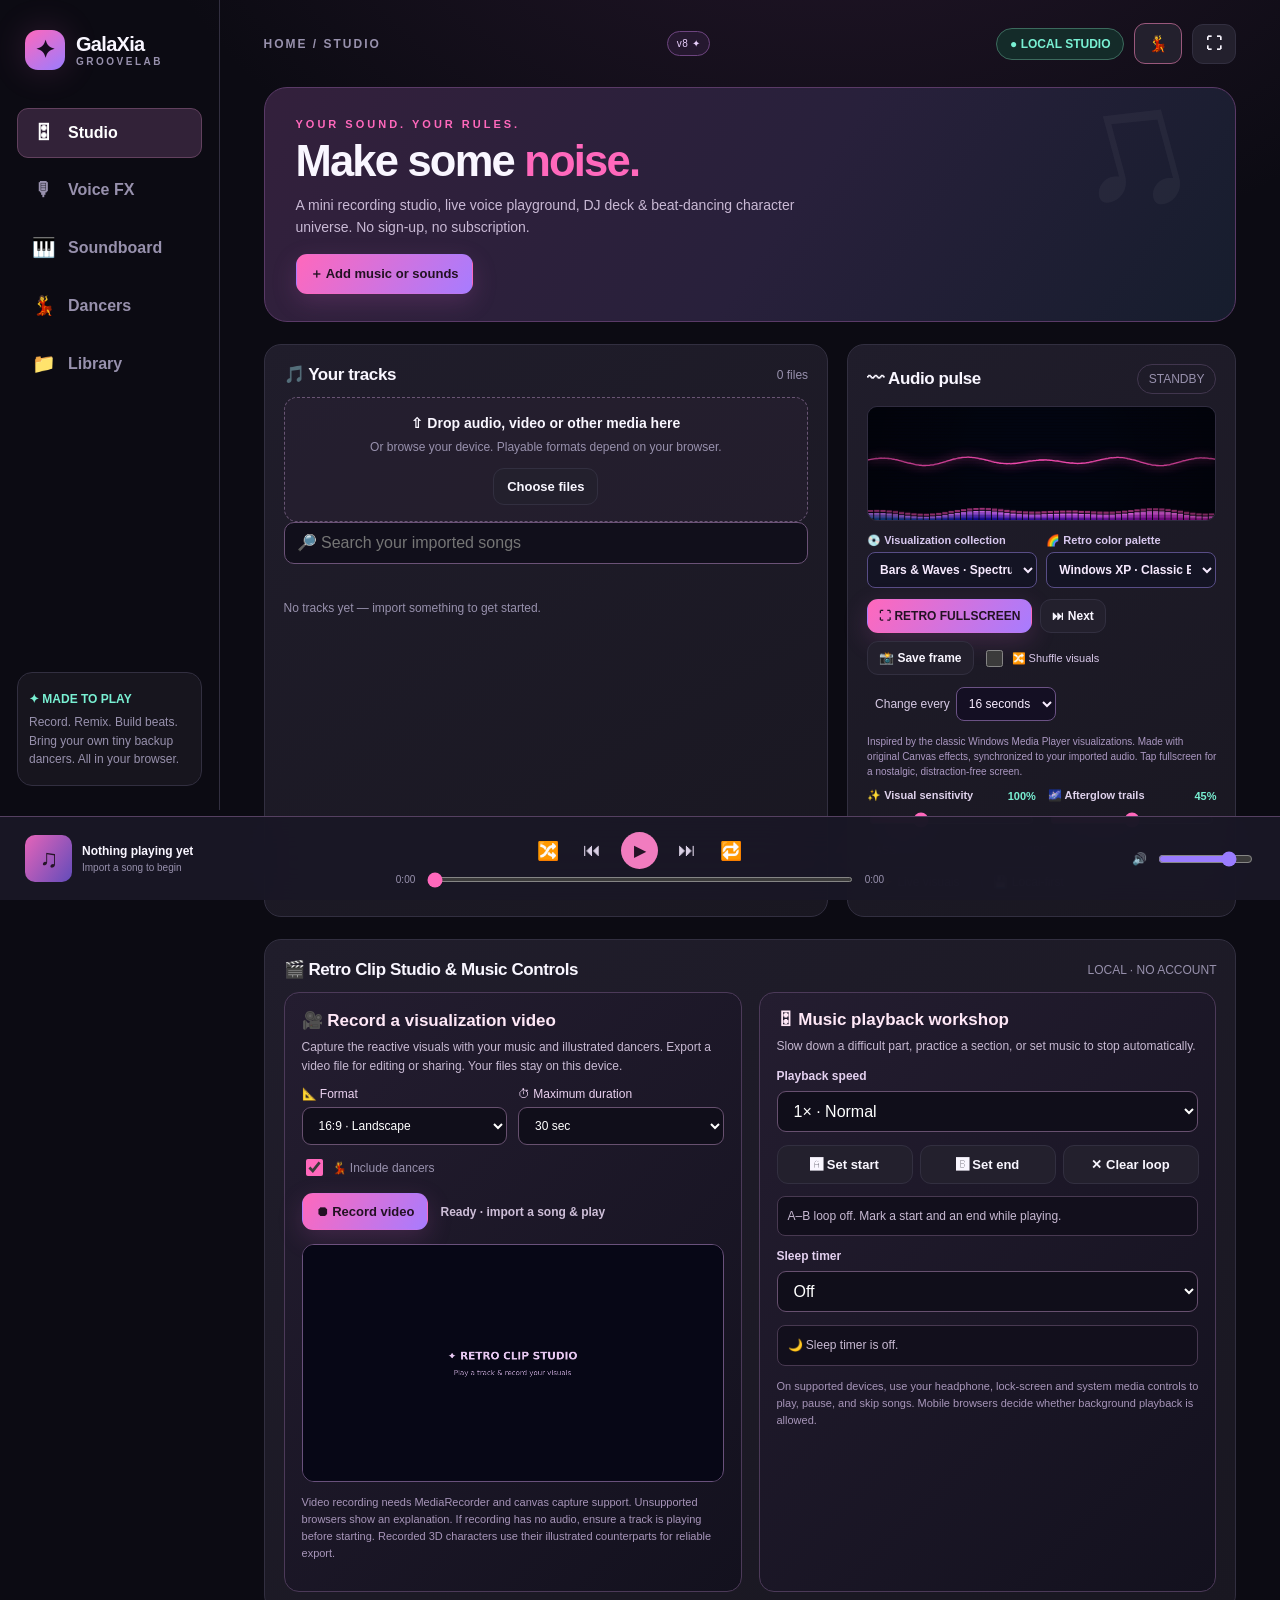
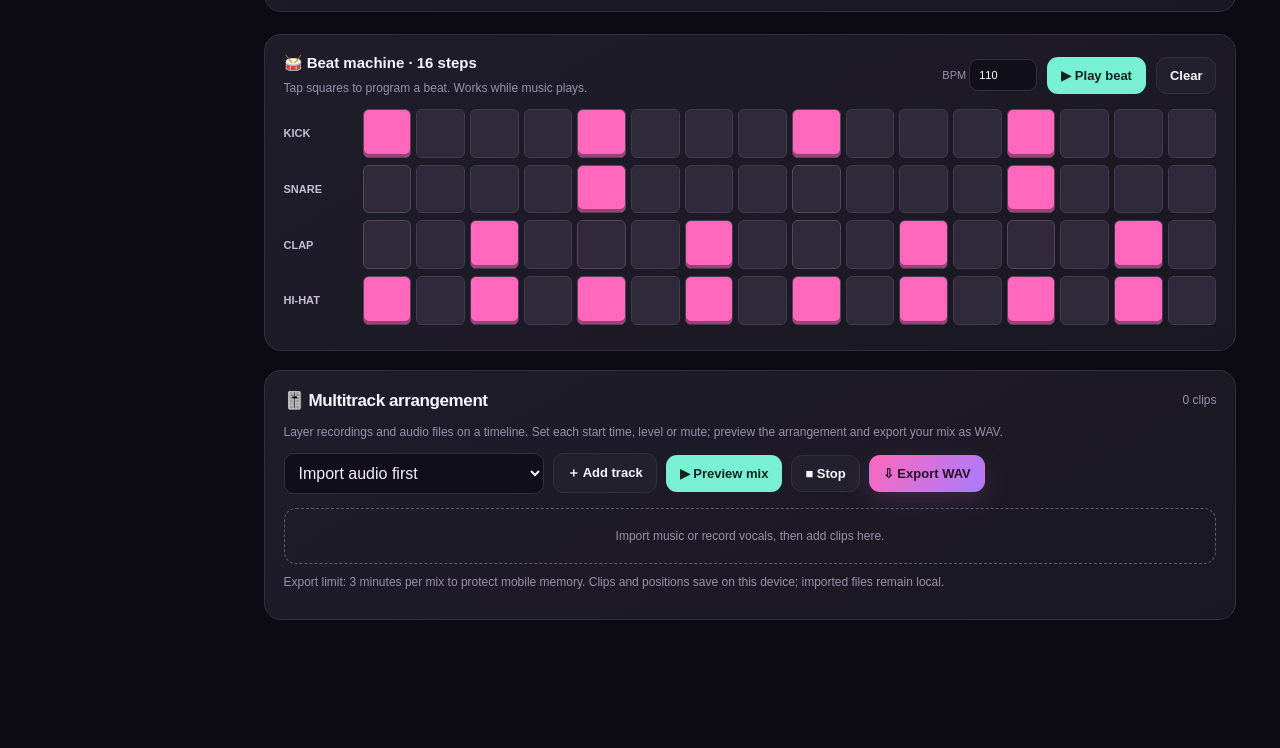
==== commit ac3e5546: "Polish dancers v10: smaller expressive 3D faces, grounded feet, animated pose rig, Spike styling" ====
--- a/index.html
+++ b/index.html
@@ -99,7 +99,7 @@
 .stage-heading{margin-top:23px!important;margin-bottom:10px!important}
 .dance-stage{height:280px;position:relative;overflow:hidden;border:1px solid #765077;border-radius:16px;background:radial-gradient(ellipse at 50% 82%,#45263d 1%,#1a1527 62%,#0e1020 100%)}
 .dance-stage:before{content:"";position:absolute;inset:auto -15% 0;height:39%;background:linear-gradient(0deg,#c95a9f22,transparent);border-top:1px solid #ce70b255;transform:perspective(280px) rotateX(24deg);pointer-events:none}
-.dance-stage .stage-avatar{position:absolute!important;top:auto!important;bottom:9px!important;height:213px!important;width:94px!important;margin-left:-47px;z-index:3!important;cursor:pointer;opacity:1!important;pointer-events:auto!important;transform-origin:center bottom}
+.dance-stage .stage-avatar{position:absolute!important;top:auto!important;bottom:9px!important;height:232px!important;width:101px!important;margin-left:-50px;z-index:3!important;cursor:pointer;opacity:1!important;pointer-events:auto!important;transform-origin:center bottom}
 .dance-stage .stage-avatar .avatar-art{height:100%;width:100%;object-fit:contain;object-position:center bottom}
 .dance-stage .stage-avatar .name-tag{font-size:10px;max-width:100%;background:#221127cf;position:absolute;bottom:-2px;left:50%;transform:translateX(-50%);white-space:nowrap;z-index:4;padding:3px 8px}
 .dance-stage .stage-avatar svg,.dance-stage .stage-avatar canvas{width:100%;height:100%;max-width:100%;max-height:100%}
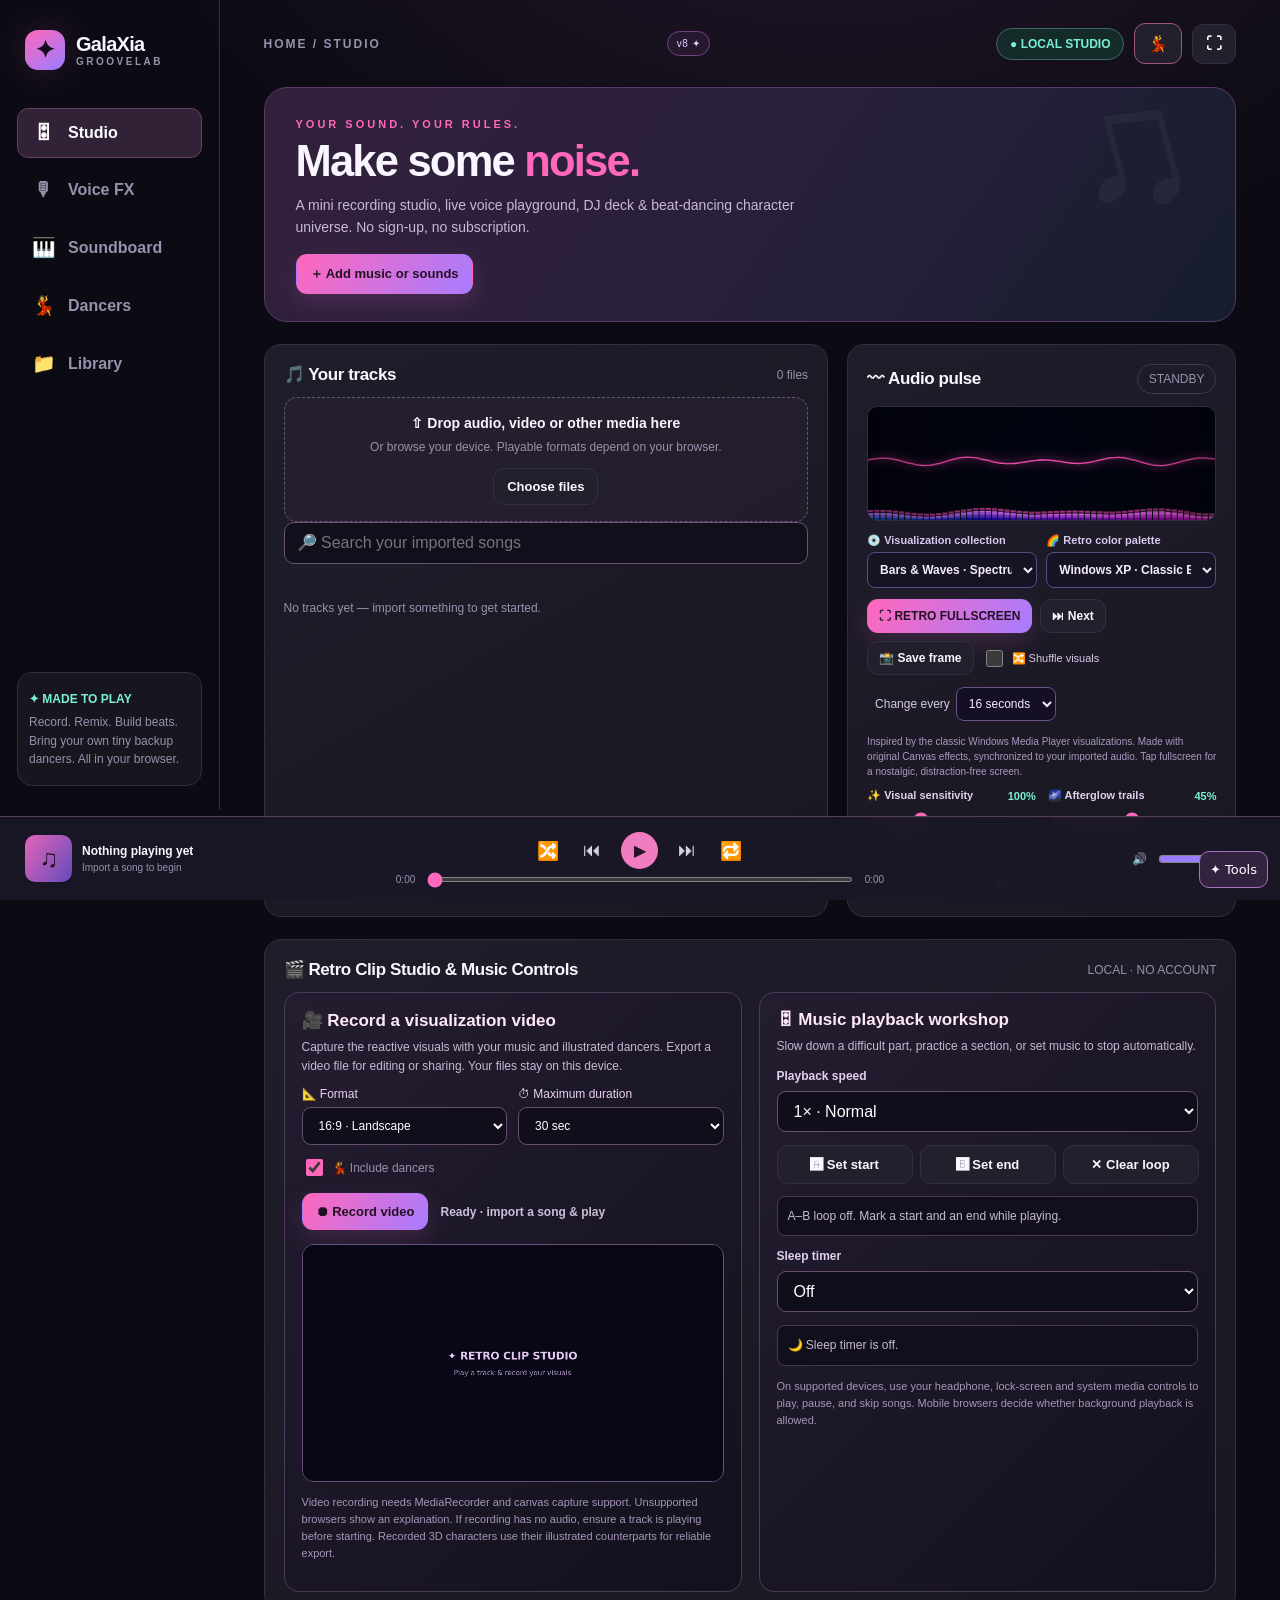
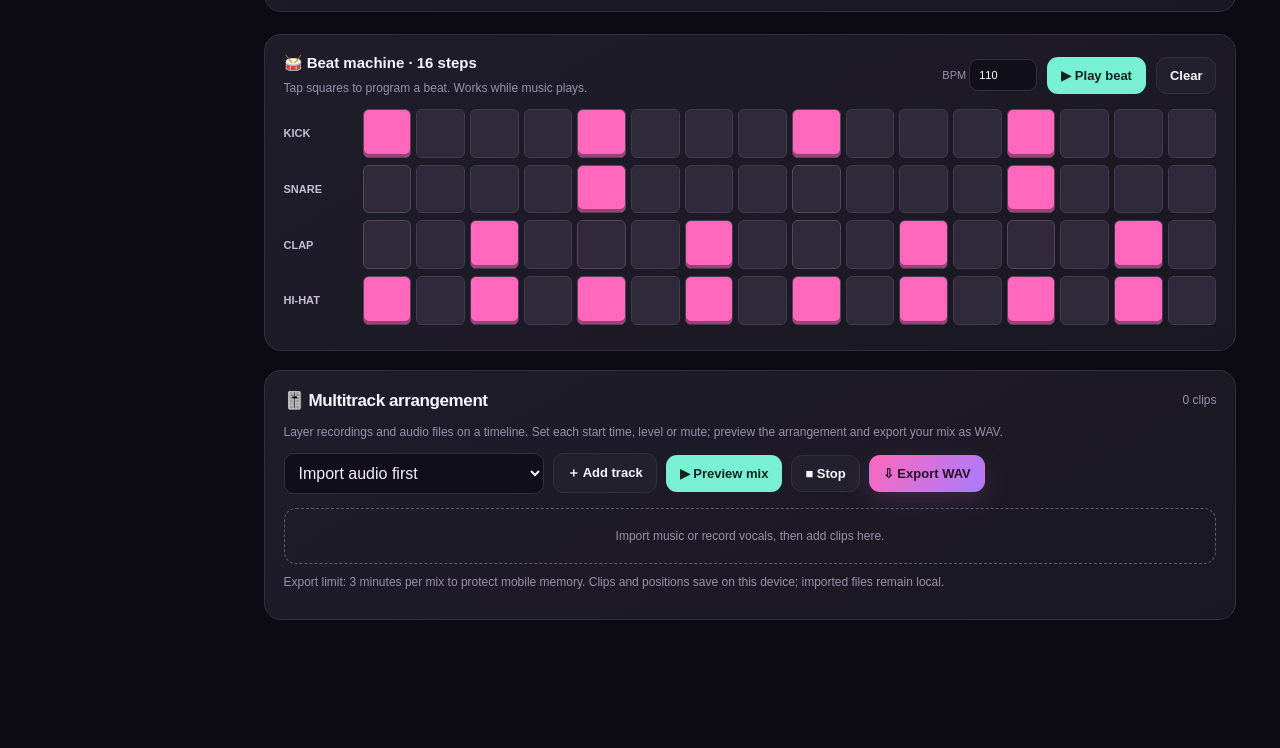
==== commit f18a53f2: "Add free local Studio Toolbox: settings backup, diagnostics, accessibility and project switching" ====
--- a/index.html
+++ b/index.html
@@ -141,4 +141,4 @@
 <script src="/dancers3d.js"></script>
 <script src="/extras.js"></script>
 <script src="/dancer-upgrade.js"></script>
-<script src="/core.js"></script><script>if('serviceWorker' in navigator && window.isSecureContext){window.addEventListener('load',()=>navigator.serviceWorker.register('/sw.js').catch(()=>{}));}</script></body></html>
+<script src="/core.js"></script><script>if('serviceWorker' in navigator && window.isSecureContext){window.addEventListener('load',()=>navigator.serviceWorker.register('/sw.js').catch(()=>{}));}</script><script defer src="/studio-toolkit.js"></script></body></html>
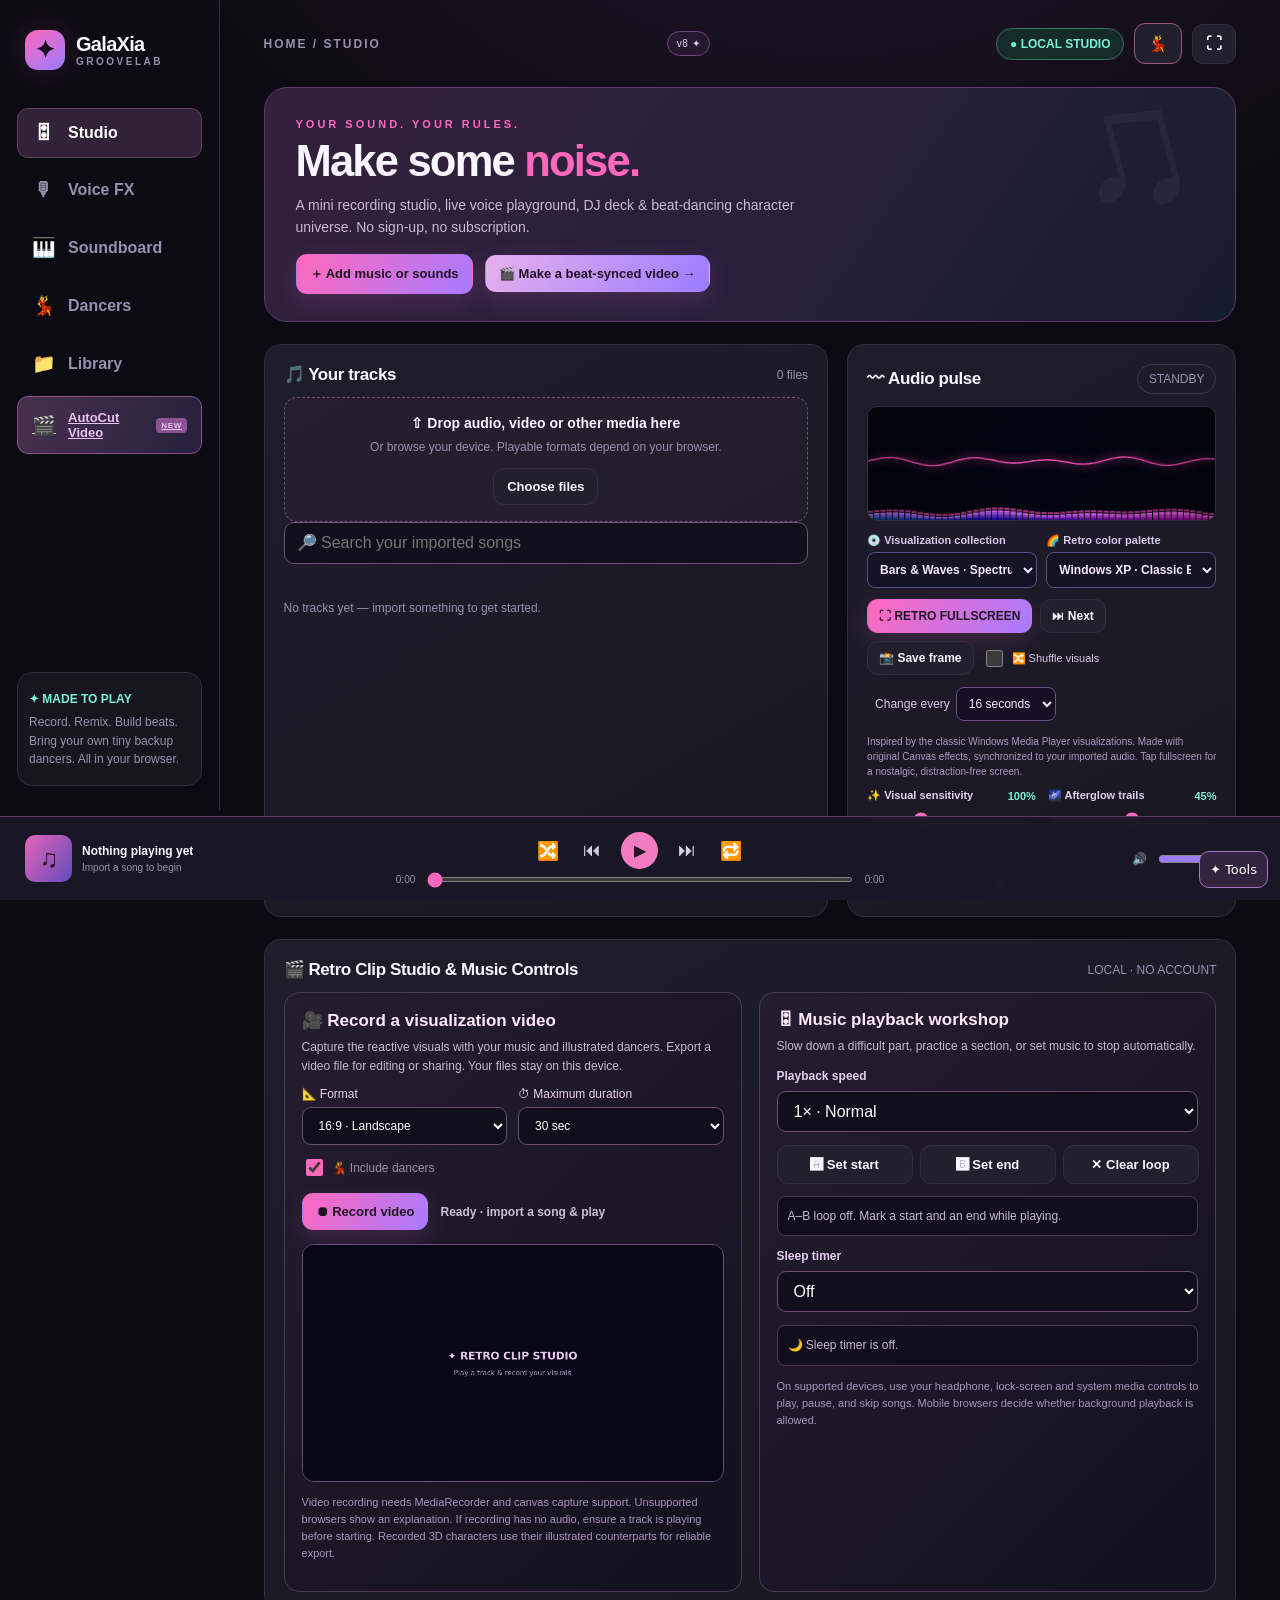
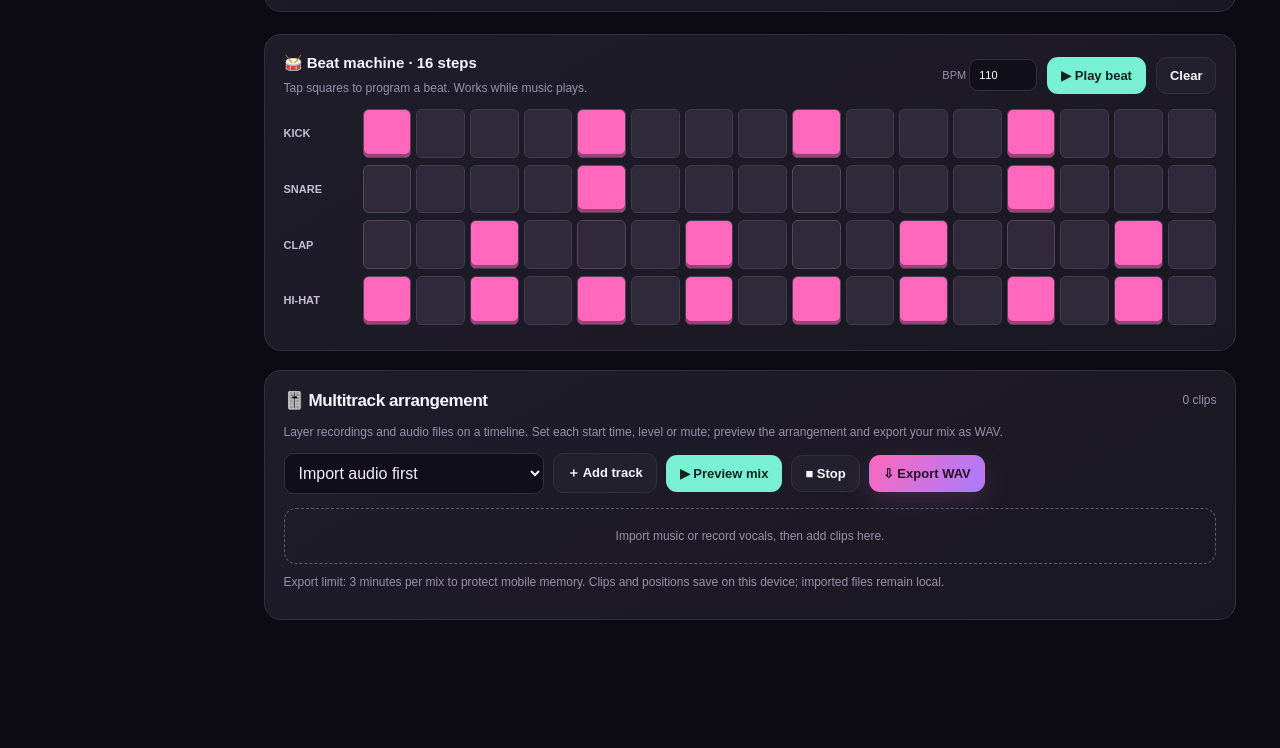
==== commit c6ac007b: "feat(groovelab): launch AutoCut video editor from navigation & hero" ====
--- a/index.html
+++ b/index.html
@@ -121,10 +121,13 @@
 .avatar-sprite.avatar-adult .sprite-forearm-left{transform-origin:45px 154px}
 .avatar-sprite.avatar-adult .sprite-forearm-right{transform-origin:115px 154px}
 @media(max-width:700px){.avatar-preview svg.avatar-adult{height:275px}}
-.avatar-male .sprite-head{transform-origin:81px 109px!important}.avatar-male .sprite-arm-left{transform-origin:56px 119px!important}.avatar-male .sprite-arm-right{transform-origin:104px 119px!important}.avatar-male .sprite-forearm-left{transform-origin:43px 155px!important}.avatar-male .sprite-forearm-right{transform-origin:117px 155px!important}.avatar-male .sprite-leg-left{transform-origin:68px 175px!important}.avatar-male .sprite-leg-right{transform-origin:94px 175px!important}.avatar-male .sprite-shin-left{transform-origin:60px 244px!important}.avatar-male .sprite-shin-right{transform-origin:98px 244px!important}.avatar-male .sprite-torso{transform-origin:80px 175px!important}</style></head><body>
-<div class="app"><aside class="sidebar"><div class="brand"><span class="brand-mark">✦</span><span>GalaXia<small>GROOVELAB</small></span></div><nav class="nav" aria-label="Studio sections"><button class="active" data-view="studio" title="Studio"><span>🎛</span><span class="nav-text">Studio</span></button><button data-view="voice" title="Voice FX"><span>🎙</span><span class="nav-text">Voice FX</span></button><button data-view="pads" title="Sampler"><span>🎹</span><span class="nav-text">Soundboard</span></button><button data-view="avatars" title="Characters"><span>💃</span><span class="nav-text">Dancers</span></button><button data-view="library" title="Library"><span>📁</span><span class="nav-text">Library</span></button></nav><div class="sidebar-bottom"><strong>✦ MADE TO PLAY</strong><p>Record. Remix. Build beats. Bring your own tiny backup dancers. All in your browser.</p></div></aside>
+.avatar-male .sprite-head{transform-origin:81px 109px!important}.avatar-male .sprite-arm-left{transform-origin:56px 119px!important}.avatar-male .sprite-arm-right{transform-origin:104px 119px!important}.avatar-male .sprite-forearm-left{transform-origin:43px 155px!important}.avatar-male .sprite-forearm-right{transform-origin:117px 155px!important}.avatar-male .sprite-leg-left{transform-origin:68px 175px!important}.avatar-male .sprite-leg-right{transform-origin:94px 175px!important}.avatar-male .sprite-shin-left{transform-origin:60px 244px!important}.avatar-male .sprite-shin-right{transform-origin:98px 244px!important}.avatar-male .sprite-torso{transform-origin:80px 175px!important}
+.nav .autocut-nav{border:1px solid #85558a;background:linear-gradient(105deg,#47304e,#27213c);color:#e7c3ef;border-radius:11px;padding:13px 14px;display:flex;align-items:center;gap:13px;font-weight:750;font-size:13px;cursor:pointer}.nav .autocut-nav>span:first-child{font-size:19px;width:23px;text-align:center}.nav .autocut-nav .new{margin-left:auto;background:#8c5295;padding:3px 5px;border-radius:4px;font-size:8px;letter-spacing:.7px}.autocut-launch{display:inline-flex;align-items:center;text-decoration:none;margin-left:8px;background:linear-gradient(125deg,#e7b0ed,#9a7cff)!important}
+@media(max-width:640px){.autocut-launch{margin:10px 0 0;display:flex;justify-content:center}.nav .autocut-nav{padding:12px 9px}.nav .autocut-nav .new{display:none}}
+</style></head><body>
+<div class="app"><aside class="sidebar"><div class="brand"><span class="brand-mark">✦</span><span>GalaXia<small>GROOVELAB</small></span></div><nav class="nav" aria-label="Studio sections"><button class="active" data-view="studio" title="Studio"><span>🎛</span><span class="nav-text">Studio</span></button><button data-view="voice" title="Voice FX"><span>🎙</span><span class="nav-text">Voice FX</span></button><button data-view="pads" title="Sampler"><span>🎹</span><span class="nav-text">Soundboard</span></button><button data-view="avatars" title="Characters"><span>💃</span><span class="nav-text">Dancers</span></button><button data-view="library" title="Library"><span>📁</span><span class="nav-text">Library</span></button><a class="autocut-nav" href="./autocut/" title="Open beat-synced video editor"><span>🎬</span><span class="nav-text">AutoCut Video</span><span class="new">NEW</span></a></nav><div class="sidebar-bottom"><strong>✦ MADE TO PLAY</strong><p>Record. Remix. Build beats. Bring your own tiny backup dancers. All in your browser.</p></div></aside>
 <main class="main"><div class="top"><span class="breadcrumb" id="breadcrumb">HOME / STUDIO</span><span class="release-mark" title="Dance Lab + Retro Visualizer update">v8 ✦</span><div class="top-right"><span class="status" id="deviceStatus">● LOCAL STUDIO</span><button class="icon-btn crew-shortcut" id="crewQuick" title="Toggle dancers over the page" aria-label="Toggle dancers over the page" aria-pressed="true">💃</button><button class="icon-btn" id="fullscreen" title="Toggle fullscreen" aria-label="Toggle fullscreen">⛶</button></div></div>
-<section id="studio" class="view"><div class="hero"><div class="eyebrow">YOUR SOUND. YOUR RULES.</div><h1>Make some <span style="color:var(--pink)">noise.</span></h1><p>A mini recording studio, live voice playground, DJ deck & beat-dancing character universe. No sign-up, no subscription.</p><button class="btn primary" id="heroImport">＋ Add music or sounds</button></div><div class="split section"><div class="card"><div class="section-heading"><h2>🎵 Your tracks</h2><span class="hint" id="trackCount">0 files</span></div><div class="drop" id="dropzone"><b>⇧ Drop audio, video or other media here</b><p>Or browse your device. Playable formats depend on your browser.</p><button class="btn" id="browse">Choose files</button></div><div class="track-list" id="trackList"><p>No tracks yet — import something to get started.</p></div></div><div class="card"><div class="section-heading"><h2>〰 Audio pulse</h2><span class="pill" id="vizState">STANDBY</span></div><canvas id="visualizer" class="vis" aria-label="Live audio visualizer with eight retro styles"></canvas><div class="retro-controls"><label for="visualMode">💿 Visualization collection<select id="visualMode"><option value="bars">Bars & Waves · Spectrum</option><option value="alchemy">Alchemy · Liquid Orbs</option><option value="battery">Battery · Pulse Blocks</option><option value="ambience">Ambience · Dream Swirl</option><option value="starfield">Starfield · Space Warp</option><option value="plasma">Musical Colors · Plasma</option><option value="tunnel">Neon Tunnel · 2002</option><option value="ribbons">XP Ribbon Trails</option><option value="bloom">Electric Sunburst</option><option value="fountain">Spectrum Fountain</option><option value="matrix">Digital Rain</option><option value="scope">Oscilloscope · Waves</option></select></label><label for="visualPalette">🌈 Retro color palette<select id="visualPalette"><option value="classic">Windows XP · Classic Blue</option><option value="cotton">Cotton Candy · Pink</option><option value="fire">Firestorm · Orange</option><option value="ocean">Ocean Mist · Aqua</option><option value="neon">Y2K · Neon Club</option><option value="monochrome">Moonlight · Silver</option><option value="aero">Aero ice</option><option value="candy">Neon candy</option></select></label></div><div class="retro-actions"><button id="visualFullscreen" class="btn primary" type="button">⛶ RETRO FULLSCREEN</button><button id="visualNext" class="btn" type="button" title="Next visualization">⏭ Next</button><button class="btn" id="visualCapture" type="button" title="Save visualizer image">📸 Save frame</button><label class="switch"><input type="checkbox" id="visualRandom"> 🔀 Shuffle visuals</label><label class="retro-interval" for="visualInterval">Change every <select id="visualInterval"><option value="8000">8 seconds</option><option value="16000" selected>16 seconds</option><option value="30000">30 seconds</option><option value="60000">1 minute</option></select></label></div><div class="retro-theme-label">Inspired by the classic Windows Media Player visualizations. Made with original Canvas effects, synchronized to your imported audio. Tap fullscreen for a nostalgic, distraction-free screen.</div><div class="retro-enhancers"><label for="visualGain">✨ Visual sensitivity <output id="visualGainLabel">100%</output><input id="visualGain" type="range" min="25" max="280" value="100" step="5"></label><label for="visualTrails">🌌 Afterglow trails <output id="visualTrailsLabel">45%</output><input id="visualTrails" type="range" min="0" max="90" value="45" step="5"></label></div><div class="meter-label"><span>BASS</span><span>VIBE</span><span>TREBLE</span></div><div class="spacer"></div><div class="flex"><span class="pill">⚡ Live visuals</span><span class="pill">💾 Local-first</span></div></div></div><div class="section card v7-tools" id="creativeExtras"><div class="section-heading"><h2>🎬 Retro Clip Studio &amp; Music Controls</h2><span class="hint">LOCAL · NO ACCOUNT</span></div><div class="extras-wrap"><div class="extras-panel"><h3>🎥 Record a visualization video</h3><p>Capture the reactive visuals with your music and illustrated dancers. Export a video file for editing or sharing. Your files stay on this device.</p><div class="flex extras-inputs"><label>📐 Format<select id="clipFormat"><option value="wide">16:9 · Landscape</option><option value="tall">9:16 · Vertical</option></select></label><label>⏱ Maximum duration<select id="clipDuration"><option value="15">15 sec</option><option value="30" selected>30 sec</option><option value="60">60 sec</option></select></label><label class="switch"><input type="checkbox" id="clipDancers" checked> 💃 Include dancers</label></div><div class="flex extras-actions"><button class="btn primary" id="clipRecord" type="button">⏺ Record video</button><span class="clip-indicator" id="clipStatus" role="status" aria-live="polite">Ready · import a song &amp; play</span></div><canvas id="clipCanvas" width="960" height="540" aria-label="Retro music clip live preview"></canvas><div id="clipResult" class="clip-result" hidden><strong>🎞️ Your video is ready</strong><a id="clipDownload" class="btn mint" download>⬇ Save clip</a><button id="clipShare" class="btn" type="button" hidden>↗ Share</button><small>Also saved in your local Library (when browser storage allows).</small></div><p class="extras-disclaimer">Video recording needs MediaRecorder and canvas capture support. Unsupported browsers show an explanation. If recording has no audio, ensure a track is playing before starting. Recorded 3D characters use their illustrated counterparts for reliable export.</p></div><div class="extras-panel"><h3>🎛 Music playback workshop</h3><p>Slow down a difficult part, practice a section, or set music to stop automatically.</p><div class="extras-control"><label for="playbackRate">Playback speed</label><select id="playbackRate"><option value="0.75">0.75× · Slow</option><option value="1" selected>1× · Normal</option><option value="1.25">1.25× · Quick</option><option value="1.5">1.5× · Fast</option></select></div><div class="flex loop-buttons"><button class="btn" id="loopSetA" type="button">🅰 Set start</button><button class="btn" id="loopSetB" type="button">🅱 Set end</button><button class="btn" id="loopClear" type="button">✕ Clear loop</button></div><p class="loop-status" id="loopStatus" aria-live="polite">A–B loop off. Mark a start and an end while playing.</p><div class="extras-control"><label for="sleepTimer">Sleep timer</label><select id="sleepTimer"><option value="0">Off</option><option value="15">15 minutes</option><option value="30">30 minutes</option><option value="60">60 minutes</option></select></div><p class="extras-disclaimer">On supported devices, use your headphone, lock-screen and system media controls to play, pause, and skip songs. Mobile browsers decide whether background playback is allowed.</p></div></div></div>
+<section id="studio" class="view"><div class="hero"><div class="eyebrow">YOUR SOUND. YOUR RULES.</div><h1>Make some <span style="color:var(--pink)">noise.</span></h1><p>A mini recording studio, live voice playground, DJ deck & beat-dancing character universe. No sign-up, no subscription.</p><button class="btn primary" id="heroImport">＋ Add music or sounds</button> <a class="btn primary autocut-launch" href="./autocut/">🎬 Make a beat-synced video →</a></div><div class="split section"><div class="card"><div class="section-heading"><h2>🎵 Your tracks</h2><span class="hint" id="trackCount">0 files</span></div><div class="drop" id="dropzone"><b>⇧ Drop audio, video or other media here</b><p>Or browse your device. Playable formats depend on your browser.</p><button class="btn" id="browse">Choose files</button></div><div class="track-list" id="trackList"><p>No tracks yet — import something to get started.</p></div></div><div class="card"><div class="section-heading"><h2>〰 Audio pulse</h2><span class="pill" id="vizState">STANDBY</span></div><canvas id="visualizer" class="vis" aria-label="Live audio visualizer with eight retro styles"></canvas><div class="retro-controls"><label for="visualMode">💿 Visualization collection<select id="visualMode"><option value="bars">Bars & Waves · Spectrum</option><option value="alchemy">Alchemy · Liquid Orbs</option><option value="battery">Battery · Pulse Blocks</option><option value="ambience">Ambience · Dream Swirl</option><option value="starfield">Starfield · Space Warp</option><option value="plasma">Musical Colors · Plasma</option><option value="tunnel">Neon Tunnel · 2002</option><option value="ribbons">XP Ribbon Trails</option><option value="bloom">Electric Sunburst</option><option value="fountain">Spectrum Fountain</option><option value="matrix">Digital Rain</option><option value="scope">Oscilloscope · Waves</option></select></label><label for="visualPalette">🌈 Retro color palette<select id="visualPalette"><option value="classic">Windows XP · Classic Blue</option><option value="cotton">Cotton Candy · Pink</option><option value="fire">Firestorm · Orange</option><option value="ocean">Ocean Mist · Aqua</option><option value="neon">Y2K · Neon Club</option><option value="monochrome">Moonlight · Silver</option><option value="aero">Aero ice</option><option value="candy">Neon candy</option></select></label></div><div class="retro-actions"><button id="visualFullscreen" class="btn primary" type="button">⛶ RETRO FULLSCREEN</button><button id="visualNext" class="btn" type="button" title="Next visualization">⏭ Next</button><button class="btn" id="visualCapture" type="button" title="Save visualizer image">📸 Save frame</button><label class="switch"><input type="checkbox" id="visualRandom"> 🔀 Shuffle visuals</label><label class="retro-interval" for="visualInterval">Change every <select id="visualInterval"><option value="8000">8 seconds</option><option value="16000" selected>16 seconds</option><option value="30000">30 seconds</option><option value="60000">1 minute</option></select></label></div><div class="retro-theme-label">Inspired by the classic Windows Media Player visualizations. Made with original Canvas effects, synchronized to your imported audio. Tap fullscreen for a nostalgic, distraction-free screen.</div><div class="retro-enhancers"><label for="visualGain">✨ Visual sensitivity <output id="visualGainLabel">100%</output><input id="visualGain" type="range" min="25" max="280" value="100" step="5"></label><label for="visualTrails">🌌 Afterglow trails <output id="visualTrailsLabel">45%</output><input id="visualTrails" type="range" min="0" max="90" value="45" step="5"></label></div><div class="meter-label"><span>BASS</span><span>VIBE</span><span>TREBLE</span></div><div class="spacer"></div><div class="flex"><span class="pill">⚡ Live visuals</span><span class="pill">💾 Local-first</span></div></div></div><div class="section card v7-tools" id="creativeExtras"><div class="section-heading"><h2>🎬 Retro Clip Studio &amp; Music Controls</h2><span class="hint">LOCAL · NO ACCOUNT</span></div><div class="extras-wrap"><div class="extras-panel"><h3>🎥 Record a visualization video</h3><p>Capture the reactive visuals with your music and illustrated dancers. Export a video file for editing or sharing. Your files stay on this device.</p><div class="flex extras-inputs"><label>📐 Format<select id="clipFormat"><option value="wide">16:9 · Landscape</option><option value="tall">9:16 · Vertical</option></select></label><label>⏱ Maximum duration<select id="clipDuration"><option value="15">15 sec</option><option value="30" selected>30 sec</option><option value="60">60 sec</option></select></label><label class="switch"><input type="checkbox" id="clipDancers" checked> 💃 Include dancers</label></div><div class="flex extras-actions"><button class="btn primary" id="clipRecord" type="button">⏺ Record video</button><span class="clip-indicator" id="clipStatus" role="status" aria-live="polite">Ready · import a song &amp; play</span></div><canvas id="clipCanvas" width="960" height="540" aria-label="Retro music clip live preview"></canvas><div id="clipResult" class="clip-result" hidden><strong>🎞️ Your video is ready</strong><a id="clipDownload" class="btn mint" download>⬇ Save clip</a><button id="clipShare" class="btn" type="button" hidden>↗ Share</button><small>Also saved in your local Library (when browser storage allows).</small></div><p class="extras-disclaimer">Video recording needs MediaRecorder and canvas capture support. Unsupported browsers show an explanation. If recording has no audio, ensure a track is playing before starting. Recorded 3D characters use their illustrated counterparts for reliable export.</p></div><div class="extras-panel"><h3>🎛 Music playback workshop</h3><p>Slow down a difficult part, practice a section, or set music to stop automatically.</p><div class="extras-control"><label for="playbackRate">Playback speed</label><select id="playbackRate"><option value="0.75">0.75× · Slow</option><option value="1" selected>1× · Normal</option><option value="1.25">1.25× · Quick</option><option value="1.5">1.5× · Fast</option></select></div><div class="flex loop-buttons"><button class="btn" id="loopSetA" type="button">🅰 Set start</button><button class="btn" id="loopSetB" type="button">🅱 Set end</button><button class="btn" id="loopClear" type="button">✕ Clear loop</button></div><p class="loop-status" id="loopStatus" aria-live="polite">A–B loop off. Mark a start and an end while playing.</p><div class="extras-control"><label for="sleepTimer">Sleep timer</label><select id="sleepTimer"><option value="0">Off</option><option value="15">15 minutes</option><option value="30">30 minutes</option><option value="60">60 minutes</option></select></div><p class="extras-disclaimer">On supported devices, use your headphone, lock-screen and system media controls to play, pause, and skip songs. Mobile browsers decide whether background playback is allowed.</p></div></div></div>
 <div class="section card"><div class="seq-controls"><div><h3>🥁 Beat machine · 16 steps</h3><p style="margin:4px 0 0">Tap squares to program a beat. Works while music plays.</p></div><div class="flex"><label class="small muted">BPM <input id="bpm" class="bpm" type="number" min="50" max="210" value="110"></label><button class="btn mint" id="beatToggle">▶ Play beat</button><button class="btn" id="clearBeat">Clear</button></div></div><div class="seq-scroll"><div id="sequencer" class="seq"></div></div></div>
 <div class="section card arrange-panel" id="arrangePanel"><div class="section-heading"><h2>🎚️ Multitrack arrangement</h2><span class="hint" id="arrCount">0 clips</span></div><p class="arrange-headnote">Layer recordings and audio files on a timeline. Set each start time, level or mute; preview the arrangement and export your mix as WAV.</p><div class="arrange-toolbar"><select id="arrSource" aria-label="Choose an audio file"><option value="">Import audio first</option></select><button class="btn" id="arrAdd">＋ Add track</button><button class="btn mint" id="arrPlay">▶ Preview mix</button><button class="btn" id="arrStop">■ Stop</button><button class="btn primary" id="arrExport">⇩ Export WAV</button></div><div class="arrange-tracks" id="arrTracks"><div class="arrange-empty">Import music or record vocals, then add clips here.</div></div><p class="arrange-headnote">Export limit: 3 minutes per mix to protect mobile memory. Clips and positions save on this device; imported files remain local.</p></div>
 </section>
